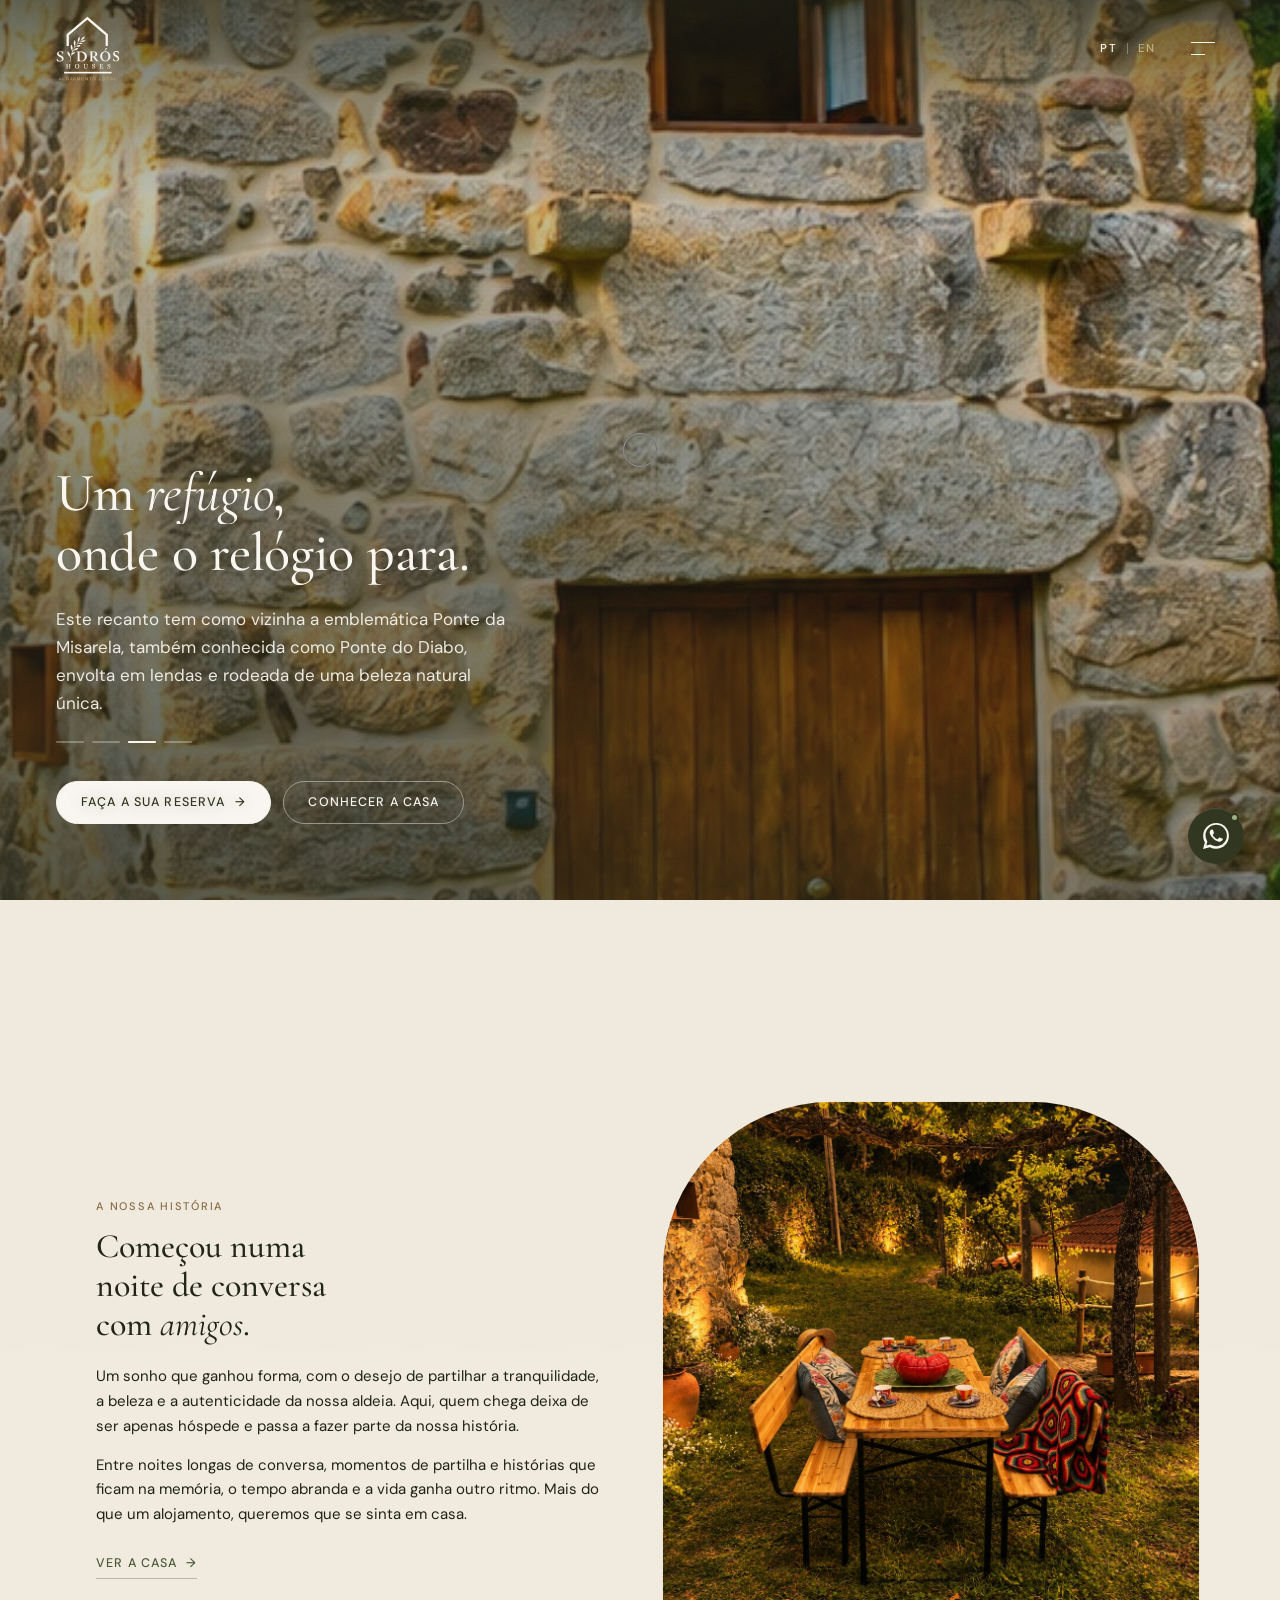
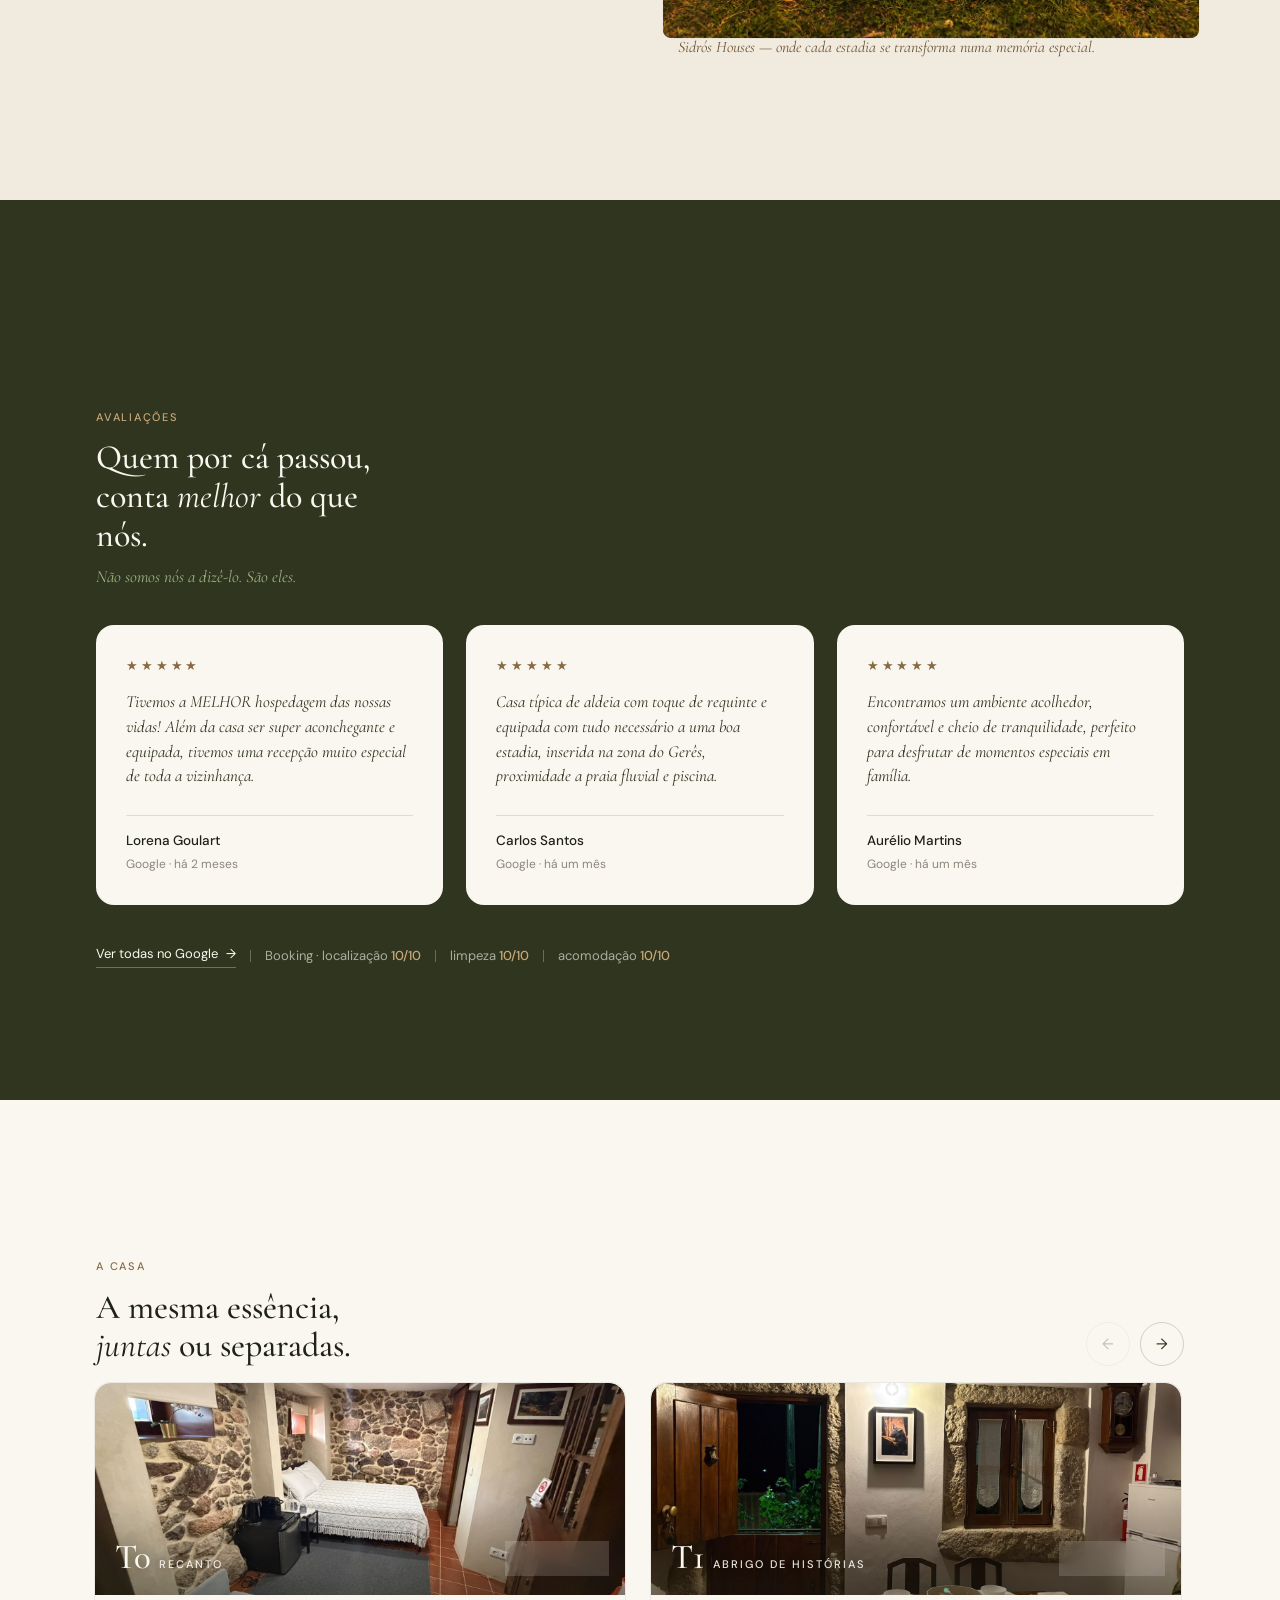
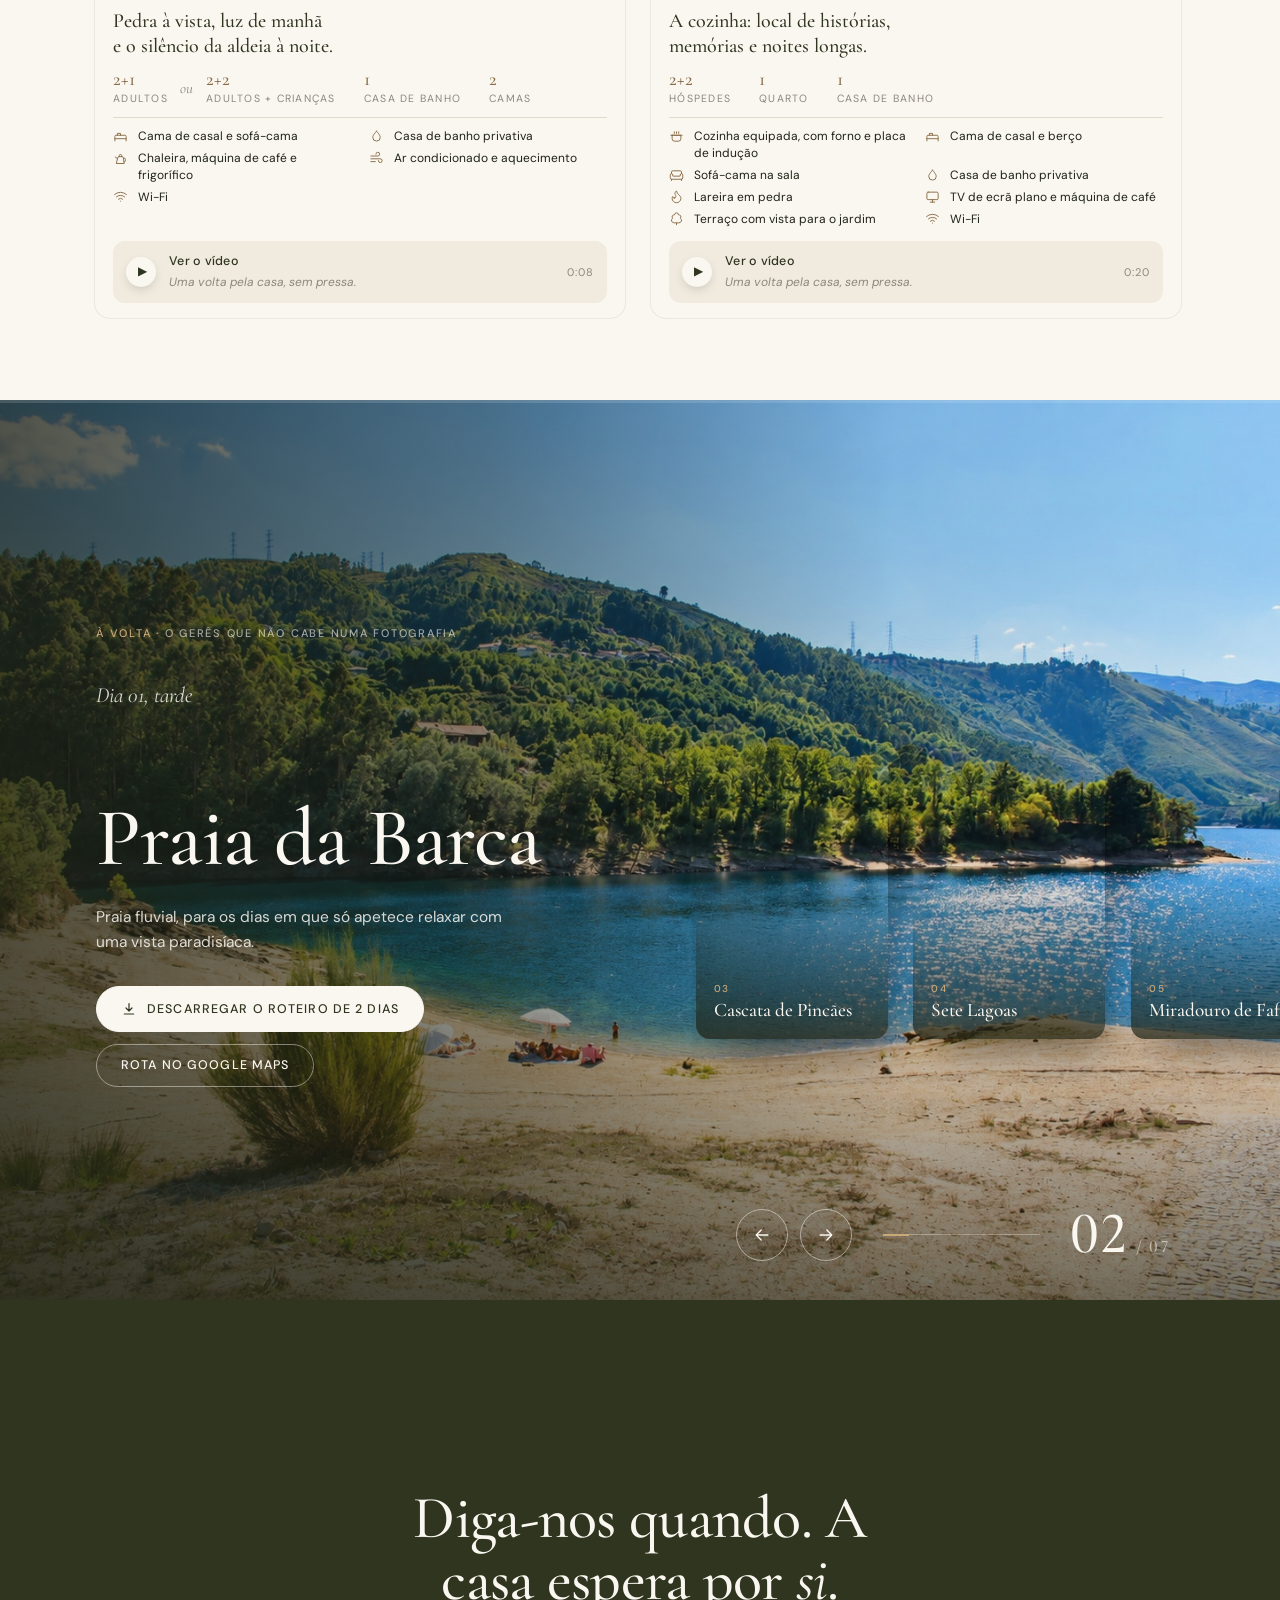
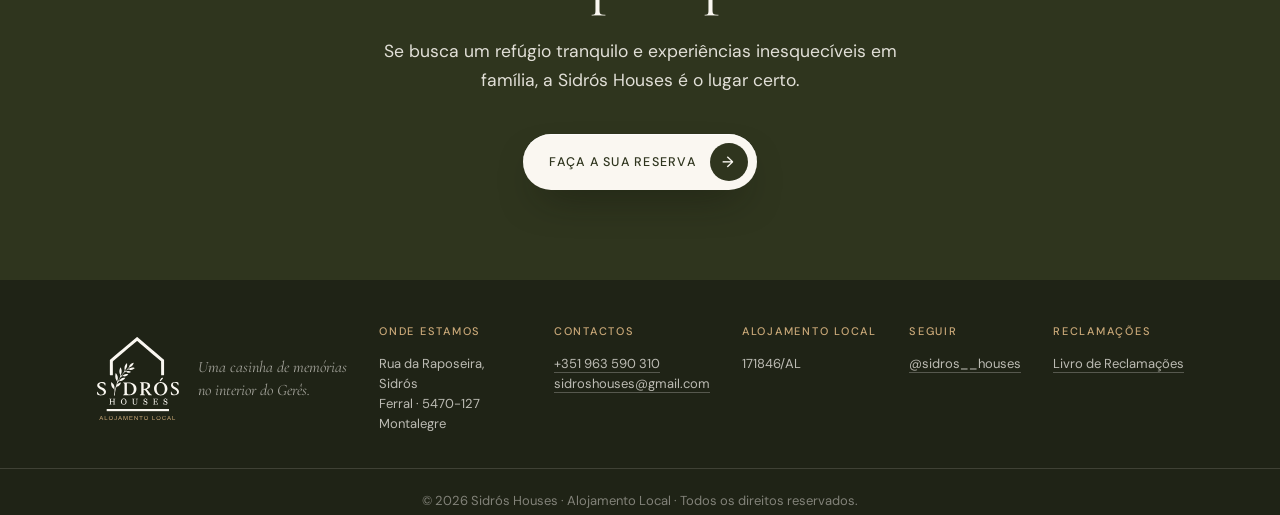
==== index.html @ 1fb7b78c "Nova foto da home (foto real da casa) Co-Authored-By: Claude Opus 5.5 <noreply@anthropic.com>" ====
<!DOCTYPE html>
<html lang="pt-PT">
<head>
<meta charset="UTF-8">
<meta name="viewport" content="width=device-width, initial-scale=1">
<title>Sidrós Houses · Uma casinha de memórias no interior do Gerês</title>
<meta name="description" content="Duas casas de pedra em Sidrós, Ferral, Montalegre. Trilhos, cascatas e as 7 lagoas à porta. Um refúgio onde o relógio para e só os pássaros contam os minutos.">
<link rel="icon" href="assets/logo-sidros.svg">
<link rel="preconnect" href="https://fonts.googleapis.com">
<link rel="preconnect" href="https://fonts.gstatic.com" crossorigin>
<link href="https://fonts.googleapis.com/css2?family=Cormorant+Garamond:ital,wght@0,400;0,500;1,400;1,500&family=DM+Sans:opsz,wght@9..40,400;9..40,500&display=swap" rel="stylesheet">
<link rel="stylesheet" href="css/style.css?v=20261006b">
</head>
<body>

<svg class="sprite" aria-hidden="true" width="0" height="0" style="position:absolute">
  <defs>
    <symbol id="i-cama" viewBox="0 0 24 24"><path d="M3 19v-7a2 2 0 0 1 2-2h14a2 2 0 0 1 2 2v7"/><path d="M3 15.5h18"/><path d="M7 10V7h5v3"/></symbol>
    <symbol id="i-banho" viewBox="0 0 24 24"><path d="M12 3.5s6 6.2 6 9.8a6 6 0 0 1-12 0c0-3.6 6-9.8 6-9.8z"/></symbol>
    <symbol id="i-cafe" viewBox="0 0 24 24"><path d="M4 9h12v6a4 4 0 0 1-4 4H8a4 4 0 0 1-4-4V9z"/><path d="M16 10.5h2a2.5 2.5 0 0 1 0 5h-2"/><path d="M7.5 3v2.5M11.5 3v2.5"/></symbol>
    <symbol id="i-ar" viewBox="0 0 24 24"><path d="M3 8h11a3 3 0 1 0-3-3"/><path d="M3 12.5h15a3 3 0 1 1-3 3"/><path d="M3 17h7"/></symbol>
    <symbol id="i-cozinha" viewBox="0 0 24 24"><path d="M5 10h14v5.5a4 4 0 0 1-4 4H9a4 4 0 0 1-4-4V10z"/><path d="M3 10h18"/><path d="M8.5 7V4.5M12 7V4.5M15.5 7V4.5"/></symbol>
    <symbol id="i-lume" viewBox="0 0 24 24"><path d="M8.5 14.5A2.5 2.5 0 0 0 11 12c0-1.38-.5-2-1-3-1.07-2.14-.22-4.05 2-6 .5 2.5 2 4.9 4 6.5 2 1.6 3 3.5 3 5.5a7 7 0 1 1-14 0c0-1.15.43-2.29 1-3a2.5 2.5 0 0 0 2.5 2.5z"/></symbol>
    <symbol id="i-tv" viewBox="0 0 24 24"><rect x="3" y="5" width="18" height="12" rx="2"/><path d="M8.5 21h7M12 17v4"/></symbol>
    <symbol id="i-jardim" viewBox="0 0 24 24"><path d="M8 19a4 4 0 0 1-2.24-7.32A3.5 3.5 0 0 1 9 6.03V6a3 3 0 1 1 6 0v.04a3.5 3.5 0 0 1 3.24 5.65A4 4 0 0 1 16 19Z"/><path d="M12 19v3"/></symbol>
    <symbol id="i-grelha" viewBox="0 0 24 24"><path d="M4 9h16a8 7 0 0 1-16 0z"/><path d="M8.5 15.5 6.5 21M15.5 15.5l2 5.5"/><path d="M9 3.5c-.6.8-.6 1.7 0 2.5M12 3c-.6.9-.6 1.8 0 3M15 3.5c-.6.8-.6 1.7 0 2.5"/></symbol>
    <symbol id="i-pata" viewBox="0 0 24 24"><circle cx="11" cy="4" r="2"/><circle cx="18" cy="8" r="2"/><circle cx="20" cy="16" r="2"/><path d="M9 10a5 5 0 0 1 5 5v3.5a3.5 3.5 0 0 1-6.84 1.045Q6.52 17.48 4.46 16.84A3.5 3.5 0 0 1 5.5 10Z"/></symbol>
    <symbol id="i-chaleira" viewBox="0 0 24 24"><path d="M6 20h12l-1.5-9.3A2 2 0 0 0 14.5 9h-5a2 2 0 0 0-2 1.7z"/><path d="M7.2 12.5 3.5 9.5"/><path d="M16.8 11.5H18a2 2 0 0 1 2 2v1.5a2 2 0 0 1-2 2h-.6"/><path d="M10 9V7.5a2 2 0 0 1 4 0V9"/></symbol>
    <symbol id="i-wifi" viewBox="0 0 24 24"><path d="M12 19.5h.01"/><path d="M2.5 8.8a14 14 0 0 1 19 0"/><path d="M5.5 12.6a9.5 9.5 0 0 1 13 0"/><path d="M8.7 16.2a4.8 4.8 0 0 1 6.6 0"/></symbol>
    <symbol id="i-sofa" viewBox="0 0 24 24"><path d="M20 9V6.5a2 2 0 0 0-2-2H6a2 2 0 0 0-2 2V9"/><path d="M2 16a2 2 0 0 0 2 2h16a2 2 0 0 0 2-2v-5a2 2 0 0 0-4 0v1.5a.5.5 0 0 1-.5.5h-11a.5.5 0 0 1-.5-.5V11a2 2 0 0 0-4 0z"/><path d="M4 18v2M20 18v2"/></symbol>
    <symbol id="i-talheres" viewBox="0 0 24 24"><path d="M4 3v6a2 2 0 0 0 2 2h2a2 2 0 0 0 2-2V3"/><path d="M7 3v18"/><path d="M20 15V3a5 5 0 0 0-4 5v5a2 2 0 0 0 2 2h2zm0 0v6"/></symbol>
    <symbol id="i-espigueiro" viewBox="0 0 24 24"><path d="M3.5 9 12 4l8.5 5"/><path d="M12 4V2"/><rect x="5" y="9" width="14" height="6" rx=".5"/><path d="M9 9v6M12 9v6M15 9v6"/><path d="M7 15v4M17 15v4M5.5 19.5h3M15.5 19.5h3"/></symbol>
    <symbol id="i-piquenique" viewBox="0 0 24 24"><path d="M3 8.5h18"/><path d="M7.5 8.5 4.5 20M16.5 8.5l3 11.5"/><path d="M3.5 14.5h17"/></symbol>
  </defs>
</svg>
<div class="grain" aria-hidden="true"></div>
<div class="cursor" id="cursor" aria-hidden="true"><span class="cursor__ring"></span><span class="cursor__dot"></span></div>

<!-- ───────────────────────── NAV ───────────────────────── -->
<header class="nav" id="nav">
  <div class="nav__inner">
    <a class="nav__logo" href="#top" aria-label="Sidrós Houses, início">
      <img src="assets/logo-sidros-linho.svg" alt="Sidrós Houses" class="nav__logo-img nav__logo-img--light">
      <img src="assets/logo-sidros.svg" alt="" aria-hidden="true" class="nav__logo-img nav__logo-img--dark">
    </a>

    <div class="nav__tools">
      <!-- Trocador de idioma: o inglês vem de js/en.js, só quando é pedido -->
      <div class="lang" role="group" aria-label="Idioma">
        <button class="lang__opt is-on" type="button" data-lang="pt" lang="pt-PT" aria-pressed="true">PT</button>
        <span class="lang__sep" aria-hidden="true"></span>
        <button class="lang__opt" type="button" data-lang="en" lang="en" aria-pressed="false">EN</button>
      </div>

      <!-- Menu: em desktop desliza para a esquerda; em telemóvel cai como painel -->
      <div class="balao" id="balao" hidden>
        <nav class="balao__links" aria-label="Navegação">
          <a href="#top">Início</a>
          <a href="#historia">A nossa história</a>
          <a href="#casa">A casa</a>
          <a href="#volta">À volta</a>
          <a href="#contacto">Contacto</a>
        </nav>
      </div>

      <button class="burger" id="burger" aria-label="Abrir menu" aria-expanded="false" aria-controls="balao">
        <span class="burger__lines" aria-hidden="true"><i></i><i></i></span>
      </button>
    </div>
  </div>
</header>

<!-- ───────────────────────── HERO ───────────────────────── -->
<main id="top">
<section class="tela hero" id="hero">
  <div class="hero__media" aria-hidden="true">
    <div class="hero__layer" id="heroLayer">
      <picture>
        <!-- Fotografia real da casa (2026-09-30). Desktop: horizontal, a casa
             assenta à direita. Telemóvel: versão vertical 9:16 própria. -->
        <source media="(min-width:901px)" srcset="assets/img/hero-casa.jpg?v=20261006">
        <img src="assets/img/hero-casa-m.jpg?v=20261006" alt="" class="hero__img">
      </picture>
    </div>
    <div class="hero__veil"></div>
  </div>

  <div class="hero__content" id="heroContent">

    <h1 class="titulo-hero hero__title">
      <span class="line"><span class="line__in" style="--d:.18s">Um <em>refúgio</em>,</span></span>
      <span class="line"><span class="line__in" style="--d:.3s">onde o relógio para.</span></span>
    </h1>

    <!-- Texto do cliente em frases que se sucedem no mesmo lugar (main.js, "Hero: frases").
         Todas estão no HTML: leitores de ecrã e motores de busca leem o texto inteiro. -->
    <div class="hero__sub hero__rot r-up" style="--d:.5s" id="heroRot">
      <p class="texto-grande hero__frase is-on">Por&nbsp;cá, só os pássaros contam os minutos e o pôr do sol dita as horas…</p>
      <p class="texto-grande hero__frase">Uma encantadora casa de pedra em Sidrós, Montalegre, junto ao Parque Nacional da Peneda-Gerês, rodeada de paisagens deslumbrantes, praias fluviais, cascatas, miradouros e trilhos pela natureza.</p>
      <p class="texto-grande hero__frase">Este recanto tem como vizinha a emblemática Ponte da Misarela, também conhecida como Ponte do Diabo, envolta em lendas e rodeada de uma beleza natural única.</p>
      <p class="texto-grande hero__frase">Um lugar para abrandar o ritmo, respirar fundo e desfrutar da tranquilidade e da autenticidade da natureza.</p>
      <div class="hero__passos">
        <button class="hero__passo is-on" type="button" aria-label="Frase 1" aria-current="true"></button>
        <button class="hero__passo" type="button" aria-label="Frase 2"></button>
        <button class="hero__passo" type="button" aria-label="Frase 3"></button>
        <button class="hero__passo" type="button" aria-label="Frase 4"></button>
      </div>
    </div>

    <div class="hero__actions r-up" style="--d:.62s">
      <a class="btn btn--solid-linho" href="https://wa.me/351963590310" target="_blank" rel="noopener">
        Faça a sua reserva <span class="btn__arrow" aria-hidden="true">→</span>
      </a>
      <a class="btn btn--line-linho" href="#casa">Conhecer a casa</a>
    </div>
  </div>

</section>

<!-- ───────────────────────── HISTÓRIA ───────────────────────── -->
<section class="tela historia" id="historia">
  <div class="historia__grid wrap">
    <div class="historia__text">
      <p class="rotulo reveal">A nossa história</p>
      <h2 class="titulo-seccao reveal" style="--d:.08s">
        Começou numa noite de conversa com <em>amigos</em>.
      </h2>
      <p class="texto medida reveal" style="--d:.22s">
        Um sonho que ganhou forma, com o desejo de partilhar a tranquilidade, a beleza e a autenticidade da nossa aldeia.
        Aqui, quem chega deixa de ser apenas hóspede e passa a fazer parte da nossa história.
      </p>
      <p class="texto medida reveal" style="--d:.26s">
        Entre noites longas de conversa, momentos de partilha e histórias que ficam na memória, o tempo abranda e a vida ganha outro ritmo.
        Mais do que um alojamento, queremos que se sinta em casa.
      </p>
      <a class="link-seta reveal" style="--d:.3s" href="#casa">Ver a casa <span aria-hidden="true">→</span></a>
    </div>

    <figure class="historia__media reveal" style="--d:.12s">
      <img src="assets/img/Mesa_ourstory.jpg" alt="Mesa de madeira posta no jardim da Sidrós Houses, ao anoitecer, sob a latada" loading="lazy">
      <figcaption class="texto-pequeno">Sidrós Houses — onde cada estadia se transforma numa memória especial.</figcaption>
    </figure>
  </div>
</section>

<!-- ───────────────────────── QUEM POR CÁ PASSOU ─────────────────────────
     Avaliações reais do Google, citadas verbatim a partir dos screenshots.
     Cortadas em fim de frase; nada foi completado nem reescrito.
     Há mais quatro (Ana Catarina Ribeiro, Humberta Furtado, Simone Santos,
     Adri Barbeiro) guardadas para quando houver uma página de avaliações. -->
<section class="tela vozes" id="vozes">
  <div class="wrap">
    <header class="vozes__topo">
      <p class="rotulo reveal">Avaliações</p>
      <h2 class="titulo-seccao reveal" style="--d:.08s">
        Quem por cá passou,<br>conta <em>melhor</em> do que nós.
      </h2>
      <p class="vozes__assina reveal" style="--d:.14s">Não somos nós a dizê-lo. São eles.</p>
    </header>

    <ul class="vozes__lista">
      <li class="voz reveal" style="--d:.22s">
        <span class="voz__estrelas" aria-label="5 de 5 estrelas">★★★★★</span>
        <blockquote class="voz__texto">
          Tivemos a MELHOR hospedagem das nossas vidas! Além da casa ser super
          aconchegante e equipada, tivemos uma recepção muito especial de toda a vizinhança.
        </blockquote>
        <footer class="voz__pe">
          <span class="voz__nome">Lorena Goulart</span>
          <span class="voz__fonte">Google · há 2 meses</span>
        </footer>
      </li>

      <li class="voz reveal" style="--d:.30s">
        <span class="voz__estrelas" aria-label="5 de 5 estrelas">★★★★★</span>
        <blockquote class="voz__texto">
          Casa típica de aldeia com toque de requinte e equipada com tudo necessário
          a uma boa estadia, inserida na zona do Gerês, proximidade a praia fluvial e piscina.
        </blockquote>
        <footer class="voz__pe">
          <span class="voz__nome">Carlos Santos</span>
          <span class="voz__fonte">Google · há um mês</span>
        </footer>
      </li>

      <li class="voz reveal" style="--d:.38s">
        <span class="voz__estrelas" aria-label="5 de 5 estrelas">★★★★★</span>
        <blockquote class="voz__texto">
          Encontramos um ambiente acolhedor, confortável e cheio de tranquilidade,
          perfeito para desfrutar de momentos especiais em família.
        </blockquote>
        <footer class="voz__pe">
          <span class="voz__nome">Aurélio Martins</span>
          <span class="voz__fonte">Google · há um mês</span>
        </footer>
      </li>
    </ul>

    <p class="vozes__nota reveal" style="--d:.46s">
      <a href="https://maps.app.goo.gl/yQ8YqXnjXvmkJpDz6" target="_blank" rel="noopener">
        Ver todas no Google <span aria-hidden="true">→</span>
      </a>
      <i aria-hidden="true"></i>
      <span>Booking · localização <strong>10/10</strong></span>
      <i aria-hidden="true"></i>
      <span>limpeza <strong>10/10</strong></span>
      <i aria-hidden="true"></i>
      <span>acomodação <strong>10/10</strong></span>
    </p>
  </div>
</section>

<!-- ───────────────────────── A CASA ───────────────────────── -->
<section class="tela casa" id="casa">
  <div class="wrap">
    <!-- Cabeçalho: mensagem única, empilhada -->
    <header class="casa__topo">
      <div>
        <p class="rotulo reveal">A casa</p>
        <h2 class="titulo-seccao reveal" style="--d:.08s">A mesma essência, <em>juntas</em> ou separadas.</h2>
      </div>
      <div class="casa__nav reveal" style="--d:.12s">
        <button class="seta" type="button" data-dir="-1" aria-label="Cartão anterior" aria-controls="alojTrilho">←</button>
        <button class="seta" type="button" data-dir="1" aria-label="Cartão seguinte" aria-controls="alojTrilho">→</button>
      </div>
    </header>

    <div class="aloj" id="alojTrilho">
      <!-- T0 -->
      <article data-album="t0" class="aloj__cartao reveal" style="--d:.16s">
        <figure class="aloj__foto">
          <img src="assets/img/alojamentos/t0.jpg" alt="Quarto do T0, com cama de casal e paredes em pedra" loading="lazy">
          <button class="aloj__abrir" type="button" data-album="t0" aria-label="Ver as 5 fotografias do T0">
            <svg class="aloj__abrir-ico" viewBox="0 0 24 24" aria-hidden="true"><rect x="3" y="6" width="14" height="13" rx="2"/><path d="M7 3h12a2 2 0 0 1 2 2v11"/><path d="M3 15l4-4 4 4 2-2 4 4"/></svg><span>5 fotos</span>
          </button>
          <figcaption class="aloj__selo">
            <span class="aloj__selo-tipo">T0</span>
            <span class="aloj__selo-nome">Recanto</span>
          </figcaption>
        </figure>

        <div class="aloj__corpo">
          <h3 class="aloj__nome">Pedra à vista, luz de manhã e o silêncio da aldeia à noite.</h3>

          <ul class="aloj__dados">
            <!-- Lotação: uma combinação ou a outra -->
            <li><span class="aloj__dado-num">2+1</span><span class="aloj__dado-lbl">adultos</span></li>
            <li class="aloj__dado-ou" aria-hidden="true">ou</li>
            <li><span class="aloj__dado-num">2+2</span><span class="aloj__dado-lbl">adultos + crianças</span></li>
            <li><span class="aloj__dado-num">1</span><span class="aloj__dado-lbl">casa de banho</span></li>
            <li><span class="aloj__dado-num">2</span><span class="aloj__dado-lbl">camas</span></li>
          </ul>

          <ul class="aloj__lista">
            <li><svg class="aloj__ico"><use href="#i-cama"/></svg>Cama de casal e sofá-cama</li>
            <li><svg class="aloj__ico"><use href="#i-banho"/></svg>Casa de banho privativa</li>
            <li><svg class="aloj__ico"><use href="#i-chaleira"/></svg>Chaleira, máquina de café e frigorífico</li>
            <li><svg class="aloj__ico"><use href="#i-ar"/></svg>Ar condicionado e aquecimento</li>
            <li><svg class="aloj__ico"><use href="#i-wifi"/></svg>Wi-Fi</li>
          </ul>
        </div>

        <!-- Vídeo vertical: abre num leitor por cima da página -->
        <button class="aloj__video" type="button" data-video="t0" aria-label="Ver o vídeo do T0">
          <span class="aloj__video-play" aria-hidden="true">▶</span>
          <span class="aloj__video-txt"><b>Ver o vídeo</b><i>Uma volta pela casa, sem pressa.</i></span>
          <span class="aloj__video-dur" aria-hidden="true">0:08</span>
        </button>
      </article>

      <!-- T1 -->
      <article data-album="t1" class="aloj__cartao reveal" style="--d:.24s">
        <figure class="aloj__foto">
          <img src="assets/img/alojamentos/t1.jpg" alt="Sala e cozinha do T1, junto à lareira em pedra" loading="lazy">
          <button class="aloj__abrir" type="button" data-album="t1" aria-label="Ver as 11 fotografias do T1">
            <svg class="aloj__abrir-ico" viewBox="0 0 24 24" aria-hidden="true"><rect x="3" y="6" width="14" height="13" rx="2"/><path d="M7 3h12a2 2 0 0 1 2 2v11"/><path d="M3 15l4-4 4 4 2-2 4 4"/></svg><span>11 fotos</span>
          </button>
          <figcaption class="aloj__selo">
            <span class="aloj__selo-tipo">T1</span>
            <span class="aloj__selo-nome">Abrigo de histórias</span>
          </figcaption>
        </figure>

        <div class="aloj__corpo">
          <h3 class="aloj__nome">A cozinha: local de histórias, memórias e noites longas.</h3>

          <ul class="aloj__dados">
            <li><span class="aloj__dado-num">2+2</span><span class="aloj__dado-lbl">hóspedes</span></li>
            <li><span class="aloj__dado-num">1</span><span class="aloj__dado-lbl">quarto</span></li>
            <li><span class="aloj__dado-num">1</span><span class="aloj__dado-lbl">casa de banho</span></li>
          </ul>

          <ul class="aloj__lista">
            <li><svg class="aloj__ico"><use href="#i-cozinha"/></svg>Cozinha equipada, com forno e placa de indução</li>
            <li><svg class="aloj__ico"><use href="#i-cama"/></svg>Cama de casal e berço</li>
            <li><svg class="aloj__ico"><use href="#i-sofa"/></svg>Sofá-cama na sala</li>
            <li><svg class="aloj__ico"><use href="#i-banho"/></svg>Casa de banho privativa</li>
            <li><svg class="aloj__ico"><use href="#i-lume"/></svg>Lareira em pedra</li>
            <li><svg class="aloj__ico"><use href="#i-tv"/></svg>TV de ecrã plano e máquina de café</li>
            <li><svg class="aloj__ico"><use href="#i-jardim"/></svg>Terraço com vista para o jardim</li>
            <li><svg class="aloj__ico"><use href="#i-wifi"/></svg>Wi-Fi</li>
          </ul>
        </div>

        <!-- Vídeo vertical: abre num leitor por cima da página -->
        <button class="aloj__video" type="button" data-video="t1" aria-label="Ver o vídeo do T1">
          <span class="aloj__video-play" aria-hidden="true">▶</span>
          <span class="aloj__video-txt"><b>Ver o vídeo</b><i>Uma volta pela casa, sem pressa.</i></span>
          <span class="aloj__video-dur" aria-hidden="true">0:20</span>
        </button>
      </article>

      <!-- Exterior -->
      <article data-album="ext" class="aloj__cartao reveal" style="--d:.32s">
        <figure class="aloj__foto">
          <img src="assets/img/alojamentos/exterior.jpg" alt="Mesa de piquenique e rede no jardim, à sombra das árvores" loading="lazy">
          <button class="aloj__abrir" type="button" data-album="ext" aria-label="Ver as 6 fotografias do exterior">
            <svg class="aloj__abrir-ico" viewBox="0 0 24 24" aria-hidden="true"><rect x="3" y="6" width="14" height="13" rx="2"/><path d="M7 3h12a2 2 0 0 1 2 2v11"/><path d="M3 15l4-4 4 4 2-2 4 4"/></svg><span>6 fotos</span>
          </button>
          <figcaption class="aloj__selo">
            <span class="aloj__selo-tipo">Exterior</span>
          </figcaption>
        </figure>

        <div class="aloj__corpo">
          <h3 class="aloj__nome">Sombra de videira e mesa posta.</h3>
          <p class="aloj__desc">
            Para os almoços que se estendem pela tarde e as noites de conversa ao luar.
          </p>

          <ul class="aloj__lista aloj__lista--linha">
            <li><svg class="aloj__ico"><use href="#i-grelha"/></svg>Churrasqueira</li>
            <li><svg class="aloj__ico"><use href="#i-pata"/></svg>Pet-friendly</li>
            <li><svg class="aloj__ico"><use href="#i-talheres"/></svg>Zona de refeições</li>
            <li><svg class="aloj__ico"><use href="#i-jardim"/></svg>Jardim</li>
            <li><svg class="aloj__ico"><use href="#i-espigueiro"/></svg>Espigueiro</li>
          </ul>
        </div>

        <button class="aloj__video" type="button" data-video="ext" aria-label="Ver o vídeo do exterior">
          <span class="aloj__video-play" aria-hidden="true">▶</span>
          <span class="aloj__video-txt"><b>Ver o vídeo</b><i>O jardim, a videira e o espigueiro.</i></span>
          <span class="aloj__video-dur" aria-hidden="true">0:06</span>
        </button>
      </article>
    </div>

    <!-- Bolinhas do carrossel: só aparecem no telemóvel (main.js, "A casa: bolinhas") -->
    <div class="casa__pontos" id="alojPontos" aria-label="Cartões"></div>
  </div>
</section>

<!-- ───────────────────────── À VOLTA ─────────────────────────
     Teste ao estilo "Globe Express": o lugar atual ocupa o ecrã inteiro,
     os seguintes esperam em fila à direita. Dados em LUGARES (main.js);
     a marcação abaixo é só o 1.º lugar, para quem não tiver JS.
     Versão anterior guardada em _backup/volta-original/. -->
<section class="tela volta" id="volta" aria-roledescription="carrossel" aria-label="À volta: lugares do roteiro">
  <div class="volta__fundos" aria-hidden="true">
    <img class="volta__fundo is-on" src="assets/img/volta/misarela.jpg" alt="">
    <img class="volta__fundo" alt="">
  </div>
  <div class="volta__veu" aria-hidden="true"></div>
  <div class="volta__tempo" aria-hidden="true"><i id="voltaTempo"></i></div>

  <div class="volta__palco">
    <div class="volta__texto" aria-live="polite">
      <p class="rotulo volta__rotulo">À volta <span>· O Gerês que não cabe numa fotografia</span></p>
      <p class="volta__quando"><span data-campo="quando">Dia 01, manhã</span></p>
      <h2 class="volta__nome"><span data-campo="nome">Ponte da Misarela</span></h2>
      <p class="volta__desc"><span data-campo="desc">A ponte do diabo, encravada na garganta do Rio Rabagão. A lenda vale a viagem.</span></p>
      <div class="volta__acoes">
        <a class="btn btn--solid-linho" href="assets/roteiro-sidros-houses.pdf?v=20260930" download="Roteiro Gerês - Sidrós Houses.pdf">
          <svg viewBox="0 0 24 24" aria-hidden="true"><path d="M12 4v11m0 0-4.5-4.5M12 15l4.5-4.5M5 19.5h14"/></svg>
          Descarregar o roteiro de 2 dias
        </a>
        <a class="btn btn--line-linho" href="https://maps.app.goo.gl/sZdUa5EjRT2ygSLt7" target="_blank" rel="noopener">Rota no Google Maps</a>
      </div>
    </div>

    <div class="volta__fila" aria-label="Próximos lugares"><div class="volta__cartoes" id="voltaCartoes"></div></div>
  </div>

  <div class="volta__controlo">
    <div class="volta__setas">
      <button class="volta__seta" data-dir="-1" aria-label="Lugar anterior"><svg viewBox="0 0 24 24" aria-hidden="true"><path d="M19 12H5m0 0 6-6m-6 6 6 6"/></svg></button>
      <button class="volta__seta" data-dir="1" aria-label="Lugar seguinte"><svg viewBox="0 0 24 24" aria-hidden="true"><path d="M5 12h14m0 0-6-6m6 6-6 6"/></svg></button>
    </div>
    <div class="volta__linha" aria-hidden="true"><i id="voltaLinha"></i></div>
    <p class="volta__contador" aria-hidden="true"><span id="voltaNum">01</span><small id="voltaTotal">/ 07</small></p>
  </div>
</section>

<!-- ───────────────────────── CHAMADA FINAL ───────────────────────── -->
<section class="tela fecho" id="contacto">
  <div class="wrap fecho__corpo">
    <h2 class="fecho__titulo reveal">
      Diga-nos quando. A casa espera por <em>si</em>.
    </h2>
    <p class="fecho__sub reveal" style="--d:.1s">
      Se busca um refúgio tranquilo e experiências inesquecíveis em família,
      a Sidrós Houses é o lugar certo.
    </p>

    <div class="fecho__acao reveal" style="--d:.18s">
      <a class="botaoz" href="https://wa.me/351963590310" target="_blank" rel="noopener">
        <span>Faça a sua reserva</span>
        <span class="botaoz__seta" aria-hidden="true">→</span>
      </a>
    </div>
  </div>

  <footer class="rodape">
    <div class="wrap rodape__grid">
      <div class="rodape__marca">
        <img src="assets/logo-sidros-linho.svg" alt="Sidrós Houses" class="rodape__logo">
        <p class="texto-pequeno">Uma casinha de memórias<br>no interior do Gerês.</p>
      </div>

      <div class="rodape__col">
        <p class="rotulo">Onde estamos</p>
        <p class="texto-pequeno">Rua da Raposeira, Sidrós<br>Ferral · 5470-127 Montalegre</p>
      </div>

      <div class="rodape__col">
        <p class="rotulo">Contactos</p>
        <p class="texto-pequeno">
          <a href="https://wa.me/351963590310" target="_blank" rel="noopener">+351 963 590 310</a><br>
          <a href="mailto:sidroshouses@gmail.com">sidroshouses@gmail.com</a>
        </p>
      </div>

      <div class="rodape__col">
        <p class="rotulo">Alojamento Local</p>
        <p class="texto-pequeno">171846/AL</p>
      </div>

      <div class="rodape__col">
        <p class="rotulo">Seguir</p>
        <p class="texto-pequeno">
          <a href="https://www.instagram.com/sidros__houses" target="_blank" rel="noopener">@sidros__houses</a>
        </p>
      </div>

      <div class="rodape__col">
        <p class="rotulo">Reclamações</p>
        <p class="texto-pequeno">
          <a href="https://www.livroreclamacoes.pt/Inicio/" target="_blank" rel="noopener">Livro de Reclamações</a>
        </p>
      </div>
    </div>

    <div class="rodape__linha" aria-hidden="true"></div>

    <div class="wrap rodape__base texto-pequeno">
      <span>© <span id="ano"></span> Sidrós Houses · Alojamento Local · Todos os direitos reservados.</span>
    </div>
  </footer>
</section>
</main>

<!-- ───────────────────────── RODAPÉ ───────────────────────── -->

<!-- ───────────────────────── ÁLBUM / VÍDEO ─────────────────────────
     Um só palco para as fotografias e para os vídeos dos alojamentos.
     O conteúdo é preenchido pelo main.js (lista ALBUNS). -->
<div class="album" id="album" role="dialog" aria-modal="true" aria-labelledby="albumTitulo" hidden>
  <div class="album__fundo" data-fechar></div>

  <header class="album__topo">
    <p class="album__titulo" id="albumTitulo"><b></b><span></span></p>
    <p class="album__conta" aria-live="polite"><b>01</b><i></i><span>05</span></p>
    <button class="album__fechar" type="button" data-fechar aria-label="Fechar">
      <svg viewBox="0 0 24 24" aria-hidden="true"><path d="M6 6l12 12M18 6L6 18"/></svg>
    </button>
  </header>

  <div class="album__palco" id="albumPalco">
    <figure class="album__quadro"><img alt=""></figure>
    <div class="album__leitor"><video playsinline controls muted preload="none"></video></div>
    <button class="album__seta album__seta--ant" type="button" data-dir="-1" aria-label="Fotografia anterior">←</button>
    <button class="album__seta album__seta--seg" type="button" data-dir="1" aria-label="Fotografia seguinte">→</button>
  </div>

  <footer class="album__pe">
    <div class="album__miniaturas" role="tablist" aria-label="Fotografias"></div>
  </footer>
</div>

<!-- ───────────────────────── WHATSAPP ─────────────────────────
     NOTA: substituir 351963590310 pelo número definitivo nos dois href. -->
<div class="zap" id="zap">
  <div class="zap__painel" id="zapPainel" role="dialog" aria-modal="false"
       aria-labelledby="zapTitulo" hidden>
    <header class="zap__topo">
      <span class="zap__avatar" aria-hidden="true">
        <img src="assets/logo-sidros-linho.svg" alt="">
      </span>
      <span class="zap__quem">
        <strong id="zapTitulo">Sidrós Houses</strong>
        <span class="zap__estado">Respondemos no próprio dia</span>
      </span>
      <button class="zap__fechar" id="zapFechar" type="button" aria-label="Fechar conversa">
        <svg viewBox="0 0 24 24" aria-hidden="true"><path d="M6 6l12 12M18 6L6 18"/></svg>
      </button>
    </header>

    <div class="zap__corpo">
      <p class="zap__bolha">Olá. Bem-vindo à Sidrós Houses, a nossa casinha de memórias no interior do Gerês.</p>
      <p class="zap__bolha">Tem dúvidas sobre datas, disponibilidade ou a estadia? Diga-nos e tratamos do resto.</p>
    </div>

    <a class="zap__abrir" href="https://wa.me/351963590310" target="_blank" rel="noopener">
      Abrir conversa
      <svg viewBox="0 0 24 24" aria-hidden="true" class="zap__aviao"><path d="M3.4 20.4l17.45-7.48a1 1 0 000-1.84L3.4 3.6a.5.5 0 00-.7.55l1.36 5.98a1 1 0 00.85.77l8.4 1.1-8.4 1.1a1 1 0 00-.85.77L2.7 19.85a.5.5 0 00.7.55z"/></svg>
    </a>
  </div>

  <button class="zap__botao" id="zapBotao" type="button"
          aria-label="Falar por WhatsApp" aria-expanded="false" aria-controls="zapPainel">
    <svg class="zap__icone" viewBox="0 0 24 24" aria-hidden="true">
      <path d="M17.472 14.382c-.297-.149-1.758-.867-2.03-.967-.273-.099-.471-.148-.67.15-.197.297-.767.966-.966 1.164-.198.199-.396.223-.693.075-.297-.15-1.255-.463-2.39-1.475-.883-.788-1.48-1.761-1.653-2.059-.173-.297-.018-.458.13-.606.134-.133.347-.446.52-.669.174-.223.232-.383.347-.643.115-.26.058-.48-.016-.669-.075-.19-.643-1.548-.88-2.111-.234-.554-.472-.48-.65-.48-.168 0-.36-.024-.554-.024-.192 0-.508.072-.774.36-.266.288-1.014.99-1.014 2.414 0 1.424 1.038 2.797 1.182 2.987.145.19 2.038 3.31 5.03 4.638.712.317 1.267.505 1.7.647.72.229 1.376.196 1.894.119.577-.086 1.776-.726 2.026-1.428.25-.702.25-1.304.174-1.428-.075-.124-.273-.198-.57-.347m-5.421 7.403h-.004a9.87 9.87 0 01-5.031-1.378l-.361-.214-3.741.982.998-3.648-.235-.374a9.86 9.86 0 01-1.51-5.26c.001-5.45 4.436-9.884 9.888-9.884 2.64 0 5.122 1.03 6.988 2.898a9.825 9.825 0 012.893 6.994c-.003 5.45-4.437 9.884-9.885 9.884m8.413-18.297A11.815 11.815 0 0012.05 0C5.495 0 .16 5.335.157 11.892c0 2.096.547 4.142 1.588 5.945L.057 24l6.305-1.654a11.882 11.882 0 005.683 1.448h.005c6.554 0 11.89-5.335 11.893-11.893a11.821 11.821 0 00-3.48-8.413Z"/>
    </svg>
    <span class="zap__ponto" aria-hidden="true"></span>
  </button>
</div>

<script src="js/main.js?v=20261006b"></script>
</body>
</html>
---- css/style.css ----
/* ═══════════════════════════════════════════════════════════
   SIDRÓS HOUSES — Home
   Paleta e escala conforme Manual da Marca v1 (Setembro 2026)
   ═══════════════════════════════════════════════════════════ */

:root{
  /* Cores — tema dia */
  --verde-sidros:#2F351E;
  --verde-musgo:#4A5A38;
  --verde-folha:#9FB283;
  --terra:#886B45;
  --terra-escuro:#6F5636;
  --terra-claro:#C9A878;
  --telha:#A84D27;
  --fundo:#FAF7F1;
  --fundo-areia:#F1EBDF;
  --fundo-pedra:#E3DCCD;
  --granito:#8D867A;
  --tinta:#1F2316;
  --veu:rgba(31,35,22,.08);

  /* Tipografia */
  --serifa:"Cormorant Garamond",Georgia,"Times New Roman",serif;
  --sans:"DM Sans","Helvetica Neue",Arial,sans-serif;

  /* Ritmo */
  --wrap:1200px;
  --gutter:clamp(20px,4.5vw,56px);
  --seccao:clamp(64px,7.5vw,108px);
  --ease:cubic-bezier(.22,.61,.36,1);
  --ease-out:cubic-bezier(.16,1,.3,1);
}

*,*::before,*::after{box-sizing:border-box}
html{scroll-behavior:smooth;-webkit-text-size-adjust:100%}

/* ═══════════ PÁGINA ÚNICA POR SCROLL ═══════════
   Cada secção é um ecrã que encaixa. O snap só entra onde o
   conteúdo caiba de facto: em ecrãs baixos ou com movimento
   reduzido a página volta a rolar de forma normal, senão havia
   conteúdo inalcançável. */
@media (min-width:861px) and (min-height:720px) and (prefers-reduced-motion:no-preference){
  /* Um ecrã, uma secção: o encaixe faz a página passar de ecrã em ecrã.
     `always` impede saltar dois num só gesto. */
  html{scroll-snap-type:y mandatory}
  .tela{scroll-snap-align:start;scroll-snap-stop:always}
}
/* No telemóvel o enquadramento entre secções é feito em JS, mais suave
   que o encaixe nativo (ver "Telemóvel: enquadramento suave" no main.js). */
.tela{
  min-height:100svh;
  display:grid;align-content:center;
  padding-block:calc(var(--nav-h,84px) + 10px) 30px;
  position:relative;
}
/* o hero trata do seu próprio espaçamento */
.tela.hero{padding-block:0}
body{
  margin:0;background:var(--fundo);color:var(--tinta);
  font-family:var(--sans);font-size:15px;line-height:1.65;
  font-synthesis-weight:none;-webkit-font-smoothing:antialiased;
  overflow-x:hidden;
}
img{max-width:100%;display:block}
a{color:inherit}
button{font:inherit;color:inherit;background:none;border:0;cursor:pointer}
::selection{background:var(--verde-folha);color:var(--verde-sidros)}

.wrap{width:100%;max-width:var(--wrap);margin-inline:auto;padding-inline:var(--gutter)}
.medida{max-width:580px}

/* ─── Escala tipográfica ─── */
.titulo-hero{font-family:var(--serifa);font-weight:500;font-size:clamp(35px,5vw,54px);line-height:1.06;letter-spacing:-.005em;margin:0}
.titulo-seccao{font-family:var(--serifa);font-weight:500;font-size:clamp(26px,3.1vw,34px);line-height:1.14;margin:0 0 20px}
.titulo-cartao{font-family:var(--serifa);font-weight:500;font-size:21px;line-height:1.2;margin:0}
.citacao{font-family:var(--serifa);font-weight:400;font-style:italic;font-size:clamp(18px,2.1vw,21px);line-height:1.4;margin:0}
.texto-grande{font-size:17px;line-height:1.65;margin:0 0 18px}
.texto{font-size:15px;line-height:1.65;margin:0 0 14px}
.texto-pequeno{font-size:13px;line-height:1.55;margin:0}
.rotulo{
  font-family:var(--sans);font-weight:500;font-size:11px;line-height:1.5;
  text-transform:uppercase;letter-spacing:.16em;color:var(--terra);
  margin:0 0 14px;
}
em{font-style:italic}

/* Uma palavra em itálico por título — o resto mantém peso */
.titulo-hero em,.titulo-seccao em{font-weight:400}

/* ─── Grão ─── */
.grain{
  position:fixed;inset:-50%;z-index:9999;pointer-events:none;opacity:.035;
  background-image:url("data:image/svg+xml,%3Csvg xmlns='http://www.w3.org/2000/svg' width='200' height='200'%3E%3Cfilter id='n'%3E%3CfeTurbulence type='fractalNoise' baseFrequency='.85' numOctaves='3'/%3E%3C/filter%3E%3Crect width='200' height='200' filter='url(%23n)'/%3E%3C/svg%3E");
  animation:grain 6s steps(6) infinite;
}
@keyframes grain{
  0%,100%{transform:translate(0,0)}  20%{transform:translate(-3%,2%)}
  40%{transform:translate(2%,-3%)}   60%{transform:translate(-2%,-2%)}
  80%{transform:translate(3%,1%)}
}

/* ═══════════ CURSOR ═══════════
   Só entra em ponteiros finos e quando o JS o ativa (.tem-cursor no <html>).
   O mix-blend-mode resolve o contraste sozinho: escuro sobre Linho,
   claro sobre Verde Sidrós, sem trocar de cor a cada secção. */
.cursor{
  position:fixed;top:0;left:0;z-index:9998;pointer-events:none;
  mix-blend-mode:difference;opacity:0;
  transition:opacity .4s var(--ease);
}
html.tem-cursor .cursor{opacity:1}
html.tem-cursor,html.tem-cursor a,html.tem-cursor button{cursor:none}

.cursor__ring,.cursor__dot{
  position:absolute;border-radius:50%;background:transparent;
  /* `translate` fica reservado ao JS para o movimento;
     a centragem vive no `transform`, que é uma propriedade separada
     e por isso sobrevive intacta. */
  transform:translate(-50%,-50%);
}
.cursor__ring{
  width:34px;height:34px;border:1px solid var(--fundo);
  transition:width .45s var(--ease-out),height .45s var(--ease-out),
             border-color .45s var(--ease),background .45s var(--ease);
}
.cursor__dot{
  width:5px;height:5px;background:var(--fundo);
  transition:opacity .35s var(--ease),width .35s var(--ease-out),height .35s var(--ease-out);
}
html.cursor-ativo .cursor__ring{width:58px;height:58px}
html.cursor-ativo .cursor__dot{opacity:0}
html.cursor-premido .cursor__ring{width:26px;height:26px}

/* ═══════════ BOTÕES ═══════════ */
.btn{
  --bg:transparent;--fg:currentColor;--bd:currentColor;
  display:inline-flex;align-items:center;gap:10px;
  font-family:var(--sans);font-weight:500;font-size:12.5px;line-height:1;
  text-transform:uppercase;letter-spacing:.09em;text-decoration:none;
  padding:14px 24px;border-radius:999px;
  background:var(--bg);color:var(--fg);border:1px solid var(--bd);
  transition:background .5s var(--ease),color .5s var(--ease),border-color .5s var(--ease),transform .5s var(--ease);
  white-space:nowrap;
}
.btn__arrow{display:inline-block;transition:transform .5s var(--ease-out)}
.btn:hover .btn__arrow{transform:translateX(5px)}

.btn--solid{--bg:var(--verde-sidros);--fg:var(--fundo);--bd:var(--verde-sidros)}
.btn--solid:hover{--bg:var(--verde-musgo);--bd:var(--verde-musgo)}

.btn--solid-linho{--bg:var(--fundo);--fg:var(--verde-sidros);--bd:var(--fundo)}
.btn--solid-linho:hover{--bg:var(--verde-folha);--bd:var(--verde-folha);--fg:var(--verde-sidros)}

.btn--line-linho{--fg:var(--fundo);--bd:rgba(250,247,241,.45)}
.btn--line-linho:hover{--bg:rgba(250,247,241,.12);--bd:var(--fundo)}


.link-seta{
  display:inline-flex;align-items:center;gap:9px;text-decoration:none;
  font-weight:500;font-size:12.5px;text-transform:uppercase;letter-spacing:.09em;
  color:var(--verde-musgo);padding-bottom:5px;
  border-bottom:1px solid rgba(74,90,56,.35);transition:border-color .4s,gap .4s var(--ease-out);
}
.link-seta:hover{border-color:var(--verde-musgo);gap:15px}

/* ═══════════ NAV ═══════════ */
.nav{
  position:fixed;inset:0 0 auto;z-index:100;
  transition:background .6s var(--ease),box-shadow .6s var(--ease);
}
.nav__inner{
  text-shadow:0 1px 14px rgba(31,35,22,.28);
  /* Mesma caixa que o .hero__content (--wrap + gutters): o logo alinha
     na vertical com o "Um refúgio" */
  width:100%;max-width:calc(var(--wrap) + 2 * var(--gutter));margin-inline:auto;
  padding:16px var(--gutter);
  display:flex;align-items:center;gap:32px;
  transition:padding .6s var(--ease);
}
.nav__logo{display:block;position:relative;flex:0 0 auto}
.nav__logo-img{width:64px;height:auto;transition:opacity .5s var(--ease),width .6s var(--ease)}
.nav__logo-img--dark{position:absolute;top:0;left:0;opacity:0}


/* Estado: página rolada */
.nav.is-stuck{background:rgba(250,247,241,.92);backdrop-filter:blur(14px);box-shadow:0 1px 0 rgba(31,35,22,.08)}
.nav.is-stuck .nav__inner{padding-block:11px;text-shadow:none}
.nav.is-stuck .nav__logo-img{width:50px}
.nav.is-stuck .nav__logo-img--light{opacity:0}
.nav.is-stuck .nav__logo-img--dark{opacity:1}



/* Ferramentas à direita: idioma e menu */
.nav__tools{display:flex;align-items:center;gap:clamp(16px,2vw,28px);margin-left:auto}

.lang{display:flex;align-items:center;gap:9px}
.lang__opt{
  font-family:var(--sans);font-weight:500;font-size:11.5px;line-height:1;
  text-transform:uppercase;letter-spacing:.11em;
  color:var(--fundo);opacity:.5;padding:4px 1px;
  transition:opacity .4s var(--ease),color .5s var(--ease);
}
.lang__opt.is-on{opacity:1}
.lang__opt:hover{opacity:1}
.lang__sep{width:1px;height:11px;background:currentColor;color:var(--fundo);opacity:.32}

/* Troca de idioma: fundido nativo (View Transitions), sem JS de animação */
::view-transition-old(root),::view-transition-new(root){animation-duration:.45s;animation-timing-function:var(--ease-out)}

/* Ícone de menu: dois traços que se cruzam quando a gaveta abre */
.burger{
  width:42px;height:42px;flex:0 0 auto;
  display:grid;place-items:center;border-radius:50%;
  transition:background .45s var(--ease);
}
.burger:hover{background:rgba(250,247,241,.12)}
.burger__lines{display:block;position:relative;width:24px;height:13px}
.burger__lines i{
  position:absolute;left:0;height:1px;width:100%;background:var(--fundo);
  transition:transform .5s var(--ease),width .5s var(--ease);
}
.burger__lines i:nth-child(1){top:0}
.burger__lines i:nth-child(2){bottom:0;width:60%}
.burger:hover .burger__lines i:nth-child(2){width:100%}
body.menu-open .burger__lines i:nth-child(1){transform:translateY(6px) rotate(45deg)}
body.menu-open .burger__lines i:nth-child(2){transform:translateY(-6px) rotate(-45deg);width:100%}

/* Sobre fundo Linho, tudo escurece */
.nav.is-stuck .lang__opt,.nav.is-stuck .lang__sep{color:var(--tinta)}
.nav.is-stuck .burger__lines i{background:var(--tinta)}
.nav.is-stuck .burger:hover{background:rgba(47,53,30,.07)}


/* ═══════════ MENU ═══════════
   Desktop: barra que desliza para a esquerda a partir do ícone,
   empurrando o PT|EN. Telemóvel: painel que cai por baixo da barra.
   Um só conjunto de links no HTML, dois desenhos. */

.balao{background:var(--verde-sidros);text-shadow:none}
.balao[hidden]{display:none}
.balao__links a{
  display:flex;align-items:center;text-decoration:none;white-space:nowrap;
  font-family:var(--sans);color:var(--fundo);
  opacity:0;transform:translateY(6px);
  transition:opacity .34s var(--ease),transform .44s var(--ease-out),background .35s var(--ease);
}
.balao__links a:hover{background:rgba(250,247,241,.12)}
body.menu-open .balao__links a{opacity:1;transform:none}
body.menu-open .balao__links a:nth-child(1){transition-delay:.16s,.16s,0s}
body.menu-open .balao__links a:nth-child(2){transition-delay:.21s,.21s,0s}
body.menu-open .balao__links a:nth-child(3){transition-delay:.26s,.26s,0s}
body.menu-open .balao__links a:nth-child(4){transition-delay:.31s,.31s,0s}
body.menu-open .balao__links a:nth-child(5){transition-delay:.36s,.36s,0s}

/* ── Desktop: deslizar para a esquerda ──
   A barra sai debaixo do ícone com um corte progressivo e o PT|EN
   desliza para o lado. Tudo em transform e clip-path: nenhuma
   propriedade de layout é animada, por isso não há recálculo por frame.
   `--balao-w` é medida em JS. */
@media (min-width:861px){
  .nav__tools{position:relative}
  .balao{
    position:absolute;top:50%;right:52px;
    border-radius:999px;
    clip-path:inset(0 0 0 100%);
    opacity:0;visibility:hidden;pointer-events:none;
    transform:translateY(-50%) translateX(14px);
    transition:clip-path .6s var(--ease-out),
               transform .6s var(--ease-out),
               opacity .3s var(--ease),
               visibility 0s linear .6s;
  }
  body.menu-open .balao{
    clip-path:inset(0);opacity:1;visibility:visible;pointer-events:auto;
    transform:translateY(-50%);
    transition:clip-path .6s var(--ease-out),
               transform .6s var(--ease-out),
               opacity .3s var(--ease),
               visibility 0s linear 0s;
  }
  .balao__links{display:flex;align-items:center;gap:2px;padding:6px 8px}
  .balao__links a{font-size:13.5px;padding:10px 14px;border-radius:999px}

  /* o idioma abre caminho à barra */
  .lang{transition:transform .6s var(--ease-out)}
  body.menu-open .lang{transform:translateX(calc(-1 * var(--balao-w,0px)))}
}

/* ── Telemóvel: painel por baixo da barra ── */
@media (max-width:860px){
  .balao{
    position:fixed;z-index:99;
    top:calc(var(--nav-h,78px) + 6px);
    left:var(--gutter);right:var(--gutter);
    padding:12px;border-radius:24px;
    box-shadow:0 26px 54px -20px rgba(31,35,22,.58),
               0 2px 6px rgba(31,35,22,.18),
               inset 0 1px 0 rgba(250,247,241,.09);
    opacity:0;transform:translateY(-12px) scale(.97);
    transform-origin:top right;pointer-events:none;
    transition:opacity .36s var(--ease),transform .5s var(--ease-out);
  }
  body.menu-open .balao{opacity:1;transform:none;pointer-events:auto}
  .balao__links{display:flex;flex-direction:column;gap:2px}
  .balao__links a{
    font-size:16px;padding:15px 16px;border-radius:15px;
    justify-content:space-between;
  }
  .balao__links a::after{content:"→";font-size:13px;opacity:.45}
}

/* ═══════════ HERO ═══════════ */
.hero{
  position:relative;min-height:100svh;display:flex;flex-direction:column;
  justify-content:flex-end;color:var(--fundo);overflow:hidden;
  padding:104px var(--gutter) 0;
}
.hero__media{position:absolute;inset:0;z-index:0;overflow:hidden}
.hero__layer picture{display:block;width:100%;height:100%}

/* Camada que o rato desloca. A escala extra dá margem para o movimento
   sem nunca descobrir as bordas da fotografia. */
.hero__layer{
  /* Só a margem que o parallax precisa: a fotografia fica aberta,
     sem ampliação. O deslocamento da casa vive no próprio corte. */
  position:absolute;top:-4%;bottom:-4%;left:-2.5%;right:-2.5%;
  will-change:transform;
  translate:var(--px,0px) var(--py,0px);
}
.hero__img{
  width:100%;height:100%;object-fit:cover;object-position:62% 55%;
  animation:heroZoom 2.8s var(--ease-out) forwards;
}
@keyframes heroZoom{from{transform:scale(1.07)}to{transform:scale(1)}}

/* Em vez de um véu a cobrir o ecrã todo, três véus locais:
   um no topo para a navegação, um em baixo e um à esquerda para o texto.
   A casinha e o céu ficam à luz do dia. */
.hero__veil{
  position:absolute;inset:0;
  background:
    /* topo: só o suficiente para a navegação se ler */
    linear-gradient(to bottom, rgba(31,35,22,.68) 0, rgba(31,35,22,0) 200px),
    /* véu elíptico ancorado no canto do texto: cai antes de chegar à casa */
    radial-gradient(150% 118% at 2% 100%,
      rgba(31,35,22,.66) 0%, rgba(31,35,22,.52) 38%,
      rgba(31,35,22,.26) 62%, rgba(31,35,22,0) 88%),
    /* assentar o pé da imagem, muito ligeiro */
    linear-gradient(to top, rgba(31,35,22,.26) 0%, rgba(31,35,22,0) 34%),
    var(--veu);
}

.hero__content{
  position:relative;z-index:2;width:100%;max-width:var(--wrap);
  margin:0 auto;padding-bottom:clamp(48px,6vw,76px);
  translate:var(--cx,0px) var(--cy,0px);
  will-change:transform;
}
.hero__content{text-shadow:0 1px 18px rgba(31,35,22,.32)}
.hero__title{max-width:16ch}
.hero__title .line{display:block;overflow:hidden;padding-bottom:.06em}
.hero__title .line__in{
  display:block;transform:translateY(110%);
  animation:lineUp 1.1s var(--ease-out) forwards;animation-delay:var(--d,0s);
}
@keyframes lineUp{to{transform:none}}

.hero__sub{max-width:33ch;margin-top:20px;color:rgba(250,247,241,.92)}

/* Frases que se sucedem: todas no mesmo lugar da grelha, por isso a
   caixa tem sempre a altura da mais longa e os botões não saltam. */
.hero__rot{display:grid;max-width:46ch}
.hero__frase{
  grid-area:1/1;margin:0;
  opacity:0;transform:translateY(14px);filter:blur(6px);
  transition:opacity .8s var(--ease-out),transform 1s var(--ease-out),filter .8s var(--ease-out);
}
.hero__frase.is-sai{transform:translateY(-12px)}
/* a nova só entra quando a anterior já quase saiu */
.hero__frase.is-on{opacity:1;transform:none;filter:none;transition-delay:.45s}

/* Uma barrinha por frase; a atual enche-se durante o tempo de leitura
   e, ao encher, passa à seguinte (animationend no main.js). */
.hero__passos{grid-area:2/1;display:flex;gap:8px;margin-top:14px}
.hero__passo{
  position:relative;width:28px;height:22px;padding:0;border:0;background:none;cursor:pointer;
}
.hero__passo::before,.hero__passo::after{
  content:"";position:absolute;left:0;right:0;top:10px;height:2px;border-radius:2px;
}
.hero__passo::before{background:rgba(250,247,241,.3);transition:background .3s}
.hero__passo:hover::before{background:rgba(250,247,241,.55)}
.hero__passo::after{background:var(--fundo);transform:scaleX(0);transform-origin:left}
.hero__passo.is-on::after{animation:passoEnche var(--dur,6s) linear forwards}
.hero__rot.is-pausa .hero__passo.is-on::after{animation-play-state:paused}
@keyframes passoEnche{to{transform:scaleX(1)}}
@media (max-width:600px){.hero__frase{font-size:16px;line-height:1.6}}
@media (prefers-reduced-motion:reduce){
  .hero__frase{transition:opacity .01s;filter:none;transform:none}
  .hero__passo.is-on::after{animation:none;transform:scaleX(1)}
}
.hero__actions{display:flex;flex-wrap:wrap;gap:12px;margin-top:28px}



/* ─── Revelações ao scroll ─── */
.reveal{
  opacity:0;transform:translateY(34px);
  transition:opacity 1s var(--ease-out),transform 1s var(--ease-out);
  transition-delay:var(--d,0s);
}
/* nas imagens a entrada é um afastamento suave, não um deslize */
figure.reveal img,.reveal .aloj__foto img{transform:scale(1.06);transition:transform 1.4s var(--ease-out);transition-delay:var(--d,0s)}
figure.reveal.in img,.reveal.in .aloj__foto img{transform:none}

/* ── Abrir o álbum ──
   O cartão inteiro abre as fotografias; este botão é a pista visível
   (e o alvo de teclado). */
.aloj__cartao[data-album]{cursor:pointer}
.aloj__abrir{
  position:absolute;right:clamp(12px,1.4vw,16px);bottom:clamp(14px,1.6vw,20px);z-index:2;
  display:inline-flex;align-items:center;gap:8px;
  padding:7px 13px 7px 11px;border-radius:999px;
  background:rgba(250,247,241,.16);color:var(--fundo);
  border:1px solid rgba(250,247,241,.32);
  -webkit-backdrop-filter:blur(10px);backdrop-filter:blur(10px);
  font-size:11px;font-weight:500;letter-spacing:.12em;text-transform:uppercase;
  transition:background .5s var(--ease),color .5s var(--ease),transform .6s var(--ease-out);
}
.aloj__abrir-ico{width:15px;height:15px;fill:none;stroke:currentColor;stroke-width:1.5;stroke-linecap:round;stroke-linejoin:round}
.aloj__cartao:hover .aloj__abrir,.aloj__abrir:focus-visible{background:var(--fundo);color:var(--verde-sidros);transform:translateY(-2px)}

/* ═══════════ ÁLBUM ═══════════
   Palco escuro em Tinta: a fotografia sai da moldura do cartão e
   cresce até ocupar o ecrã (ver "voo" no main.js). */
.album{
  position:fixed;inset:0;z-index:500;
  display:grid;grid-template-rows:auto minmax(0,1fr) auto;
  color:var(--fundo);
  visibility:hidden;
}
.album[hidden]{display:none}
.album.is-aberto{visibility:visible}
.album__fundo{
  position:absolute;inset:0;background:var(--tinta);
  opacity:0;transition:opacity .6s var(--ease);
}
.album.is-aberto .album__fundo{opacity:1}
.album button:focus-visible{outline:1px solid var(--terra-claro);outline-offset:3px}

/* tudo o que não é a imagem entra depois do voo */
.album__topo,.album__pe,.album__seta{
  position:relative;opacity:0;transform:translateY(8px);
  transition:opacity .5s var(--ease),transform .7s var(--ease-out);
}
.album.is-pronto .album__topo,.album.is-pronto .album__pe,.album.is-pronto .album__seta{opacity:1;transform:none}
.album.is-pronto .album__pe{transition-delay:.08s}

.album__topo{
  display:grid;grid-template-columns:1fr auto 1fr;align-items:center;gap:16px;
  padding:clamp(14px,2vw,22px) var(--gutter);
}
.album__titulo{margin:0;display:flex;align-items:baseline;gap:10px}
.album__titulo b{font-family:var(--serifa);font-weight:500;font-size:clamp(24px,2.4vw,30px);line-height:1}
.album__titulo span{font-size:11px;font-weight:500;letter-spacing:.18em;text-transform:uppercase;color:var(--terra-claro)}
.album__conta{
  margin:0;display:flex;align-items:center;gap:10px;
  font-family:var(--serifa);font-size:17px;font-variant-numeric:tabular-nums;
}
.album__conta i{display:block;width:28px;height:1px;background:rgba(250,247,241,.35)}
.album__conta span{color:rgba(250,247,241,.55)}
.album__fechar{
  justify-self:end;display:grid;place-items:center;
  width:44px;height:44px;border-radius:50%;
  border:1px solid rgba(250,247,241,.25);
  transition:background .4s var(--ease),border-color .4s var(--ease),transform .6s var(--ease-out);
}
.album__fechar svg{width:18px;height:18px;fill:none;stroke:currentColor;stroke-width:1.5;stroke-linecap:round}
.album__fechar:hover,.album__fechar:focus-visible{background:rgba(250,247,241,.1);border-color:rgba(250,247,241,.5);transform:rotate(90deg)}

.album__palco{
  position:relative;min-height:0;
  touch-action:pan-y;
}
/* caixas absolutas com tamanho definido: só assim o max-height:100%
   da imagem e o height:100% do vídeo resolvem contra o palco */
.album__quadro,.album__leitor{
  position:absolute;inset:0 calc(var(--gutter) + 64px);margin:0;
  display:flex;align-items:center;justify-content:center;
}
.album__quadro img{
  display:block;max-width:100%;max-height:100%;width:auto;height:auto;
  border-radius:6px;
  user-select:none;-webkit-user-drag:none;
}
.album.is-video .album__quadro,.album:not(.is-video) .album__leitor{display:none}
.album__leitor video{
  display:block;height:100%;width:auto;max-width:100%;
  aspect-ratio:9/16;object-fit:contain;border-radius:14px;background:#000;
}
.album.is-video .album__seta,.album.is-video .album__pe,.album.is-video .album__conta{display:none}
.album.is-video{grid-template-rows:auto minmax(0,1fr) clamp(14px,2vw,22px)}

.album__seta{
  position:absolute;top:50%;margin-top:-26px;
  width:52px;height:52px;border-radius:50%;
  border:1px solid rgba(250,247,241,.25);font-size:18px;
  transition:opacity .5s var(--ease),background .4s var(--ease),border-color .4s var(--ease),transform .7s var(--ease-out);
}
.album__seta--ant{left:var(--gutter)}
.album__seta--seg{right:var(--gutter)}
.album__seta:hover,.album__seta:focus-visible{background:var(--fundo);color:var(--verde-sidros);border-color:var(--fundo)}

/* troca de fotografia: desliza um pouco na direção do gesto */
.album__quadro img.sai{animation:album-sai .32s var(--ease) forwards}
.album__quadro img.entra{animation:album-entra .6s var(--ease-out) both}
@keyframes album-sai{to{opacity:0;transform:translateX(calc(var(--dir,1) * -28px))}}
@keyframes album-entra{from{opacity:0;transform:translateX(calc(var(--dir,1) * 36px))}}

.album__pe{padding:clamp(12px,1.6vw,18px) var(--gutter) clamp(14px,2vw,22px);display:grid;gap:12px;justify-items:center}
.album__miniaturas{
  display:flex;gap:8px;max-width:100%;overflow-x:auto;
  padding:3px;scrollbar-width:none;
}
.album__miniaturas::-webkit-scrollbar{display:none}
.album__mini{
  flex:0 0 auto;width:58px;height:42px;padding:0;border-radius:5px;overflow:hidden;
  opacity:.42;outline:1px solid transparent;outline-offset:2px;
  transition:opacity .4s var(--ease),outline-color .4s var(--ease);
}
.album__mini img{width:100%;height:100%;object-fit:cover;display:block}
.album__mini:hover{opacity:.8}
.album__mini[aria-selected="true"]{opacity:1;outline-color:var(--terra-claro)}

/* o "voo": cópia da foto do cartão que cresce até ao palco */
.album-voo{
  position:fixed;z-index:501;pointer-events:none;
  object-fit:cover;will-change:transform,border-radius;
}
html.album-aberto,html.album-aberto body{overflow:hidden}
html.album-aberto{scroll-snap-type:none}
html.album-aberto .zap{opacity:0;--zap-toque:none}

@media (max-width:760px){
  .album__quadro,.album__leitor{inset:0 12px}
  .album__seta{display:none}
  .album__topo{gap:10px;padding-inline:16px}
  .album__titulo span{display:none}
  .album__pe{padding-inline:16px}
  .album__mini{width:50px;height:38px}
}
.reveal.in{opacity:1;transform:none}
.r-up{opacity:0;transform:translateY(22px);animation:rUp .9s var(--ease-out) forwards;animation-delay:var(--d,0s)}
@keyframes rUp{to{opacity:1;transform:none}}

/* ═══════════ HISTÓRIA ═══════════ */
.historia{background:var(--fundo-areia)}
.historia__grid{display:grid;grid-template-columns:1fr 1fr;gap:clamp(40px,6vw,96px);align-items:center}
.historia__text .titulo-seccao{max-width:15ch}
.historia__text .link-seta{margin-top:12px}
.historia__media{margin:0;position:relative}
.historia__media img{
  width:100%;aspect-ratio:1/1;object-fit:cover;
  border-radius:160px 160px 8px 8px; /* arco de porta em pedra */
}
.historia__media figcaption{
  margin-top:12px;color:var(--terra-escuro);font-style:italic;
  font-family:var(--serifa);font-size:16px;
}


/* ═══════════ QUEM POR CÁ PASSOU ═══════════
   Cartões em Linho sobre o verde a cheio. A elegância vem do
   contraste e do espaço, não de sombras carregadas. */
.vozes{background:var(--verde-sidros);color:var(--fundo)}
.vozes .rotulo{color:var(--terra-claro)}

.vozes__topo{margin-bottom:clamp(24px,2.8vw,38px)}
.vozes__topo .titulo-seccao{margin-bottom:10px;max-width:20ch}
.vozes__assina{
  margin:0;font-family:var(--serifa);font-style:italic;
  font-size:17px;line-height:1.4;color:var(--verde-folha);
}

.vozes__lista{
  list-style:none;margin:0;padding:0;
  display:grid;grid-template-columns:repeat(3,1fr);
  gap:clamp(14px,1.8vw,24px);
}

.voz{
  display:flex;flex-direction:column;
  background:var(--fundo);color:var(--tinta);
  border-radius:18px;padding:clamp(20px,2.4vw,30px);
  transition:transform .7s var(--ease-out),box-shadow .7s var(--ease-out);
}
.voz:hover{
  transform:translateY(-6px);
  box-shadow:0 24px 44px -20px rgba(15,18,10,.55);
}
.voz__estrelas{
  font-size:13px;letter-spacing:.22em;color:var(--terra);
  margin-bottom:14px;
}
.voz__texto{
  margin:0 0 auto;
  font-family:var(--serifa);font-style:italic;font-weight:400;
  font-size:17px;line-height:1.45;color:var(--verde-sidros);
}
.voz__pe{
  display:flex;flex-direction:column;gap:3px;
  margin-top:clamp(18px,2.2vw,26px);
  padding-top:14px;border-top:1px solid var(--fundo-pedra);
}
.voz__nome{font-weight:500;font-size:13.5px;color:var(--tinta)}
.voz__fonte{font-size:12px;color:var(--granito)}

.vozes__nota{
  display:flex;align-items:center;flex-wrap:wrap;gap:14px;
  margin:clamp(24px,3vw,38px) 0 0;
  font-size:13px;color:rgba(250,247,241,.62);
}
.vozes__nota i{width:1px;height:12px;background:rgba(250,247,241,.28)}
.vozes__nota strong{font-weight:500;color:var(--terra-claro)}
.vozes__nota a{
  display:inline-flex;align-items:center;gap:8px;
  text-decoration:none;color:var(--fundo);
  padding-bottom:3px;border-bottom:1px solid rgba(250,247,241,.3);
  transition:border-color .4s var(--ease),gap .4s var(--ease-out);
}
.vozes__nota a:hover{border-color:var(--verde-folha);gap:13px}

@media (max-width:860px){
  .vozes__lista{grid-template-columns:1fr;gap:12px}
  .voz__texto{font-size:16px}
}

/* ═══════════ A CASA ═══════════
   Dois alojamentos que se podem levar à parte (T0, T1) ou juntos.
   A secção centra-se na escolha: cada cartão é uma peça vertical
   (foto + dados + vídeo).
   A altura é livre: o conteúdo manda, não o ecrã. */
/* Centrado no espaço abaixo da barra: o bloco "A casa" + cartões fica
   a meio do ecrã, sem vão por baixo dos cartões. Em ecrãs baixos a
   foto já encolhe (ver RESPONSIVO), por isso o conjunto cabe sempre. */
.tela.casa{align-content:center;padding-block:calc(var(--nav-h,84px) + 2px) 22px}
.casa>.wrap{display:flex;flex-direction:column}

.casa__topo{
  display:flex;justify-content:space-between;align-items:flex-end;gap:24px;
  margin-bottom:clamp(12px,1.4vw,16px);
}
.casa__nav{display:flex;gap:10px;flex:0 0 auto}
.casa__topo .titulo-seccao{max-width:19ch;margin-bottom:0}

/* Bolinhas do carrossel (só no telemóvel, ver @media max-width:640px) */
.casa__pontos{display:none}
.casa__ponto{
  width:24px;height:24px;padding:0;border:0;background:none;cursor:pointer;
  display:grid;place-items:center;
}
.casa__ponto::before{
  content:"";width:7px;height:7px;border-radius:999px;background:var(--fundo-pedra);
  transition:width .4s var(--ease-out),background .4s var(--ease);
}
.casa__ponto[aria-current="true"]::before{width:20px;background:var(--verde-sidros)}

/* ── Grelha dos dois cartões ── */
/* Trilho: dois cartões à vista, os restantes a um toque de seta.
   O padding dá espaço à sombra do hover; a margem negativa devolve-o. */
.aloj{
  --aloj-gap:clamp(16px,1.9vw,24px);
  display:grid;grid-auto-flow:column;
  grid-auto-columns:calc((100% - var(--aloj-gap)) / 2);
  gap:var(--aloj-gap);
  overflow-x:auto;overscroll-behavior-x:contain;
  scroll-snap-type:x mandatory;scrollbar-width:none;
  padding:8px 2px 40px;margin:-8px -2px -40px;
}
.aloj::-webkit-scrollbar{display:none}
.aloj>.aloj__cartao{scroll-snap-align:start}
.aloj.is-dragging{scroll-snap-type:none}
.aloj.is-dragging .aloj__cartao{pointer-events:none}

/* O cartão: coluna que respeita a ordem foto, corpo, vídeo */
.aloj__cartao{
  display:flex;flex-direction:column;min-height:0;
  background:var(--fundo);
  border:1px solid rgba(31,35,22,.07);
  border-radius:16px;overflow:hidden;
  transition:transform .7s var(--ease-out),box-shadow .7s var(--ease-out),border-color .7s var(--ease);
}
.aloj__cartao:hover{
  transform:translateY(-6px);
  border-color:rgba(31,35,22,.1);
  box-shadow:0 28px 52px -26px rgba(31,35,22,.4);
}

/* A foto herda o arco de porta em pedra da secção da História,
   virado ao contrário: a base é que assenta na pedra. */
.aloj__foto{
  margin:0;position:relative;overflow:hidden;
  /* proporção fixa: os dois cartões ficam exatamente com a mesma foto */
  aspect-ratio:2.5/1;
  border-radius:16px 16px 0 0;
}
.aloj__foto img{
  position:absolute;inset:0;width:100%;height:100%;object-fit:cover;
  transition:transform 1.5s var(--ease-out);
}
.aloj__cartao:hover .aloj__foto img{transform:scale(1.05)}
/* véu subtil no fundo da foto para o selo respirar */
.aloj__foto::after{
  content:"";position:absolute;inset:0;
  background:linear-gradient(to top, rgba(31,35,22,.4) 0%, rgba(31,35,22,0) 46%);
  pointer-events:none;
}

/* Selo da tipologia: canto inferior esquerdo da foto */
.aloj__selo{
  position:absolute;left:clamp(14px,1.6vw,20px);bottom:clamp(14px,1.6vw,20px);
  z-index:2;display:flex;align-items:baseline;gap:9px;
  color:var(--fundo);
  text-shadow:0 1px 12px rgba(31,35,22,.5);
}
.aloj__selo-tipo{
  font-family:var(--serifa);font-weight:500;font-size:clamp(28px,3vw,35px);
  line-height:1;letter-spacing:-.01em;
}
.aloj__selo-nome{
  font-family:var(--sans);font-weight:500;font-size:11px;
  text-transform:uppercase;letter-spacing:.18em;opacity:.92;
}

/* ── Corpo do cartão ── */
.aloj__corpo{flex:1 1 auto;padding:clamp(11px,1.2vw,14px) clamp(14px,1.6vw,18px) 0}
.aloj__nome{
  font-family:var(--serifa);font-weight:500;
  font-size:clamp(18px,1.8vw,20px);line-height:1.25;
  /* largura para a frase correr em 1–2 linhas, sem se espremer numa coluna */
  color:var(--verde-sidros);margin:0 0 10px;max-width:36ch;text-wrap:balance;
}
.aloj__desc{
  font-size:13px;line-height:1.5;color:var(--granito);
  margin:0 0 clamp(7px,.8vw,9px);max-width:40ch;
}

/* "ou" entre as duas lotações do T0, na linha dos números */
.aloj__dados .aloj__dado-ou{
  align-self:center;margin-inline:calc(clamp(14px,2.4vw,28px) * -.55);
  font-family:var(--serifa);font-style:italic;font-size:15px;color:var(--granito);
}

/* Dados rápidos: 2 hóspedes · 1 quarto · 1 casa de banho */
.aloj__dados{
  display:flex;flex-wrap:wrap;gap:clamp(14px,2.4vw,28px);
  list-style:none;margin:0 0 clamp(8px,.9vw,10px);padding:0;
  padding-bottom:clamp(8px,.9vw,10px);
  border-bottom:1px solid var(--fundo-pedra);
}
.aloj__dados li{display:flex;flex-direction:column;gap:2px}
.aloj__dado-num{
  font-family:var(--serifa);font-weight:500;font-size:19px;line-height:1;
  color:var(--terra);white-space:nowrap;
}
.aloj__dado-lbl{
  font-size:10.5px;text-transform:uppercase;letter-spacing:.12em;
  color:var(--granito);
}

/* Lista de detalhes: sem bullets de browser, com um traço discreto */
.aloj__lista{
  list-style:none;margin:0;padding:0;
  display:grid;grid-template-columns:1fr 1fr;gap:5px clamp(12px,1.4vw,18px);
}
.aloj__lista li{
  display:flex;align-items:flex-start;gap:10px;
  font-size:12px;line-height:1.4;color:var(--tinta);
}
/* Exterior não tem linha de números: o filete passa para cima da lista */
.aloj__lista--linha{border-top:1px solid var(--fundo-pedra);padding-top:clamp(8px,.9vw,10px)}
/* Ícones de traço fino, na mesma espessura dos filetes do site */
.aloj__ico{
  flex:0 0 auto;width:15px;height:15px;margin-top:.05em;
  fill:none;stroke:var(--terra);stroke-width:1.5;
  stroke-linecap:round;stroke-linejoin:round;
}

/* ── Zona de vídeo ──
   Um marcador com carácter: fundo Areia, filete de topo e um botão
   de play à espera. Vira player quando o vídeo chegar, sem mexer no resto. */
.aloj__video{
  display:flex;align-items:center;gap:13px;flex:0 0 auto;
  width:auto;text-align:left;
  transition:background .5s var(--ease);
  margin:clamp(11px,1.2vw,14px) clamp(14px,1.6vw,18px) clamp(12px,1.3vw,15px);
  padding:clamp(8px,.9vw,10px) clamp(11px,1.2vw,13px);
  background:var(--fundo-areia);
  border-radius:12px;
}
.aloj__video-play{
  display:grid;place-items:center;flex:0 0 auto;
  width:30px;height:30px;border-radius:50%;
  background:var(--fundo);color:var(--verde-sidros);
  font-size:12px;padding-left:3px;
  box-shadow:0 4px 12px -4px rgba(31,35,22,.28);
  transition:transform .5s var(--ease-out),background .5s var(--ease);
}
.aloj__video:hover,.aloj__video:focus-visible{background:var(--fundo-pedra)}
.aloj__video:hover .aloj__video-play,.aloj__video:focus-visible .aloj__video-play{transform:scale(1.08);background:var(--verde-sidros);color:var(--fundo)}
.aloj__video-dur{
  margin-left:auto;font-size:11px;letter-spacing:.08em;color:var(--granito);
  white-space:nowrap;
  font-variant-numeric:tabular-nums;
}
.aloj__video-txt{display:flex;flex-direction:column;gap:1px;min-width:0}
.aloj__video-txt b{
  font-family:var(--sans);font-weight:500;font-size:12.5px;
  letter-spacing:.02em;color:var(--verde-sidros);
}
.aloj__video-txt i{
  font-size:12px;font-style:italic;color:var(--granito);
}



/* ajuste do reveal das fotos nesta secção (a nova estrutura não usa
   figure.reveal direto, mas o zoom de entrada continua a fazer sentido) */
.reveal.in .aloj__foto img{transform:none}

/* ═══════════ À VOLTA ═══════════
   Teste ao estilo "Globe Express": fotografia a toda a largura para o
   lugar atual, fila de cartões com os seguintes. O cartão escolhido
   "cresce" até ser o fundo (clone animado em main.js). */
.seta{
  width:44px;height:44px;border-radius:50%;border:1px solid rgba(47,53,30,.2);
  display:grid;place-items:center;font-size:15px;color:var(--verde-sidros);
  transition:background .45s var(--ease),color .45s var(--ease),border-color .45s var(--ease);
}
.seta:hover{background:var(--verde-sidros);color:var(--fundo);border-color:var(--verde-sidros)}
.seta[disabled]{opacity:.28;pointer-events:none}

.volta{
  --railpad:max(var(--gutter),calc((100vw - var(--wrap))/2 + var(--gutter)));
  --cartao-w:clamp(170px,15vw,224px);
  --cartao-gap:clamp(18px,2vw,30px);
  background:var(--tinta);color:var(--fundo);
  overflow:hidden;isolation:isolate;
  grid-template-rows:1fr auto;align-content:stretch;
  padding-bottom:clamp(26px,4vh,44px);
}
.volta__fundos,.volta__veu{position:absolute;inset:0;z-index:-2}
.volta__fundo{
  position:absolute;inset:0;width:100%;height:100%;object-fit:cover;
  opacity:0;transform:scale(1.08);
  transition:opacity 1.1s var(--ease),transform 9s linear;
}
.volta__fundo.is-on{opacity:1;transform:scale(1)}
.volta__fundo.is-cut{transition:none}
.volta__veu{
  z-index:-1;
  background:
    linear-gradient(90deg,rgba(31,35,22,.78) 0%,rgba(31,35,22,.5) 38%,rgba(31,35,22,.12) 70%,rgba(31,35,22,.05) 100%),
    linear-gradient(0deg,rgba(31,35,22,.6) 0%,rgba(31,35,22,0) 34%);
}

/* barra de tempo do avanço automático, colada ao topo da secção */
.volta__tempo{position:absolute;top:0;left:0;right:0;height:3px;background:rgba(250,247,241,.14);overflow:hidden}
.volta__tempo i{display:block;height:100%;background:var(--terra-claro);transform:translateX(-100%)}
.volta__tempo i.corre{animation:voltaTempo var(--tempo,7s) linear forwards}
.volta.is-pausa .volta__tempo i{animation-play-state:paused}
@keyframes voltaTempo{to{transform:translateX(0)}}

.volta__palco{
  display:grid;grid-template-columns:minmax(0,46%) minmax(0,1fr);
  align-items:end;gap:clamp(24px,4vw,64px);
  padding-left:var(--railpad);
  align-self:center;
}
.volta__rotulo{color:var(--terra-claro);margin:0 0 clamp(20px,4vh,40px)}
.volta__rotulo span{color:rgba(250,247,241,.6)}
/* cada campo desliza dentro de uma máscara ao trocar de lugar */
.volta__quando,.volta__nome,.volta__desc{overflow:hidden}
.volta__quando span,.volta__nome span,.volta__desc span{display:block}
.volta__quando{
  font-family:var(--serifa);font-style:italic;font-size:clamp(18px,1.7vw,22px);
  color:rgba(250,247,241,.85);margin:0 0 4px;
}
.volta__nome{
  font-family:var(--serifa);font-weight:500;
  font-size:clamp(46px,6.4vw,96px);line-height:.98;letter-spacing:-.01em;
  margin:0 0 clamp(16px,2.4vh,24px);padding-bottom:.06em;
  text-wrap:balance;
  /* reserva 2 linhas: nomes de 1 ou 2 linhas não fazem o bloco saltar */
  min-height:calc(2 * .98em + .06em);display:flex;align-items:flex-end;
}
.volta__desc{font-size:15.5px;line-height:1.65;max-width:40ch;min-height:calc(2 * 1.65em);color:rgba(250,247,241,.85);margin:0 0 clamp(22px,3.4vh,34px)}
.volta__acoes{display:flex;flex-wrap:wrap;gap:12px}
.volta__acoes svg{width:16px;height:16px;fill:none;stroke:currentColor;stroke-width:1.8;stroke-linecap:round;stroke-linejoin:round}

/* fila dos próximos lugares: sai pela direita do ecrã */
.volta__fila{padding:40px 0 48px 4px;overflow:hidden}
.volta__cartoes{display:flex;gap:var(--cartao-gap)}
.volta__cartoes.anda{transition:transform .9s var(--ease-out)}
.volta__cartao{
  flex:0 0 var(--cartao-w);aspect-ratio:23/34;
  position:relative;isolation:isolate;border-radius:14px;overflow:hidden;
  display:flex;flex-direction:column;justify-content:flex-end;
  padding:18px;text-align:left;color:var(--fundo);
  box-shadow:14px 18px 44px -12px rgba(0,0,0,.55);
  transition:transform .7s var(--ease-out),box-shadow .7s var(--ease-out),opacity .5s var(--ease);
}
.volta__cartao img{position:absolute;inset:0;width:100%;height:100%;object-fit:cover;z-index:-1;transition:transform 1.4s var(--ease-out)}
.volta__cartao::after{content:"";position:absolute;inset:0;z-index:-1;background:linear-gradient(0deg,rgba(31,35,22,.75),rgba(31,35,22,0) 55%)}
.volta__cartao:hover{transform:translateY(-8px)}
.volta__cartao:hover img{transform:scale(1.06)}
.volta__cartao:focus-visible{outline:2px solid var(--terra-claro);outline-offset:4px}
.volta__cartao .rotulo{color:var(--terra-claro);font-size:10px;margin-bottom:4px}
.volta__cartao b{font-family:var(--serifa);font-weight:500;font-size:clamp(19px,1.5vw,23px);line-height:1.1}
.volta__cartao.is-saiu{opacity:0}

/* o clone que voa do cartão até ser o fundo */
.volta__voo{position:absolute;z-index:-2;overflow:hidden;pointer-events:none}
.volta__voo img{width:100%;height:100%;object-fit:cover}

.volta__controlo{
  display:flex;align-items:center;gap:clamp(18px,2.4vw,34px);
  padding-left:calc(var(--railpad) + 46% + clamp(24px,4vw,64px));
  /* deixa livre o canto do botão flutuante de WhatsApp */
  padding-right:max(var(--gutter),110px);
}
.volta__setas{display:flex;gap:12px}
.volta__seta{
  width:52px;height:52px;border-radius:50%;border:1px solid rgba(250,247,241,.5);
  display:grid;place-items:center;color:var(--fundo);
  transition:background .45s var(--ease),border-color .45s var(--ease),color .45s var(--ease);
}
.volta__seta:hover{background:var(--fundo);border-color:var(--fundo);color:var(--verde-sidros)}
.volta__seta svg{width:20px;height:20px;fill:none;stroke:currentColor;stroke-width:1.6;stroke-linecap:round;stroke-linejoin:round}
.volta__linha{flex:0 1 min(30vw,440px);height:1px;background:rgba(250,247,241,.3)}
.volta__linha i{display:block;height:2px;margin-top:-.5px;width:0;background:var(--terra-claro);transition:width .9s var(--ease-out)}
.volta__contador{
  font-family:var(--serifa);font-weight:500;font-size:clamp(44px,4.6vw,68px);line-height:1;
  margin:0;display:flex;align-items:baseline;gap:8px;font-variant-numeric:lining-nums tabular-nums;
  flex:0 0 auto;white-space:nowrap;
}
.volta__contador small{font-size:.3em;color:rgba(250,247,241,.55);letter-spacing:.08em}

@media (max-width:1100px){
  .volta__palco{grid-template-columns:minmax(0,48%) minmax(0,1fr)}
  .volta__controlo{padding-left:var(--railpad)}
}
/* telemóvel: como na referência, a fila some; fica a fotografia, o texto e o controlo */
@media (max-width:760px){
  .volta{align-content:end;grid-template-rows:auto auto}
  .volta__palco{grid-template-columns:1fr;padding-inline:var(--gutter);align-self:end}
  .volta__fila{display:none}
  .volta__veu{background:linear-gradient(0deg,rgba(31,35,22,.88) 0%,rgba(31,35,22,.55) 48%,rgba(31,35,22,.15) 100%)}
  .volta__rotulo span{display:none}
  .volta__desc{font-size:14.5px}
  .volta__acoes .btn{flex:1 1 100%;justify-content:center}
  .volta__controlo{padding-left:var(--gutter);padding-right:88px;margin-top:26px;gap:16px}
  .volta__contador{font-size:40px}
  .volta__nome{min-height:0}
  .volta__seta{width:46px;height:46px}
  .volta__linha{flex:1 1 auto}
}

/* ═══════════ CITAÇÃO ═══════════ */
.citacao-bloco{
  margin:clamp(34px,4.6vw,64px) 0 0;max-width:720px;
  padding-left:clamp(20px,3vw,40px);
  border-left:1px solid var(--verde-musgo);
}
.citacao-bloco .citacao{color:var(--fundo)}
.citacao-bloco footer{margin-top:18px;margin-bottom:0;color:var(--terra-claro)}

/* ═══════════ FECHO ═══════════
   A decisão, em cor chapada verde. Assimétrico e alinhado à
   esquerda, na mesma coluna do resto do site. O rodapé vive no
   mesmo campo verde. */
.tela.fecho{
  position:relative;isolation:isolate;overflow:hidden;
  background:var(--verde-sidros);
  color:var(--fundo);
  min-height:auto;
  align-content:start;gap:clamp(48px,7vw,96px);
  padding-block:calc(var(--nav-h,84px) + clamp(40px,7vw,90px)) 0;
}

.fecho__corpo{max-width:var(--wrap);width:100%;margin-inline:auto;text-align:center}
.fecho__titulo{
  font-family:var(--serifa);font-weight:500;
  font-size:clamp(32px,5vw,60px);line-height:1.04;letter-spacing:-.012em;
  margin:0 auto;max-width:16ch;
}
.fecho__titulo em{font-weight:400}
.fecho__sub{
  font-size:clamp(15px,1.4vw,17.5px);line-height:1.62;
  color:rgba(250,247,241,.88);
  margin:clamp(18px,2.2vw,26px) auto 0;max-width:46ch;
}
.fecho__acao{margin-top:clamp(28px,3.4vw,40px);display:flex;justify-content:center}

/* ── button-in-button ──
   Corpo em Linho, a seta num círculo que assenta lá dentro. No hover
   o corpo sobe com um ligeiro ressalto e a seta desliza. */
.botaoz{
  --desloc:3px;
  display:inline-flex;align-items:center;gap:14px;
  padding:9px 9px 9px 26px;
  background:var(--fundo);color:var(--verde-sidros);
  font-family:var(--sans);font-weight:500;font-size:12.5px;
  text-transform:uppercase;letter-spacing:.1em;text-decoration:none;
  border-radius:999px;
  box-shadow:0 18px 40px -18px rgba(15,18,10,.7),
             inset 0 1px 0 rgba(255,255,255,.7);
  transition:transform .55s var(--ease-out),box-shadow .55s var(--ease-out),
             background .5s var(--ease);
}
.botaoz__seta{
  display:grid;place-items:center;flex:0 0 auto;
  width:38px;height:38px;border-radius:50%;
  background:var(--verde-sidros);color:var(--fundo);
  font-size:15px;line-height:1;
  transition:transform .55s var(--ease-out),background .5s var(--ease);
}
.botaoz:hover{
  transform:translateY(-3px);
  box-shadow:0 26px 50px -20px rgba(15,18,10,.75),
             inset 0 1px 0 rgba(255,255,255,.85);
}
.botaoz:hover .botaoz__seta{transform:translateX(4px) rotate(-2deg)}
.botaoz:active{transform:translateY(0) scale(.985)}

/* ═══════════ WHATSAPP ═══════════
   Botão fixo em baixo à direita e um painel de conversa acima dele.
   Fora do verde genérico do WhatsApp: vive na paleta da marca. */
/* O contentor inclui a área do painel (invisível quando fechado): se
   apanhasse toques, tapava o fundo do ecrã no telemóvel. Por isso nunca
   os apanha; o botão usa --zap-toque, que os estados escondidos põem a none. */
.zap{
  pointer-events:none;--zap-toque:auto;
  position:fixed;z-index:97;
  right:clamp(18px,3vw,36px);bottom:clamp(18px,3vw,36px);
  display:flex;flex-direction:column;align-items:flex-end;gap:14px;
  transition:opacity .45s var(--ease),transform .5s var(--ease-out);
}
/* o rodapé já tem o próprio convite para o WhatsApp: o botão
   flutuante sai de cena para não duplicar o convite */
body.em-fecho .zap,body.em-fecho.fora-do-hero .zap{opacity:0;--zap-toque:none;transform:translateY(10px)}

/* ── botão ── */
.zap__botao{
  pointer-events:var(--zap-toque);
  position:relative;width:56px;height:56px;border-radius:50%;
  display:grid;place-items:center;flex:0 0 auto;
  background:var(--verde-sidros);color:var(--fundo);
  box-shadow:0 14px 30px -10px rgba(31,35,22,.5),
             inset 0 1px 0 rgba(250,247,241,.12);
  transition:transform .5s var(--ease-out),background .45s var(--ease);
}
.zap__botao:hover{transform:translateY(-3px);background:var(--verde-musgo)}
.zap__icone{width:26px;height:26px;fill:currentColor}
/* pequeno sinal de vida, sem piscar constante */
.zap__ponto{
  position:absolute;top:5px;right:5px;width:9px;height:9px;border-radius:50%;
  background:var(--verde-folha);border:2px solid var(--verde-sidros);
  transition:opacity .4s var(--ease);
}
body.zap-aberto .zap__ponto{opacity:0}
body.zap-aberto .zap__icone{transform:scale(.92)}

/* ── painel ── */
.zap__painel{
  width:min(330px,calc(100vw - 2 * clamp(18px,3vw,36px)));
  background:var(--fundo);
  border-radius:24px;overflow:hidden;
  box-shadow:0 30px 64px -22px rgba(31,35,22,.55),
             0 2px 8px rgba(31,35,22,.14);
  transform-origin:bottom right;
  opacity:0;transform:translateY(14px) scale(.96);pointer-events:none;
  transition:opacity .36s var(--ease),transform .52s var(--ease-out);
}
.zap__painel[hidden]{display:none}
body.zap-aberto .zap__painel{opacity:1;transform:none;pointer-events:auto}

.zap__topo{
  display:flex;align-items:center;gap:12px;
  padding:17px 18px;background:var(--verde-sidros);color:var(--fundo);
}
.zap__avatar{
  width:34px;height:34px;border-radius:50%;flex:0 0 auto;
  display:grid;place-items:center;background:rgba(250,247,241,.1);
}
.zap__avatar img{width:25px;height:auto}
.zap__quem{display:flex;flex-direction:column;gap:2px;margin-right:auto;min-width:0}
.zap__quem strong{font-family:var(--serifa);font-weight:500;font-size:17px;line-height:1.2}
.zap__estado{
  font-size:11px;letter-spacing:.06em;color:var(--terra-claro);
  display:flex;align-items:center;gap:6px;
}
.zap__estado::before{
  content:"";width:5px;height:5px;border-radius:50%;background:var(--verde-folha);
}
.zap__fechar{
  width:30px;height:30px;border-radius:50%;flex:0 0 auto;
  display:grid;place-items:center;
  transition:background .4s var(--ease);
}
.zap__fechar:hover{background:rgba(250,247,241,.14)}
.zap__fechar svg{width:15px;height:15px;stroke:var(--fundo);stroke-width:1.4;fill:none}

.zap__corpo{
  padding:20px 18px 6px;background:var(--fundo-areia);
  display:flex;flex-direction:column;gap:10px;
}
.zap__bolha{
  position:relative;margin:0;
  background:var(--fundo);color:var(--tinta);
  font-size:14px;line-height:1.55;
  padding:13px 15px;border-radius:5px 17px 17px 17px;
  box-shadow:0 2px 6px -2px rgba(31,35,22,.14);
}

.zap__abrir{
  display:flex;align-items:center;justify-content:center;gap:10px;
  margin:16px 18px 18px;padding:15px 20px;
  background:var(--verde-sidros);color:var(--fundo);
  font-family:var(--sans);font-weight:500;font-size:12.5px;
  text-transform:uppercase;letter-spacing:.09em;text-decoration:none;
  border-radius:999px;
  transition:background .45s var(--ease),transform .45s var(--ease-out);
}
.zap__abrir:hover{background:var(--verde-musgo);transform:translateY(-2px)}
.zap__aviao{width:16px;height:16px;fill:currentColor;flex:0 0 auto}

@media (max-width:860px){
  /* no hero já existe um botão de WhatsApp: o flutuante entra depois */
  .zap{
    opacity:0;--zap-toque:none;
    transform:translateY(10px);
    transition:opacity .45s var(--ease),transform .5s var(--ease-out);
  }
  body.fora-do-hero:not(.em-fecho) .zap{opacity:1;--zap-toque:auto;transform:none}
}
@media (max-width:560px){
  .zap__painel{width:calc(100vw - 2 * clamp(18px,3vw,36px))}
}

/* ═══════════ RODAPÉ ═══════════ */
.rodape{background:var(--tinta);color:var(--fundo);padding-bottom:0}
.rodape__grid{
  display:grid;grid-template-columns:auto minmax(0,1fr) repeat(4,auto);gap:32px;
  padding-top:clamp(30px,3.4vw,44px);padding-bottom:clamp(24px,2.6vw,34px);
}
.rodape__marca{display:flex;align-items:center;gap:18px;text-align:left}
.rodape__logo{width:84px;flex-shrink:0;margin:0}
.rodape__marca .texto-pequeno{color:rgba(250,247,241,.6);font-family:var(--serifa);font-style:italic;font-size:16px;line-height:1.4}
.rodape__col .rotulo{color:var(--terra-claro);margin-bottom:14px}
.rodape__col .texto-pequeno{color:rgba(250,247,241,.72)}
.rodape__col a{text-decoration:none;border-bottom:1px solid rgba(250,247,241,.25);transition:border-color .4s,color .4s}
.rodape__col a:hover{color:var(--verde-folha);border-color:var(--verde-folha)}
/* linha a toda a largura do rodapé, como um hairline, sem o truque
   de 100vw (que corta com barra de scroll vertical) */
.rodape__linha{width:100%;height:1px;background:rgba(250,247,241,.14)}
.rodape__base{
  display:flex;flex-direction:column;align-items:center;gap:6px;
  padding-top:22px;padding-bottom:4px;
  text-align:center;width:100%;margin-inline:auto;
  color:rgba(250,247,241,.45);
}

/* ═══════════ RESPONSIVO ═══════════ */
/* Barra do browser no telemóvel (Safari/Chrome no iPhone em baixo, Chrome
   no Android em cima): esconde-se ao rolar e o ecrã fica mais alto.
   - As secções acompanham com dvh (svh fica para browsers antigos); com svh
     via-se a secção seguinte a espreitar no fundo.
   - As fotografias de fundo têm a altura do ecrã SEM barra (lvh) e a secção
     corta-as: ao entrar/sair a barra mostra-se mais ou menos foto, mas ela
     não muda de escala nem dá saltos. */
@media (max-width:860px){
  .tela,.hero{min-height:100svh;min-height:100dvh}
  .hero__media,.volta__fundos,.volta__veu{bottom:auto;height:max(100%,100lvh)}
}
@media (max-width:900px){
  /* a foto do telemóvel já vem enquadrada em 9:16 */
  .hero__img{object-position:center}
}
@media (min-width:1001px) and (max-height:800px){
  .aloj__foto{aspect-ratio:3/1}
}
@media (max-width:1000px){
  .historia__grid{grid-template-columns:1fr}
  .historia__media{order:-1}
  .historia__media img{aspect-ratio:4/3;border-radius:160px 160px 10px 10px}
  /* um cartão à vista, com a ponta do seguinte a espreitar */
  .aloj{grid-auto-columns:86%;--aloj-gap:16px}
  .rodape__grid{grid-template-columns:1fr 1fr}
}
@media (max-width:640px){
  .citacao-bloco{margin-top:36px}
  /* Secção final a ecrã inteiro: com o rodapé compacto ficava mais baixa
     que o ecrã e via-se o fim do "À volta" por cima. O verde estica e
     centra a chamada; o rodapé assenta no fundo. (Só no telemóvel:
     no desktop o min-height:auto fica, ver nota no CLAUDE.md.) */
  .tela.fecho{grid-template-rows:1fr auto;align-content:stretch;gap:0}
  .fecho__corpo{align-self:center;padding-bottom:40px}

  /* Rodapé compacto: logo e frase numa linha, colunas em grelha 2×2 */
  .rodape__grid{grid-template-columns:1fr 1fr;gap:22px 18px;padding-top:28px;padding-bottom:22px}
  .rodape__marca{grid-column:1 / -1;flex-direction:row;align-items:center;gap:14px;
    padding-bottom:18px;border-bottom:1px solid rgba(250,247,241,.1)}
  .rodape__logo{width:58px;margin:0}
  .rodape__marca .texto-pequeno{font-size:15px}
  .rodape__col .rotulo{margin-bottom:6px;font-size:10px}
  .rodape__col .texto-pequeno{font-size:12.5px;line-height:1.55;overflow-wrap:anywhere}
  .rodape__base{padding-top:14px;padding-bottom:14px;font-size:11px}
  .hero__actions .btn{flex:1 1 100%;justify-content:center}

  /* Logo mais contido: no telemóvel a barra não pode comer o ecrã */
  .nav__logo-img{width:52px}
  .nav.is-stuck .nav__logo-img{width:44px}

  /* A casa: cartão quase à largura toda, foto com presença
     e lista numa coluna (em duas, cada linha partia-se ao meio) */
  /* Cartões compactos, um de cada vez, a deslizar com o dedo;
     as setas dão lugar às bolinhas por baixo */
  .casa__nav{display:none}
  .aloj{grid-auto-columns:90%;align-items:start;--aloj-gap:12px;touch-action:pan-y}
  /* coluna vazia no fim: dá trilho para o último cartão encostar onde fica
     o primeiro (sem snap, nunca se para nela) */
  .aloj::after{content:""}
  .aloj__cartao{-webkit-user-select:none;user-select:none;-webkit-touch-callout:none}
  /* título mais acima: a secção começa logo abaixo da barra */
  .tela.casa{align-content:start;padding-top:calc(var(--nav-h,70px) + 14px)}
  .casa__topo{margin-bottom:12px}
  .aloj__cartao:hover{transform:none;box-shadow:none}
  /* a foto ocupa o que sobra do ecrã: o conjunto (cartão + bolinhas)
     acaba perto do fundo, seja qual for a altura do telemóvel */
  .aloj__foto{aspect-ratio:auto;height:clamp(150px, calc(100svh - 612px), 280px)}
  .aloj__corpo{padding:12px 14px 0}
  .aloj__nome{font-size:17px;line-height:1.22;margin-bottom:8px}
  .aloj__desc{font-size:12.5px;margin-bottom:8px}
  .aloj__dados{gap:6px 14px;padding-bottom:8px;margin-bottom:8px}
  .aloj__dado-num{font-size:17px}
  .aloj__dado-lbl{font-size:9.5px}
  .aloj__lista{grid-template-columns:1fr;gap:4px}
  .aloj__lista li{font-size:12.5px;gap:9px}
  .aloj__ico{width:14px;height:14px}
  .aloj__video{margin:10px 14px 14px;padding:7px 10px}
  .aloj__video-txt i{font-size:11.5px;line-height:1.35}

  .casa__pontos{display:flex;justify-content:center;gap:4px;margin-top:10px}

}

@media (prefers-reduced-motion:reduce){
  *{animation-duration:.01ms !important;animation-iteration-count:1 !important;transition-duration:.01ms !important}
  .reveal{opacity:1;transform:none}
  .hero__title .line__in{transform:none}
  html{scroll-behavior:auto}
}
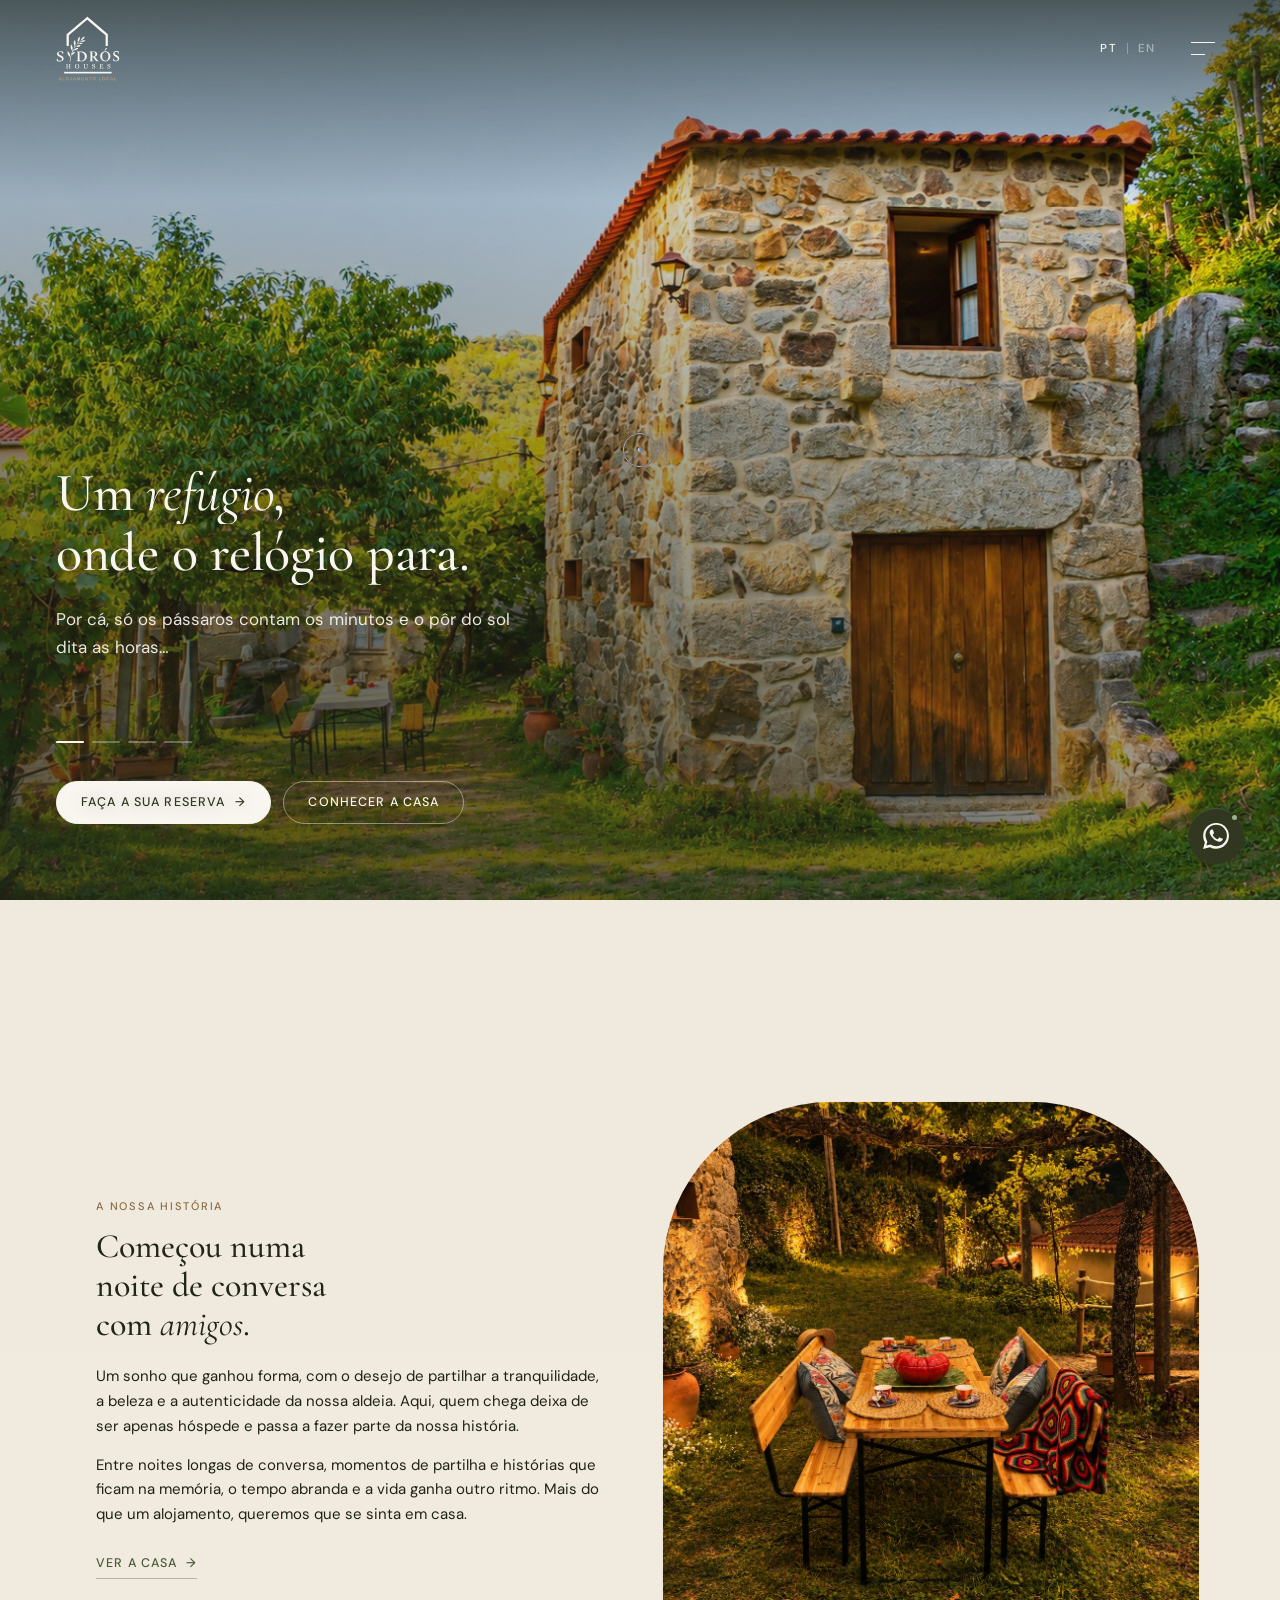
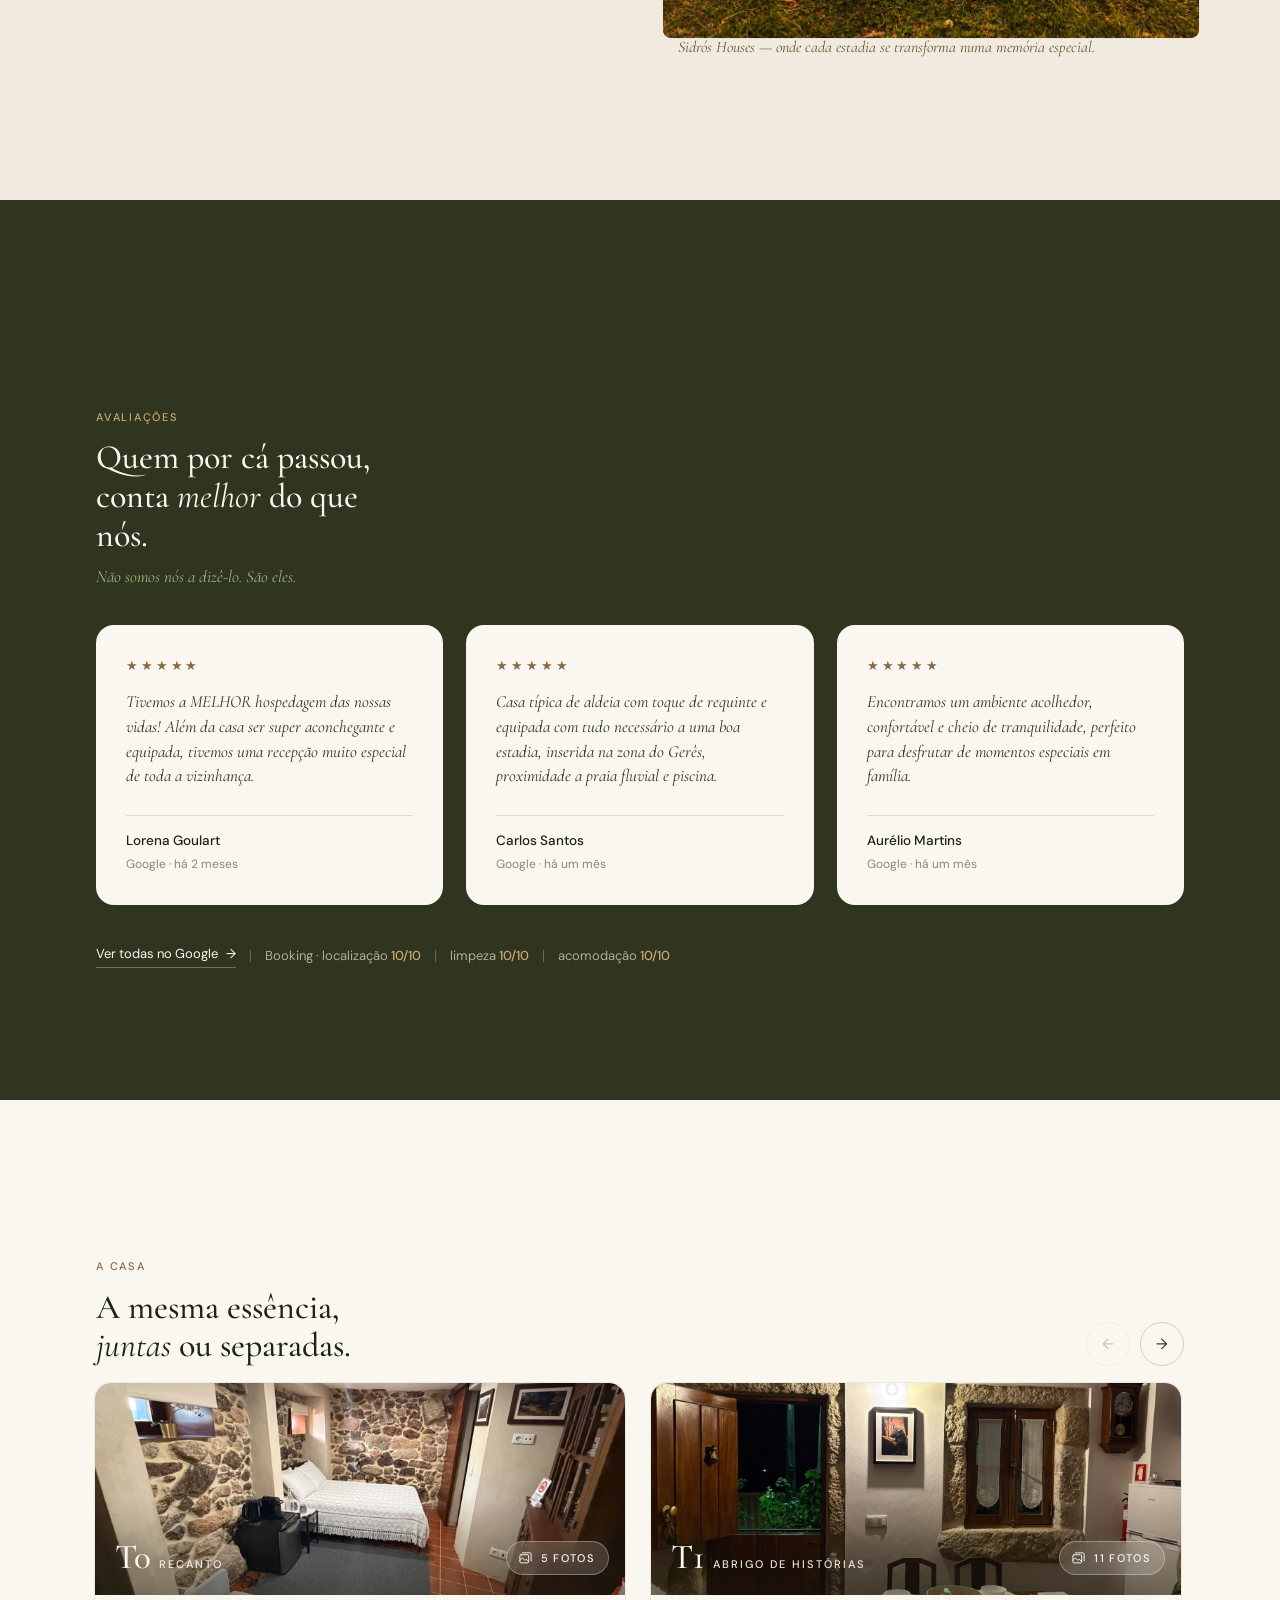
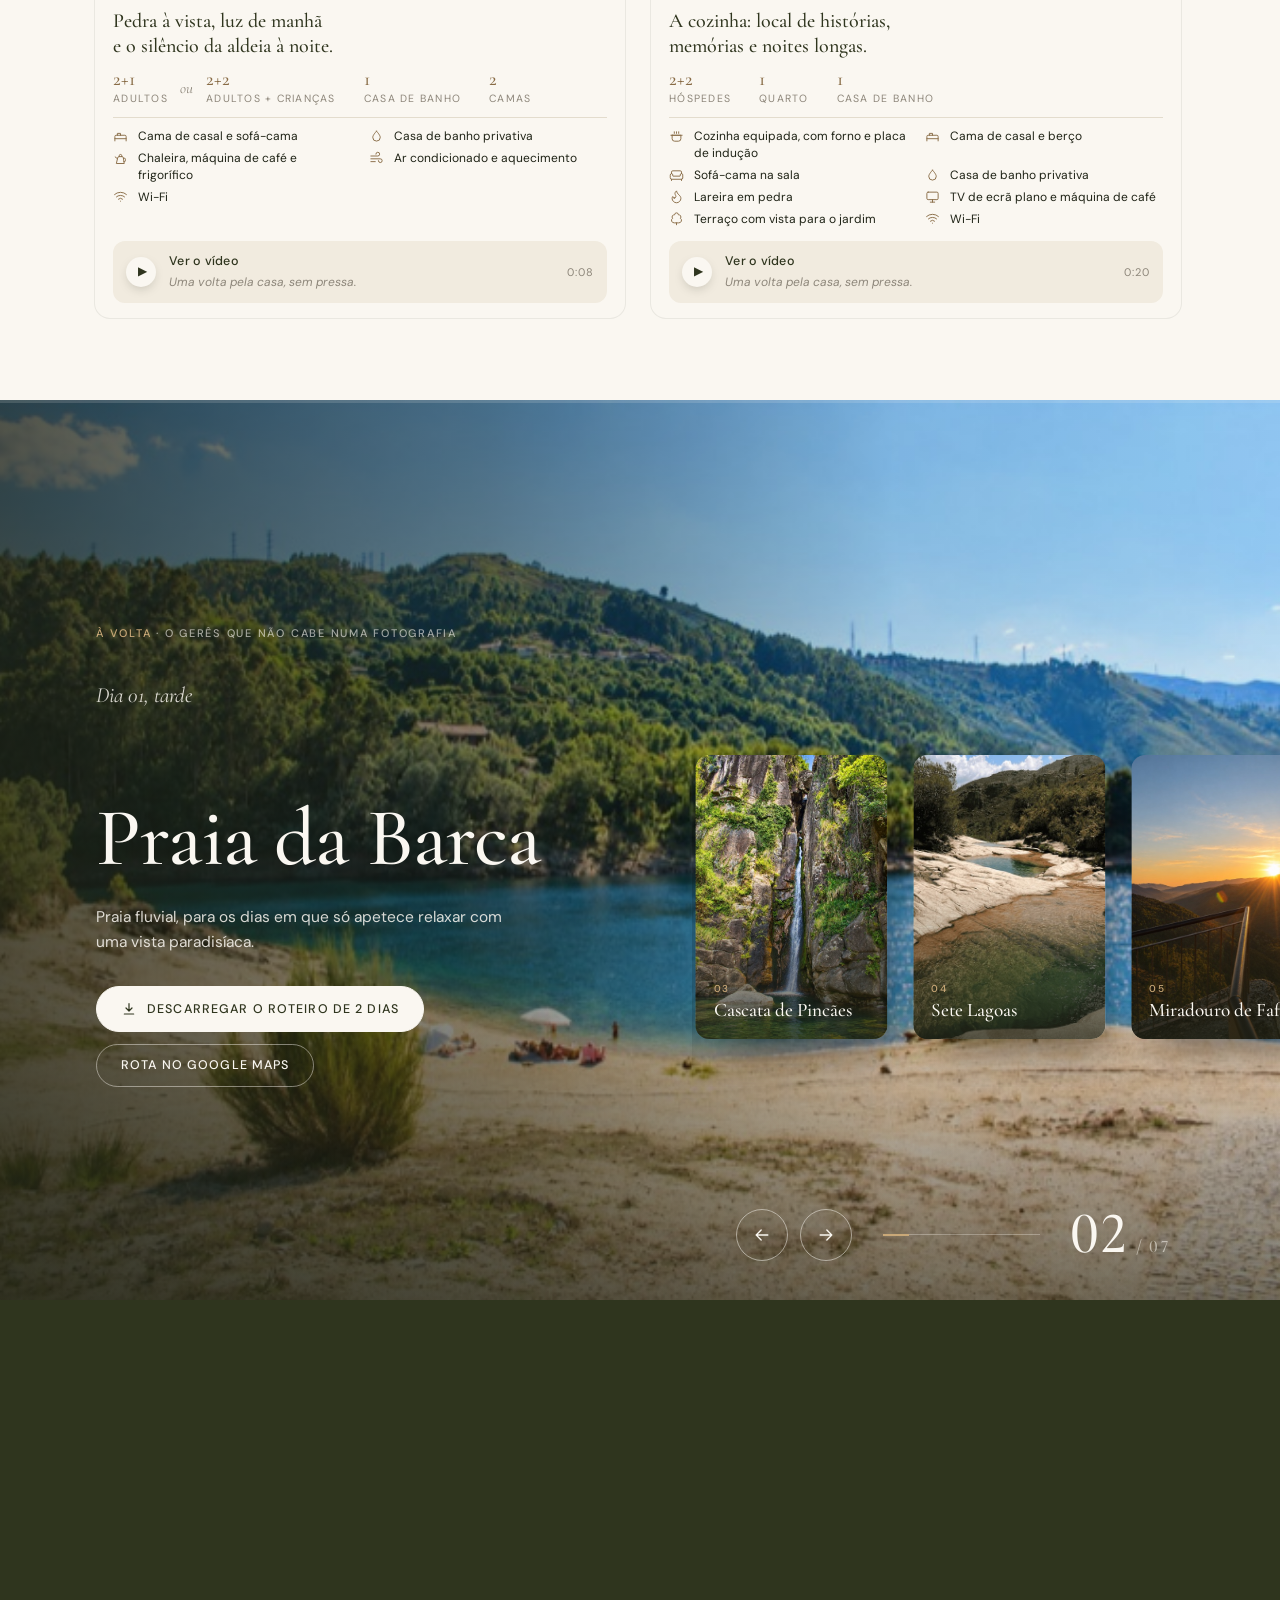
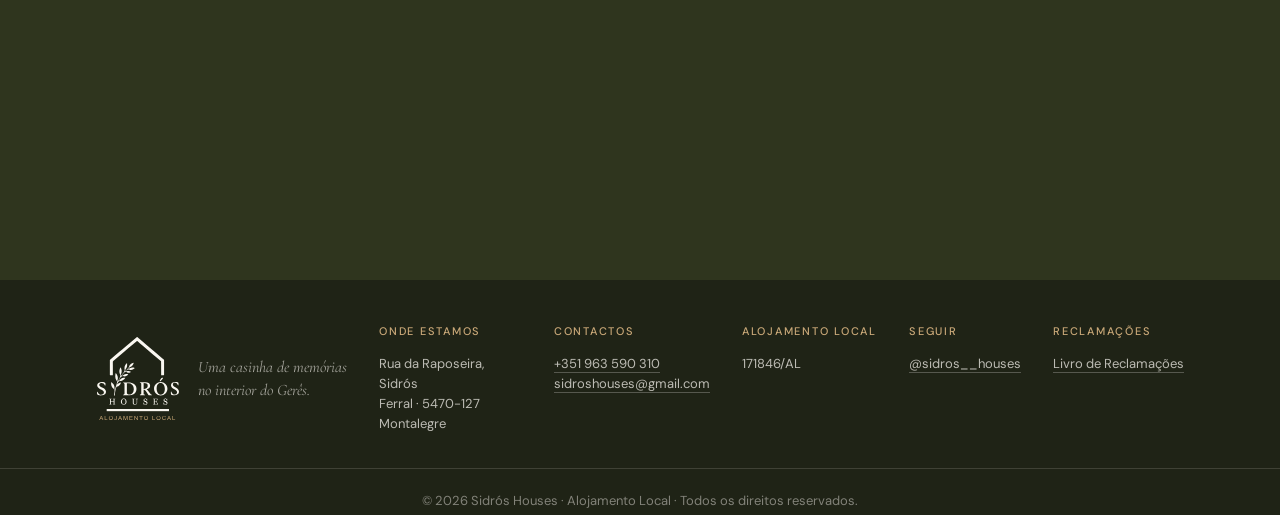
==== commit 9a6e3181: "Favicon: ícone da casa em linho sobre verde (ico, png, apple-touch, manifest) Co-Authored-By: Claude" ====
--- a/index.html
+++ b/index.html
@@ -5,7 +5,11 @@
 <meta name="viewport" content="width=device-width, initial-scale=1">
 <title>Sidrós Houses · Uma casinha de memórias no interior do Gerês</title>
 <meta name="description" content="Duas casas de pedra em Sidrós, Ferral, Montalegre. Trilhos, cascatas e as 7 lagoas à porta. Um refúgio onde o relógio para e só os pássaros contam os minutos.">
-<link rel="icon" href="assets/logo-sidros.svg">
+<link rel="icon" href="favicon.ico" sizes="any">
+<link rel="icon" type="image/png" sizes="32x32" href="favicon-32.png">
+<link rel="apple-touch-icon" href="apple-touch-icon.png">
+<link rel="manifest" href="site.webmanifest">
+<meta name="theme-color" content="#2F351E">
 <link rel="preconnect" href="https://fonts.googleapis.com">
 <link rel="preconnect" href="https://fonts.gstatic.com" crossorigin>
 <link href="https://fonts.googleapis.com/css2?family=Cormorant+Garamond:ital,wght@0,400;0,500;1,400;1,500&family=DM+Sans:opsz,wght@9..40,400;9..40,500&display=swap" rel="stylesheet">
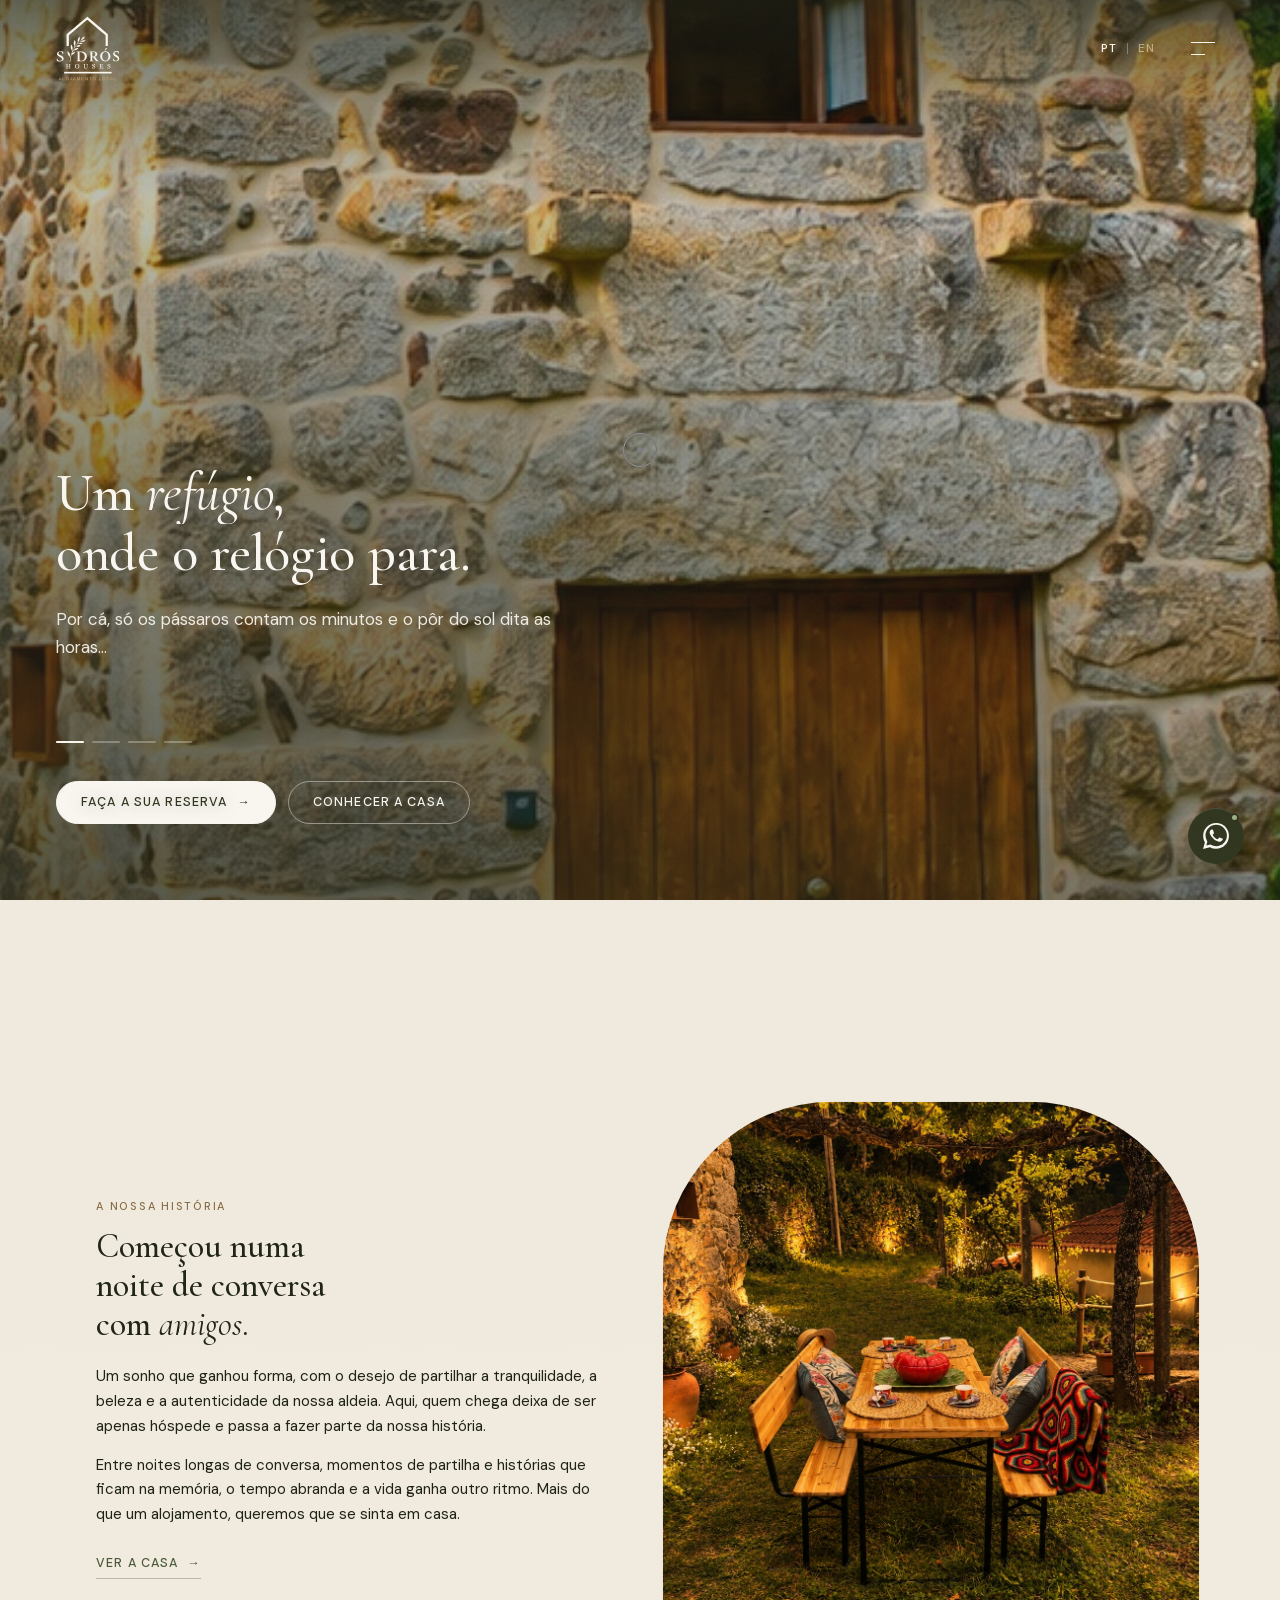
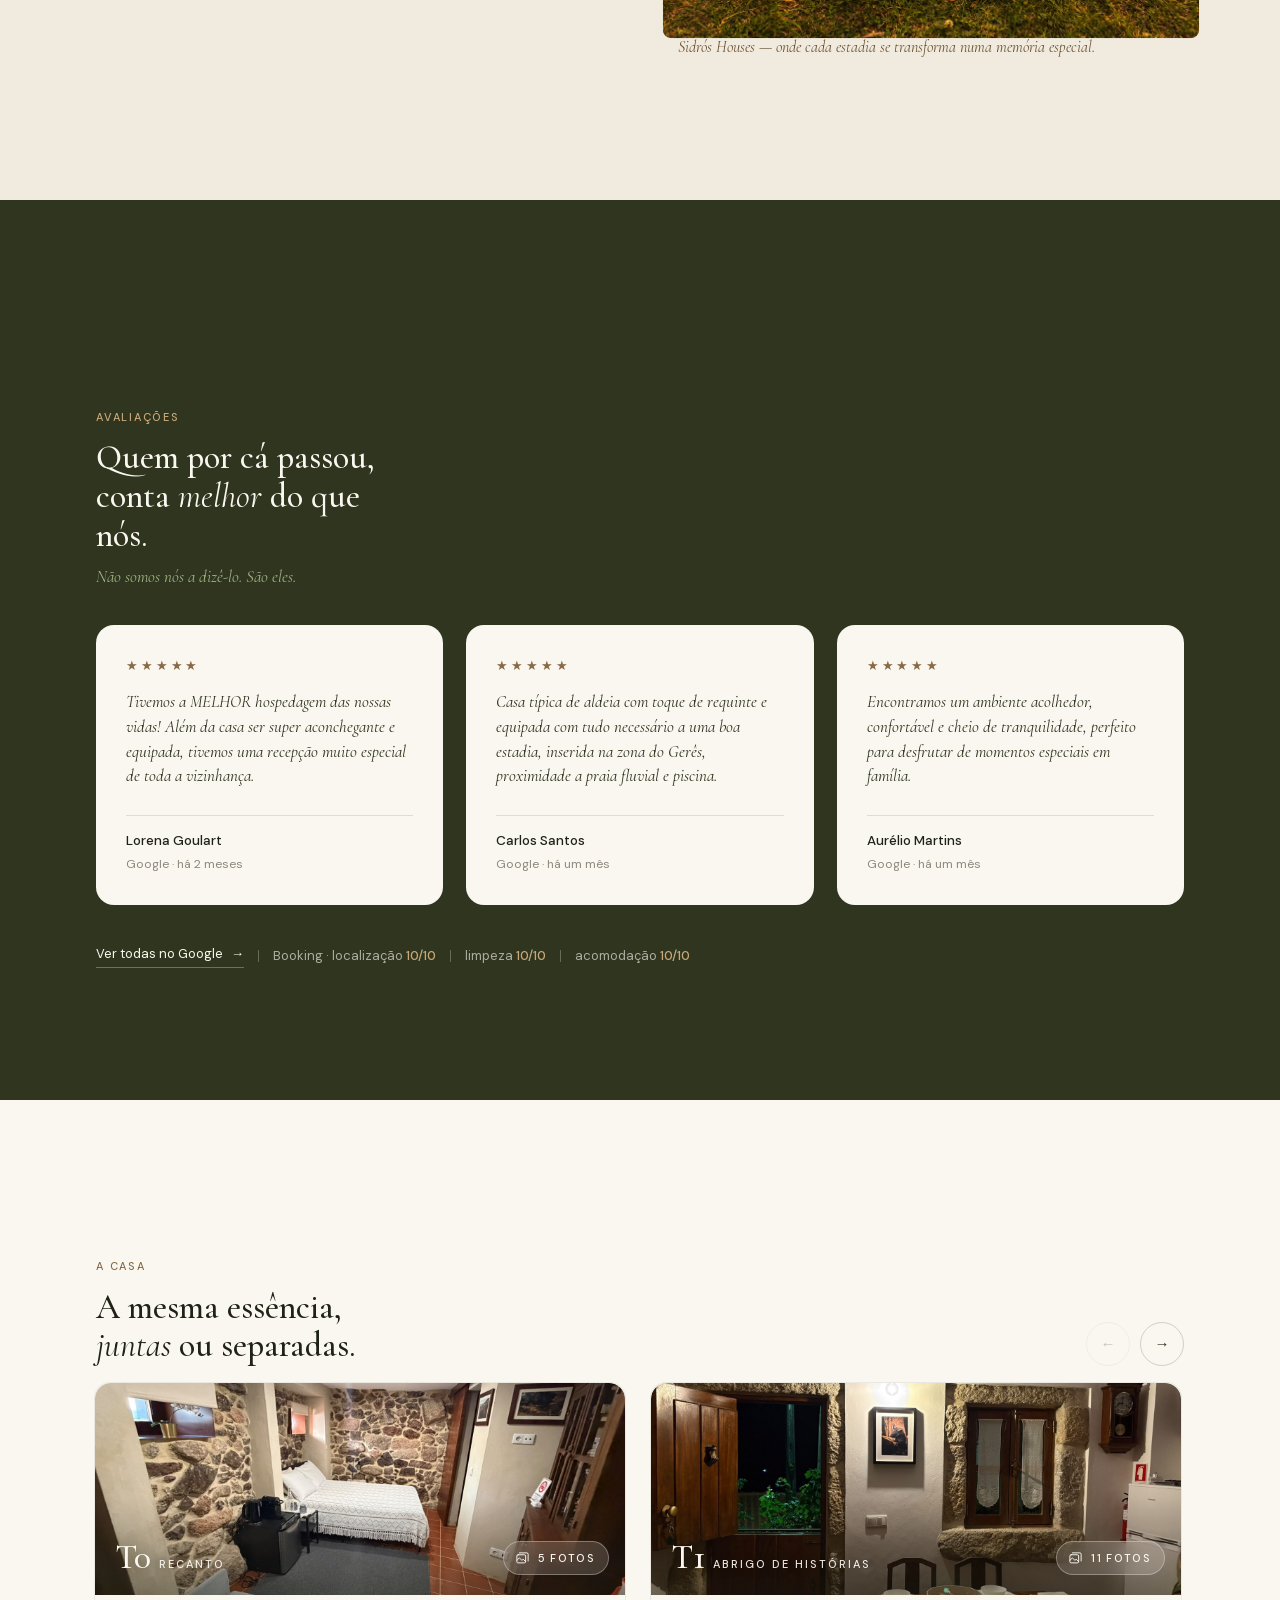
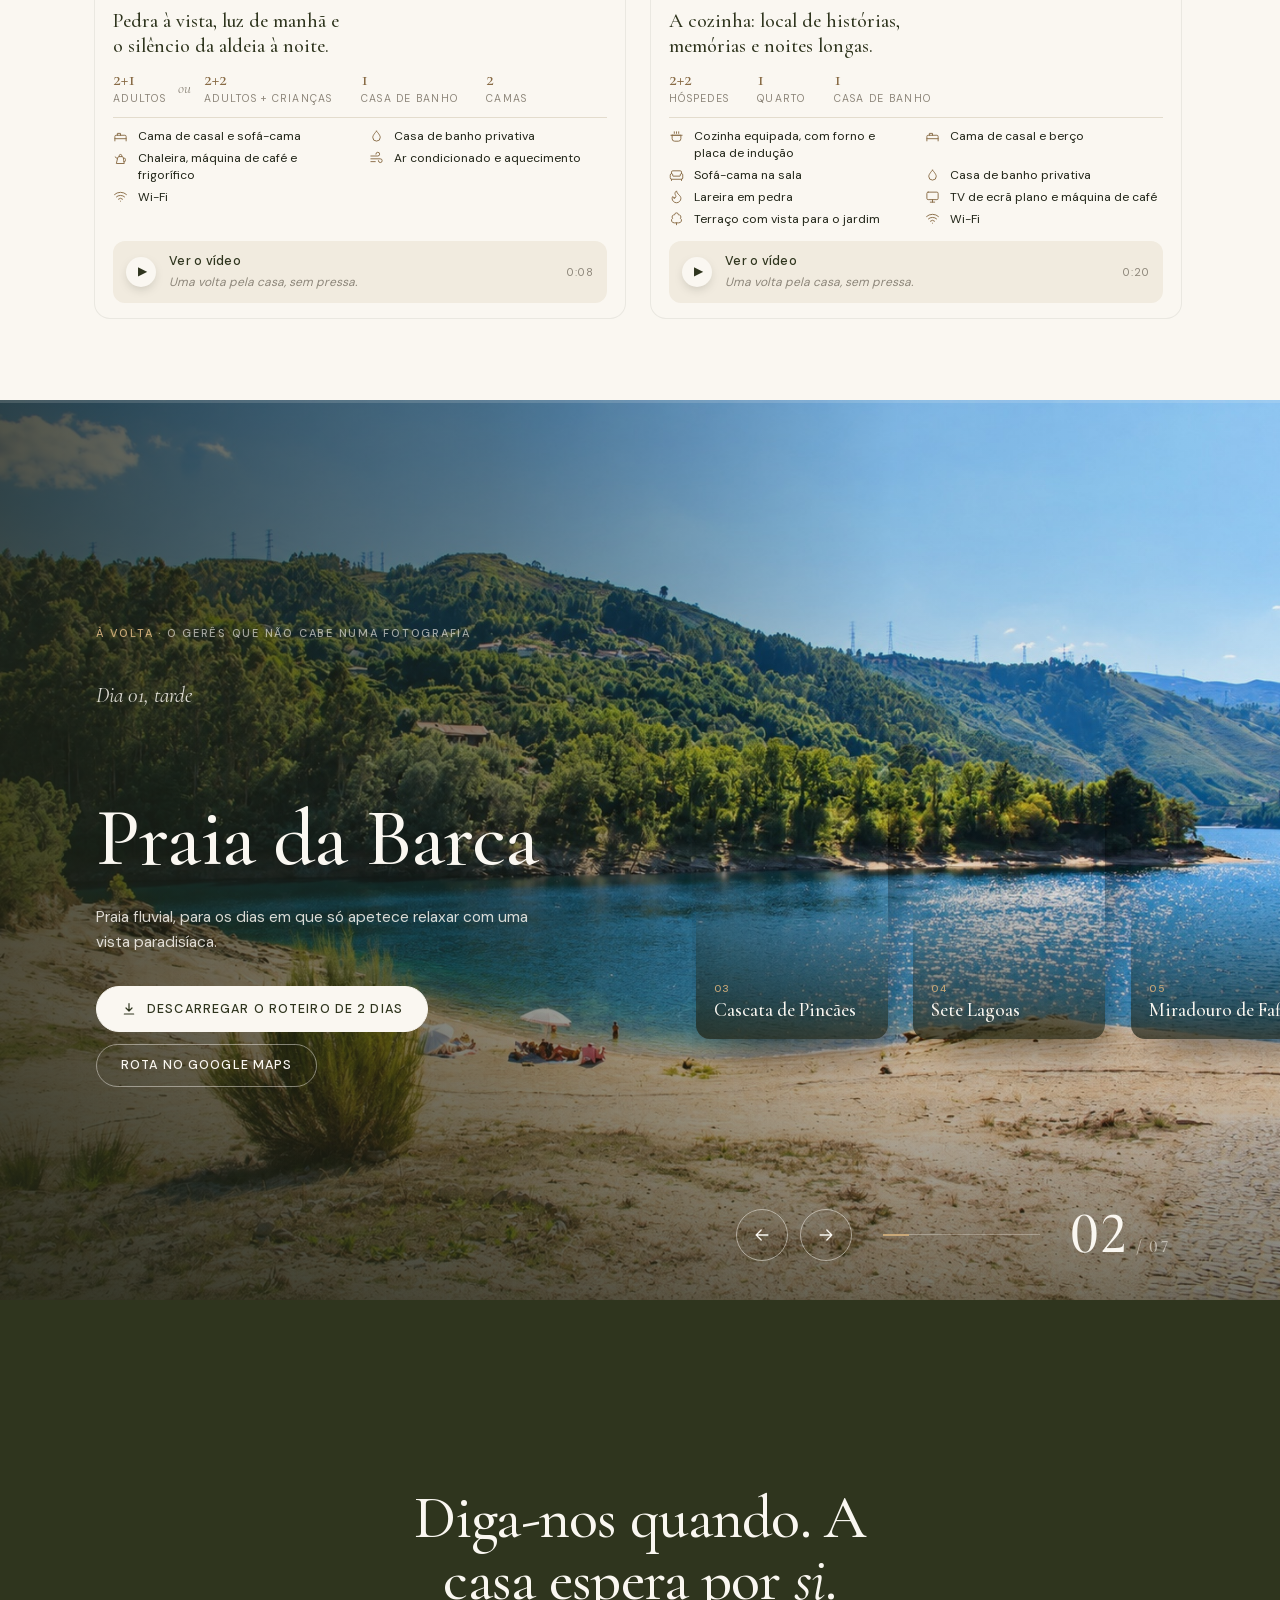
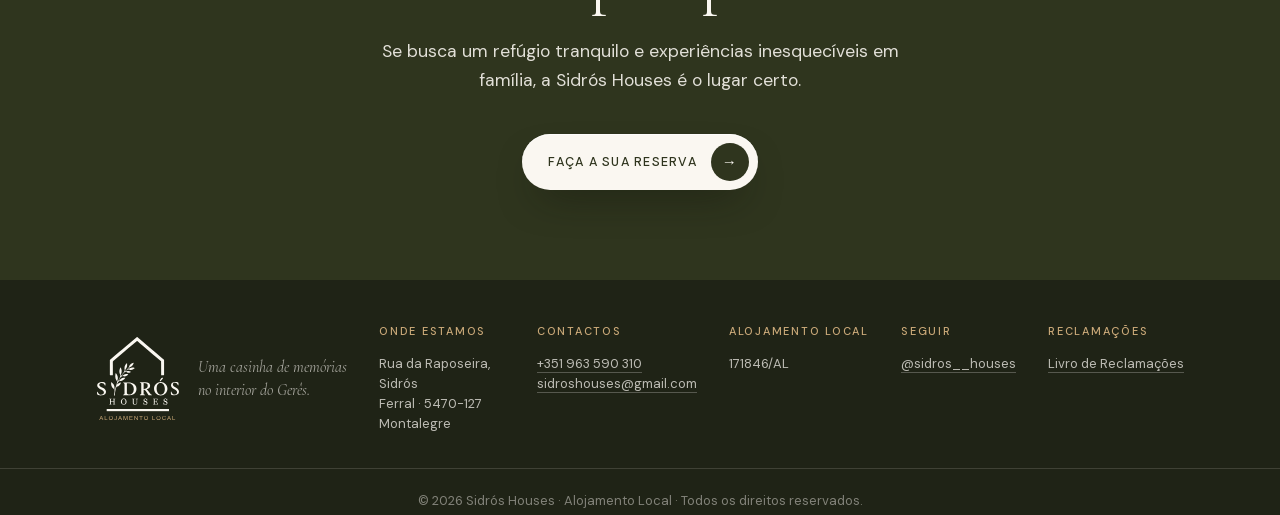
==== commit 9b74f741: "Fontes servidas pelo próprio site (sem Google Fonts) Co-Authored-By: Claude Opus 5.5 <noreply@anthro" ====
--- a/index.html
+++ b/index.html
@@ -10,9 +10,7 @@
 <link rel="apple-touch-icon" href="apple-touch-icon.png">
 <link rel="manifest" href="site.webmanifest">
 <meta name="theme-color" content="#2F351E">
-<link rel="preconnect" href="https://fonts.googleapis.com">
-<link rel="preconnect" href="https://fonts.gstatic.com" crossorigin>
-<link href="https://fonts.googleapis.com/css2?family=Cormorant+Garamond:ital,wght@0,400;0,500;1,400;1,500&family=DM+Sans:opsz,wght@9..40,400;9..40,500&display=swap" rel="stylesheet">
+<link rel="stylesheet" href="css/fonts.css?v=20261006">
 <link rel="stylesheet" href="css/style.css?v=20261006b">
 </head>
 <body>
--- a/css/fonts.css
+++ b/css/fonts.css
@@ -0,0 +1,122 @@
+/* Fontes servidas pelo próprio site (antes vinham do Google Fonts).
+   Só latin + latin-ext: cobre PT e EN. */
+
+/* latin-ext */
+@font-face {
+  font-family: 'Cormorant Garamond';
+  font-style: italic;
+  font-weight: 400;
+  font-display: swap;
+  src: url(../assets/fonts/cormorant-garamond-italic-var-latin-ext.woff2) format('woff2');
+  unicode-range: U+0100-02BA, U+02BD-02C5, U+02C7-02CC, U+02CE-02D7, U+02DD-02FF, U+0304, U+0308, U+0329, U+1D00-1DBF, U+1E00-1E9F, U+1EF2-1EFF, U+2020, U+20A0-20AB, U+20AD-20C4, U+2113, U+2C60-2C7F, U+A720-A7FF;
+}
+
+/* latin */
+@font-face {
+  font-family: 'Cormorant Garamond';
+  font-style: italic;
+  font-weight: 400;
+  font-display: swap;
+  src: url(../assets/fonts/cormorant-garamond-italic-var-latin.woff2) format('woff2');
+  unicode-range: U+0000-00FF, U+0131, U+0152-0153, U+02BB-02BC, U+02C6, U+02DA, U+02DC, U+0304, U+0308, U+0329, U+2000-206F, U+20AC, U+2122, U+2191, U+2193, U+2212, U+2215, U+FEFF, U+FFFD;
+}
+
+/* latin-ext */
+@font-face {
+  font-family: 'Cormorant Garamond';
+  font-style: italic;
+  font-weight: 500;
+  font-display: swap;
+  src: url(../assets/fonts/cormorant-garamond-italic-var-latin-ext.woff2) format('woff2');
+  unicode-range: U+0100-02BA, U+02BD-02C5, U+02C7-02CC, U+02CE-02D7, U+02DD-02FF, U+0304, U+0308, U+0329, U+1D00-1DBF, U+1E00-1E9F, U+1EF2-1EFF, U+2020, U+20A0-20AB, U+20AD-20C4, U+2113, U+2C60-2C7F, U+A720-A7FF;
+}
+
+/* latin */
+@font-face {
+  font-family: 'Cormorant Garamond';
+  font-style: italic;
+  font-weight: 500;
+  font-display: swap;
+  src: url(../assets/fonts/cormorant-garamond-italic-var-latin.woff2) format('woff2');
+  unicode-range: U+0000-00FF, U+0131, U+0152-0153, U+02BB-02BC, U+02C6, U+02DA, U+02DC, U+0304, U+0308, U+0329, U+2000-206F, U+20AC, U+2122, U+2191, U+2193, U+2212, U+2215, U+FEFF, U+FFFD;
+}
+
+/* latin-ext */
+@font-face {
+  font-family: 'Cormorant Garamond';
+  font-style: normal;
+  font-weight: 400;
+  font-display: swap;
+  src: url(../assets/fonts/cormorant-garamond-normal-var-latin-ext.woff2) format('woff2');
+  unicode-range: U+0100-02BA, U+02BD-02C5, U+02C7-02CC, U+02CE-02D7, U+02DD-02FF, U+0304, U+0308, U+0329, U+1D00-1DBF, U+1E00-1E9F, U+1EF2-1EFF, U+2020, U+20A0-20AB, U+20AD-20C4, U+2113, U+2C60-2C7F, U+A720-A7FF;
+}
+
+/* latin */
+@font-face {
+  font-family: 'Cormorant Garamond';
+  font-style: normal;
+  font-weight: 400;
+  font-display: swap;
+  src: url(../assets/fonts/cormorant-garamond-normal-var-latin.woff2) format('woff2');
+  unicode-range: U+0000-00FF, U+0131, U+0152-0153, U+02BB-02BC, U+02C6, U+02DA, U+02DC, U+0304, U+0308, U+0329, U+2000-206F, U+20AC, U+2122, U+2191, U+2193, U+2212, U+2215, U+FEFF, U+FFFD;
+}
+
+/* latin-ext */
+@font-face {
+  font-family: 'Cormorant Garamond';
+  font-style: normal;
+  font-weight: 500;
+  font-display: swap;
+  src: url(../assets/fonts/cormorant-garamond-normal-var-latin-ext.woff2) format('woff2');
+  unicode-range: U+0100-02BA, U+02BD-02C5, U+02C7-02CC, U+02CE-02D7, U+02DD-02FF, U+0304, U+0308, U+0329, U+1D00-1DBF, U+1E00-1E9F, U+1EF2-1EFF, U+2020, U+20A0-20AB, U+20AD-20C4, U+2113, U+2C60-2C7F, U+A720-A7FF;
+}
+
+/* latin */
+@font-face {
+  font-family: 'Cormorant Garamond';
+  font-style: normal;
+  font-weight: 500;
+  font-display: swap;
+  src: url(../assets/fonts/cormorant-garamond-normal-var-latin.woff2) format('woff2');
+  unicode-range: U+0000-00FF, U+0131, U+0152-0153, U+02BB-02BC, U+02C6, U+02DA, U+02DC, U+0304, U+0308, U+0329, U+2000-206F, U+20AC, U+2122, U+2191, U+2193, U+2212, U+2215, U+FEFF, U+FFFD;
+}
+
+/* latin-ext */
+@font-face {
+  font-family: 'DM Sans';
+  font-style: normal;
+  font-weight: 400;
+  font-display: swap;
+  src: url(../assets/fonts/dm-sans-normal-var-latin-ext.woff2) format('woff2');
+  unicode-range: U+0100-02BA, U+02BD-02C5, U+02C7-02CC, U+02CE-02D7, U+02DD-02FF, U+0304, U+0308, U+0329, U+1D00-1DBF, U+1E00-1E9F, U+1EF2-1EFF, U+2020, U+20A0-20AB, U+20AD-20C4, U+2113, U+2C60-2C7F, U+A720-A7FF;
+}
+
+/* latin */
+@font-face {
+  font-family: 'DM Sans';
+  font-style: normal;
+  font-weight: 400;
+  font-display: swap;
+  src: url(../assets/fonts/dm-sans-normal-var-latin.woff2) format('woff2');
+  unicode-range: U+0000-00FF, U+0131, U+0152-0153, U+02BB-02BC, U+02C6, U+02DA, U+02DC, U+0304, U+0308, U+0329, U+2000-206F, U+20AC, U+2122, U+2191, U+2193, U+2212, U+2215, U+FEFF, U+FFFD;
+}
+
+/* latin-ext */
+@font-face {
+  font-family: 'DM Sans';
+  font-style: normal;
+  font-weight: 500;
+  font-display: swap;
+  src: url(../assets/fonts/dm-sans-normal-var-latin-ext.woff2) format('woff2');
+  unicode-range: U+0100-02BA, U+02BD-02C5, U+02C7-02CC, U+02CE-02D7, U+02DD-02FF, U+0304, U+0308, U+0329, U+1D00-1DBF, U+1E00-1E9F, U+1EF2-1EFF, U+2020, U+20A0-20AB, U+20AD-20C4, U+2113, U+2C60-2C7F, U+A720-A7FF;
+}
+
+/* latin */
+@font-face {
+  font-family: 'DM Sans';
+  font-style: normal;
+  font-weight: 500;
+  font-display: swap;
+  src: url(../assets/fonts/dm-sans-normal-var-latin.woff2) format('woff2');
+  unicode-range: U+0000-00FF, U+0131, U+0152-0153, U+02BB-02BC, U+02C6, U+02DA, U+02DC, U+0304, U+0308, U+0329, U+2000-206F, U+20AC, U+2122, U+2191, U+2193, U+2212, U+2215, U+FEFF, U+FFFD;
+}
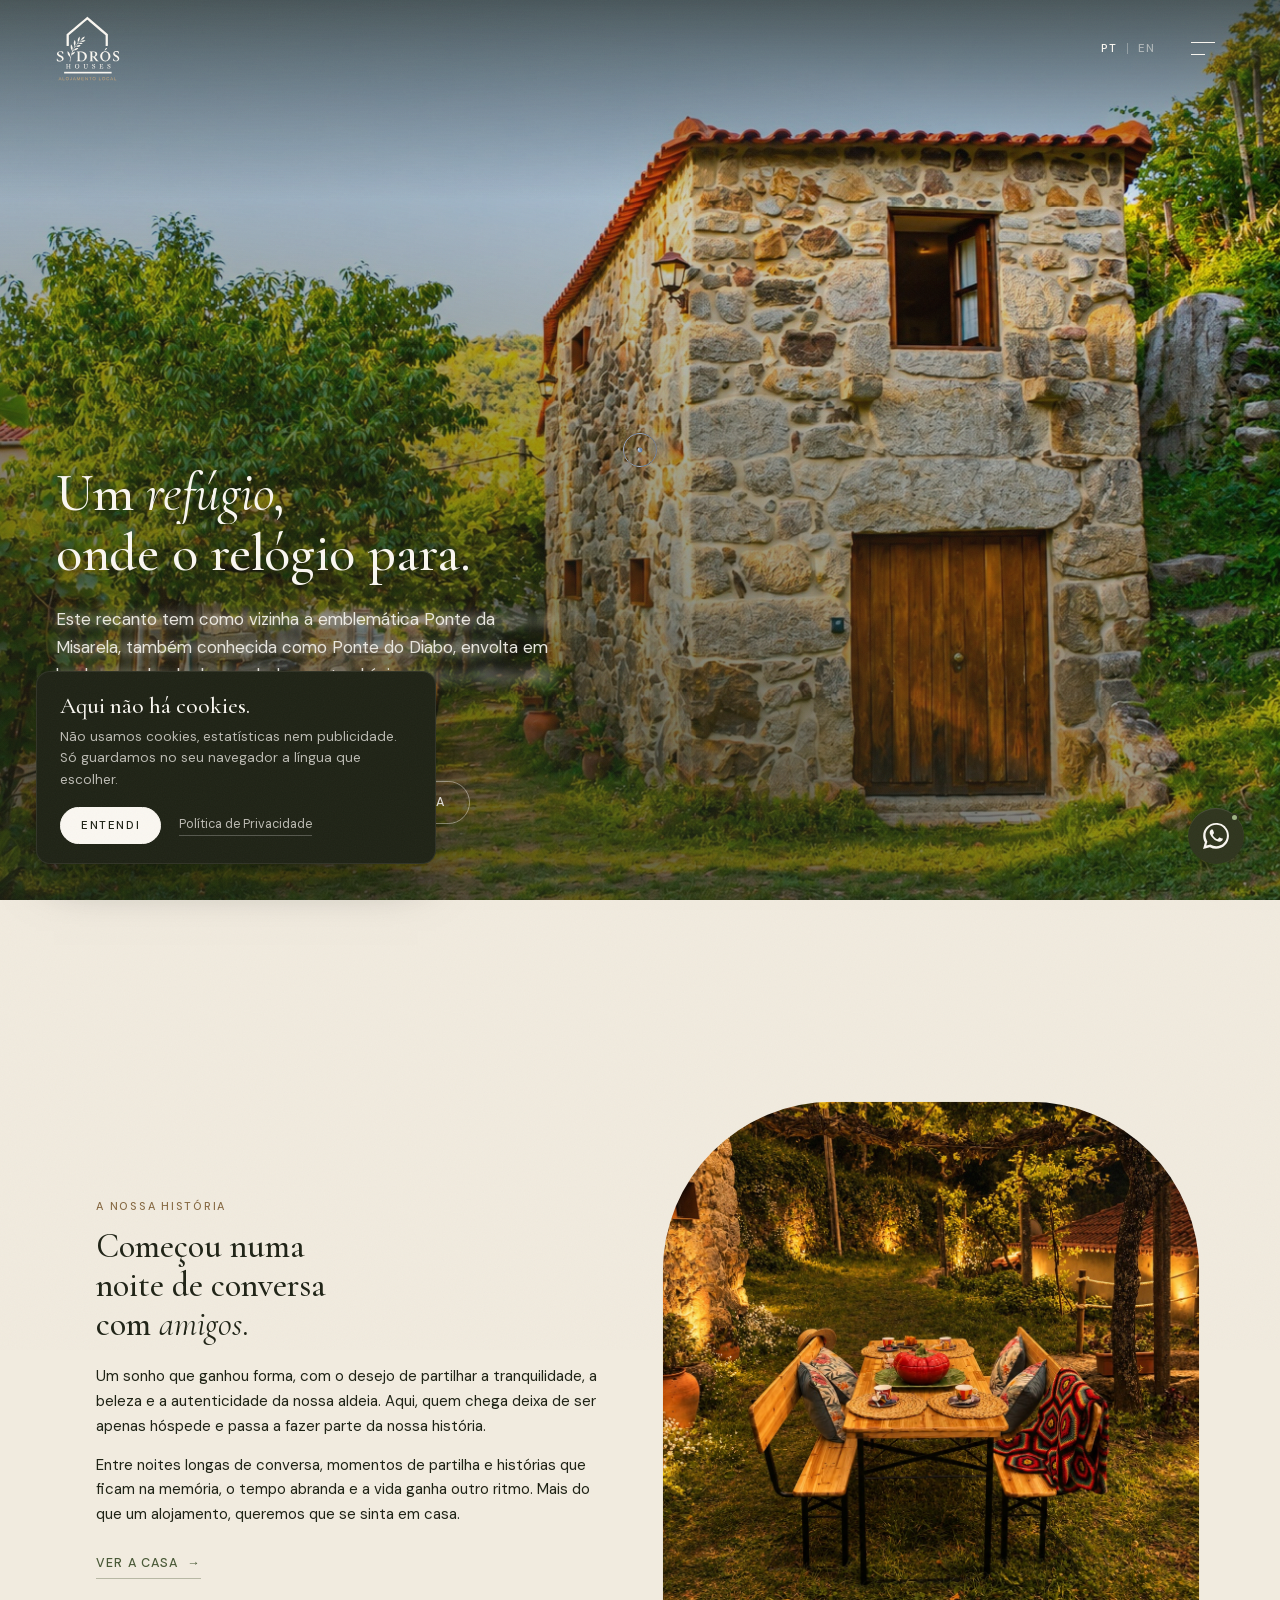
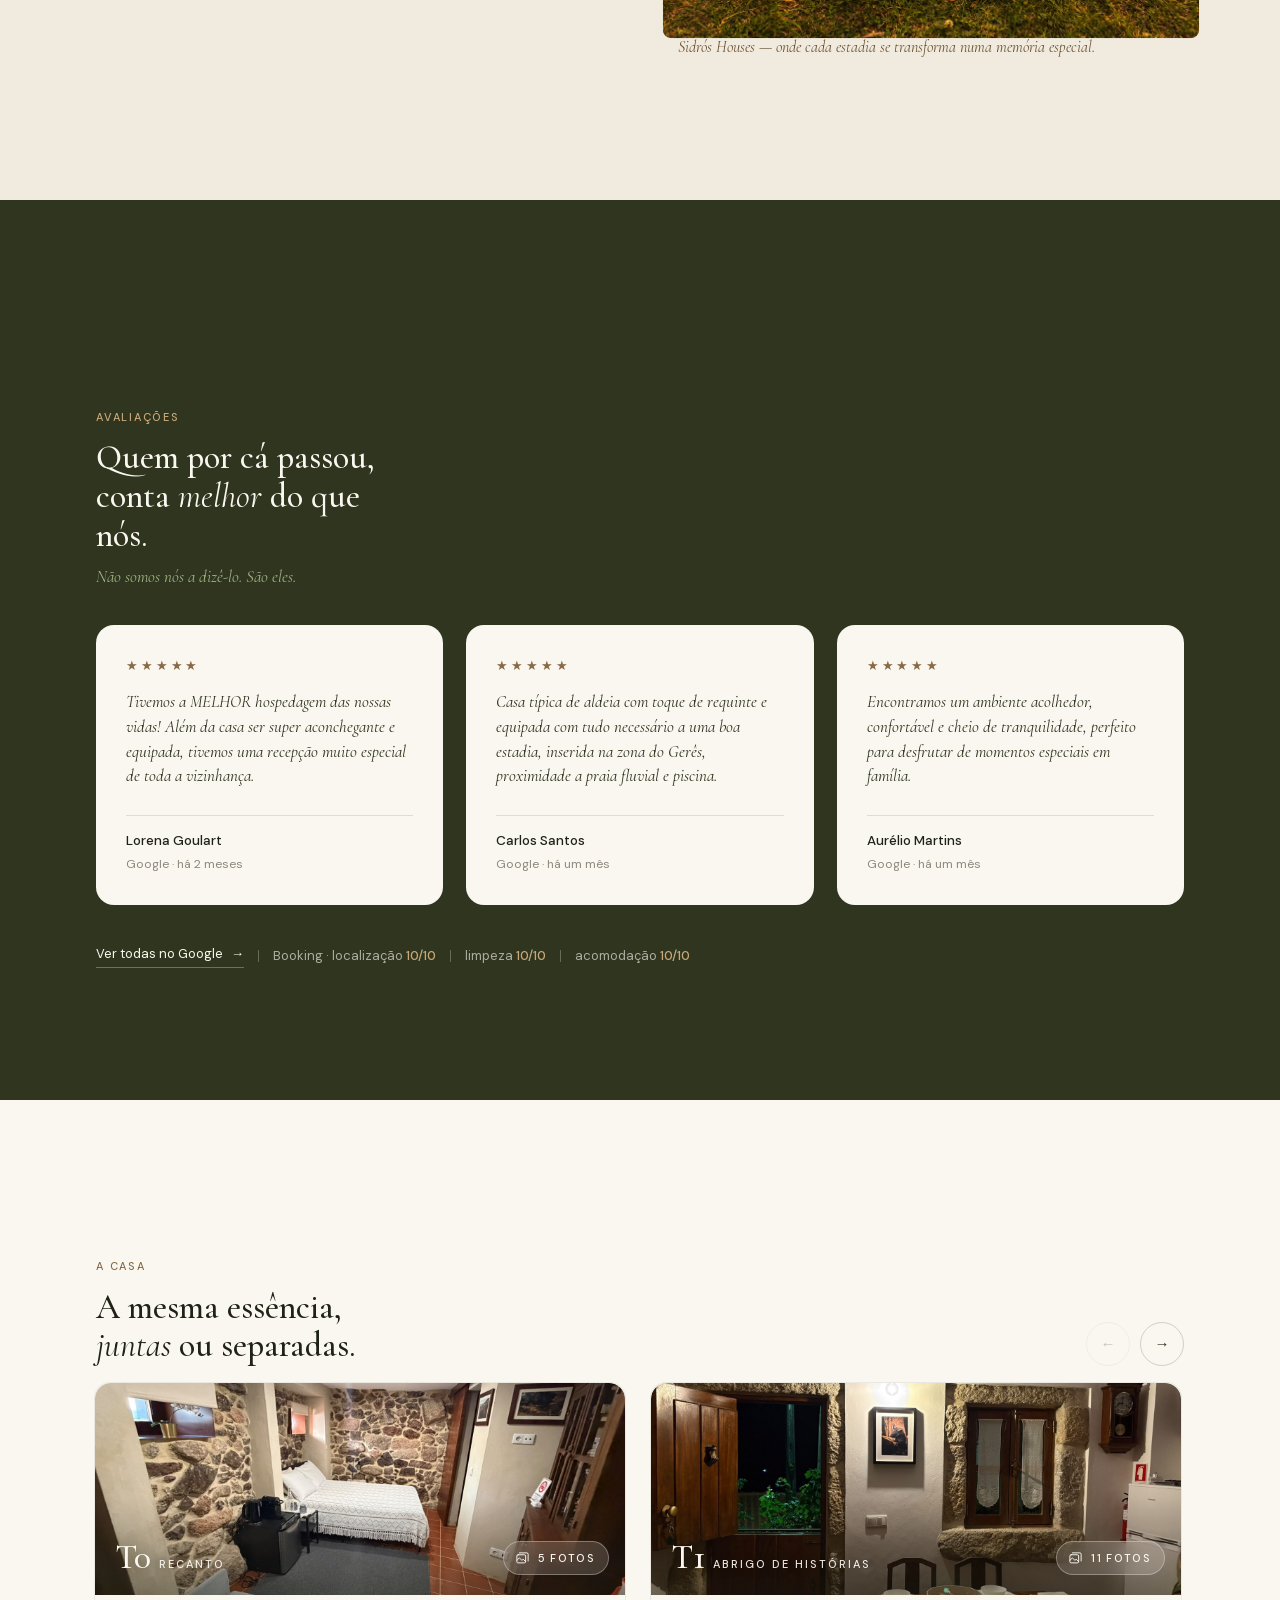
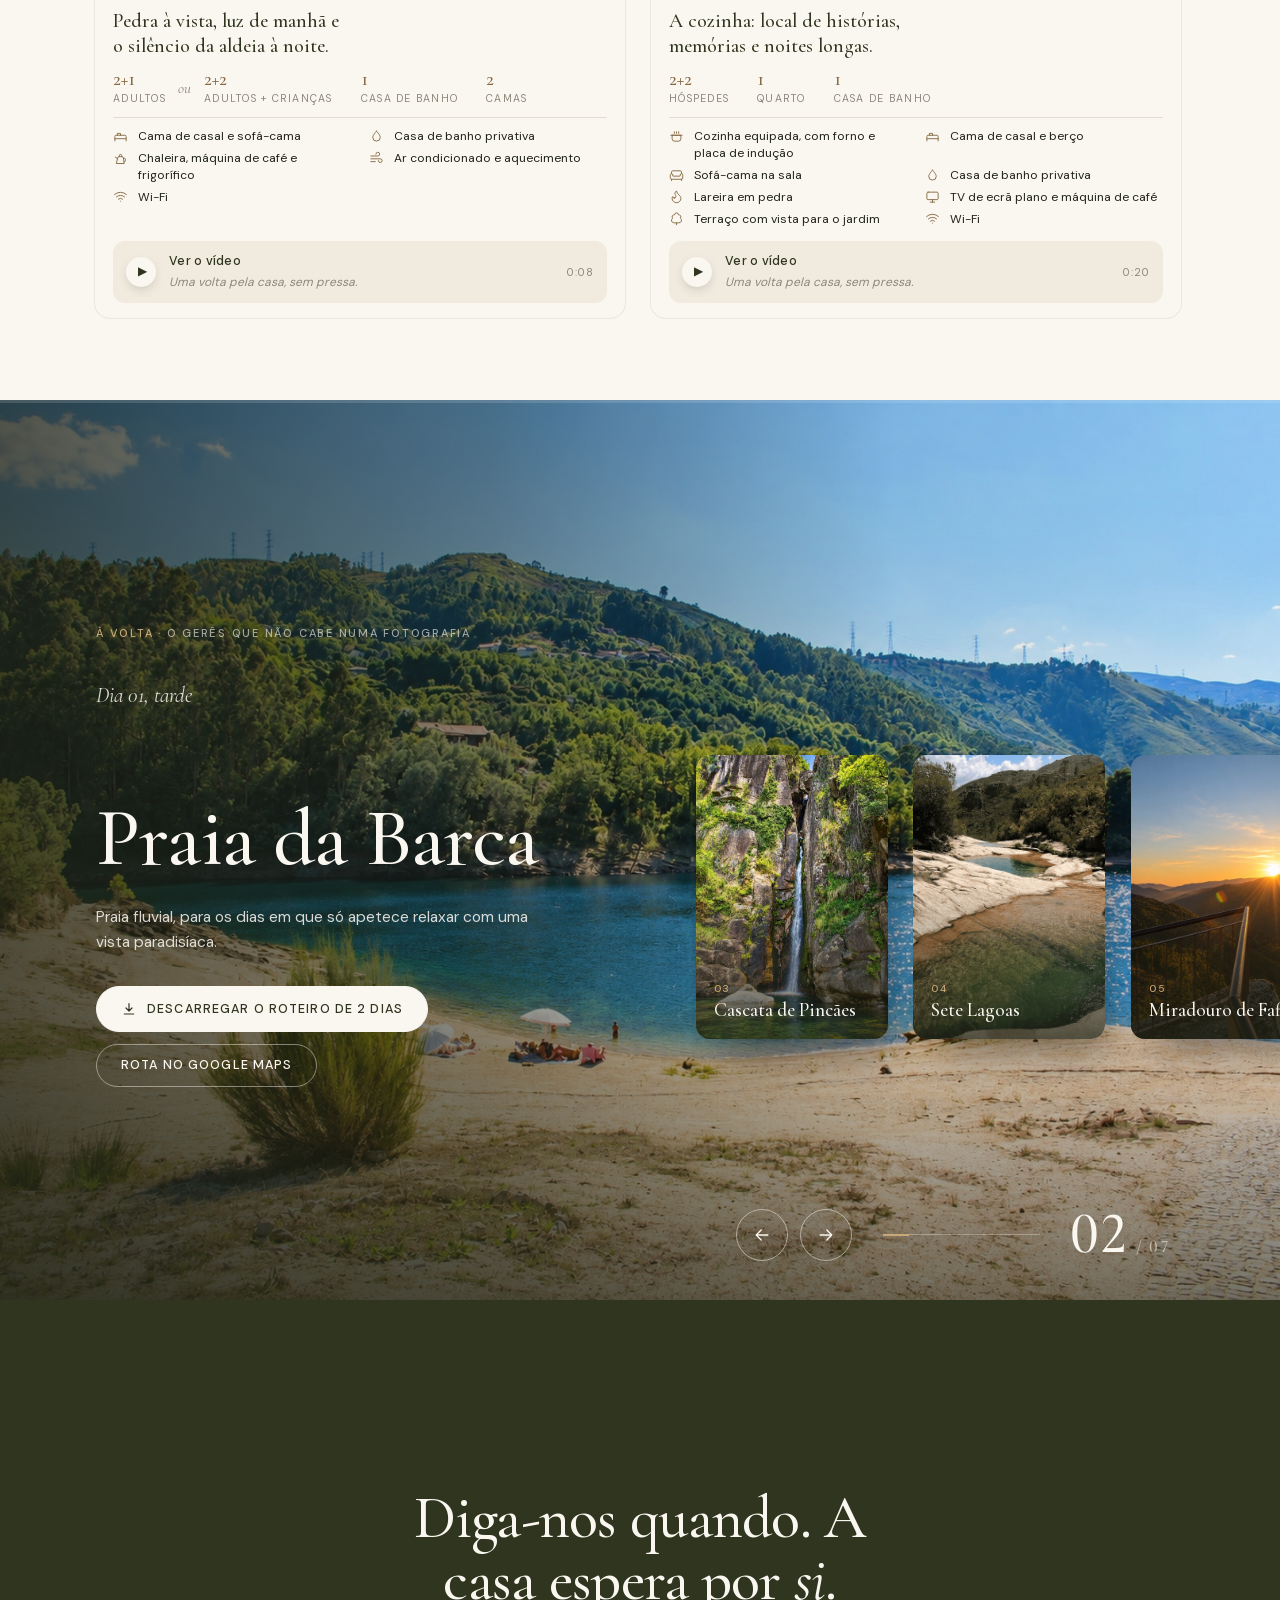
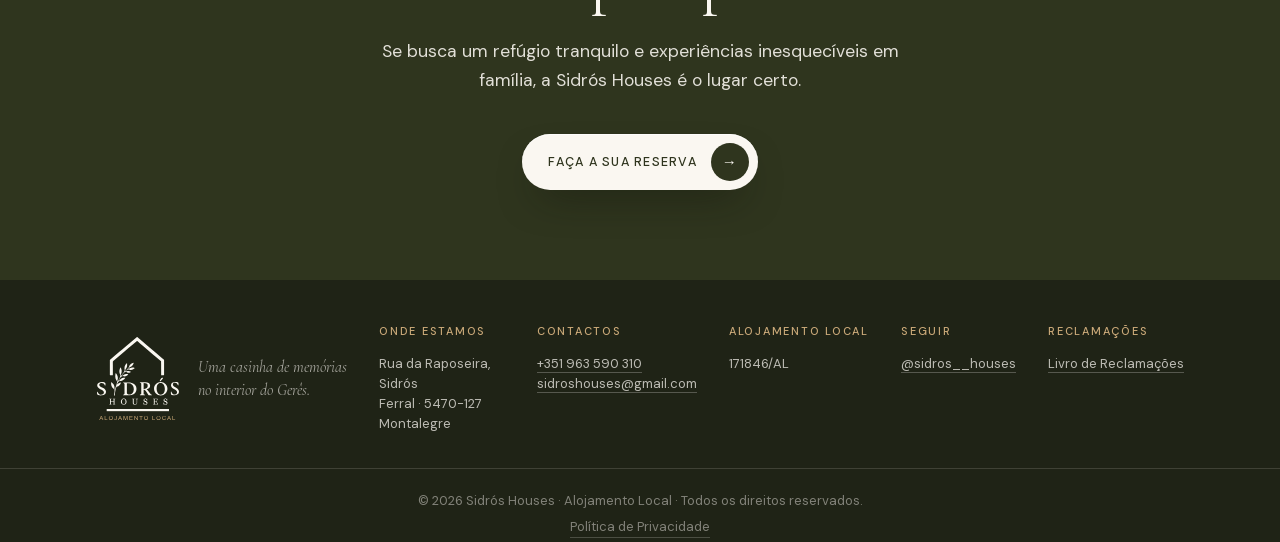
==== commit 6adc2eb0: "Política de Privacidade, link no rodapé e aviso de cookies Co-Authored-By: Claude Opus 5.5 <noreply@" ====
--- a/index.html
+++ b/index.html
@@ -11,7 +11,7 @@
 <link rel="manifest" href="site.webmanifest">
 <meta name="theme-color" content="#2F351E">
 <link rel="stylesheet" href="css/fonts.css?v=20261006">
-<link rel="stylesheet" href="css/style.css?v=20261006b">
+<link rel="stylesheet" href="css/style.css?v=20261006d">
 </head>
 <body>
 
@@ -456,6 +456,7 @@
 
     <div class="wrap rodape__base texto-pequeno">
       <span>© <span id="ano"></span> Sidrós Houses · Alojamento Local · Todos os direitos reservados.</span>
+      <a href="politica-privacidade.html">Política de Privacidade</a>
     </div>
   </footer>
 </section>
@@ -527,6 +528,7 @@
   </button>
 </div>
 
-<script src="js/main.js?v=20261006b"></script>
+<script src="js/main.js?v=20261006d"></script>
+<script src="js/cookies.js?v=20261006d"></script>
 </body>
 </html>
--- a/css/style.css
+++ b/css/style.css
@@ -1164,6 +1164,8 @@
 .rodape__col a:hover{color:var(--verde-folha);border-color:var(--verde-folha)}
 /* linha a toda a largura do rodapé, como um hairline, sem o truque
    de 100vw (que corta com barra de scroll vertical) */
+.rodape__base a{color:inherit;text-decoration:none;border-bottom:1px solid rgba(250,247,241,.2);transition:color .4s,border-color .4s}
+.rodape__base a:hover{color:var(--verde-folha);border-color:var(--verde-folha)}
 .rodape__linha{width:100%;height:1px;background:rgba(250,247,241,.14)}
 .rodape__base{
   display:flex;flex-direction:column;align-items:center;gap:6px;
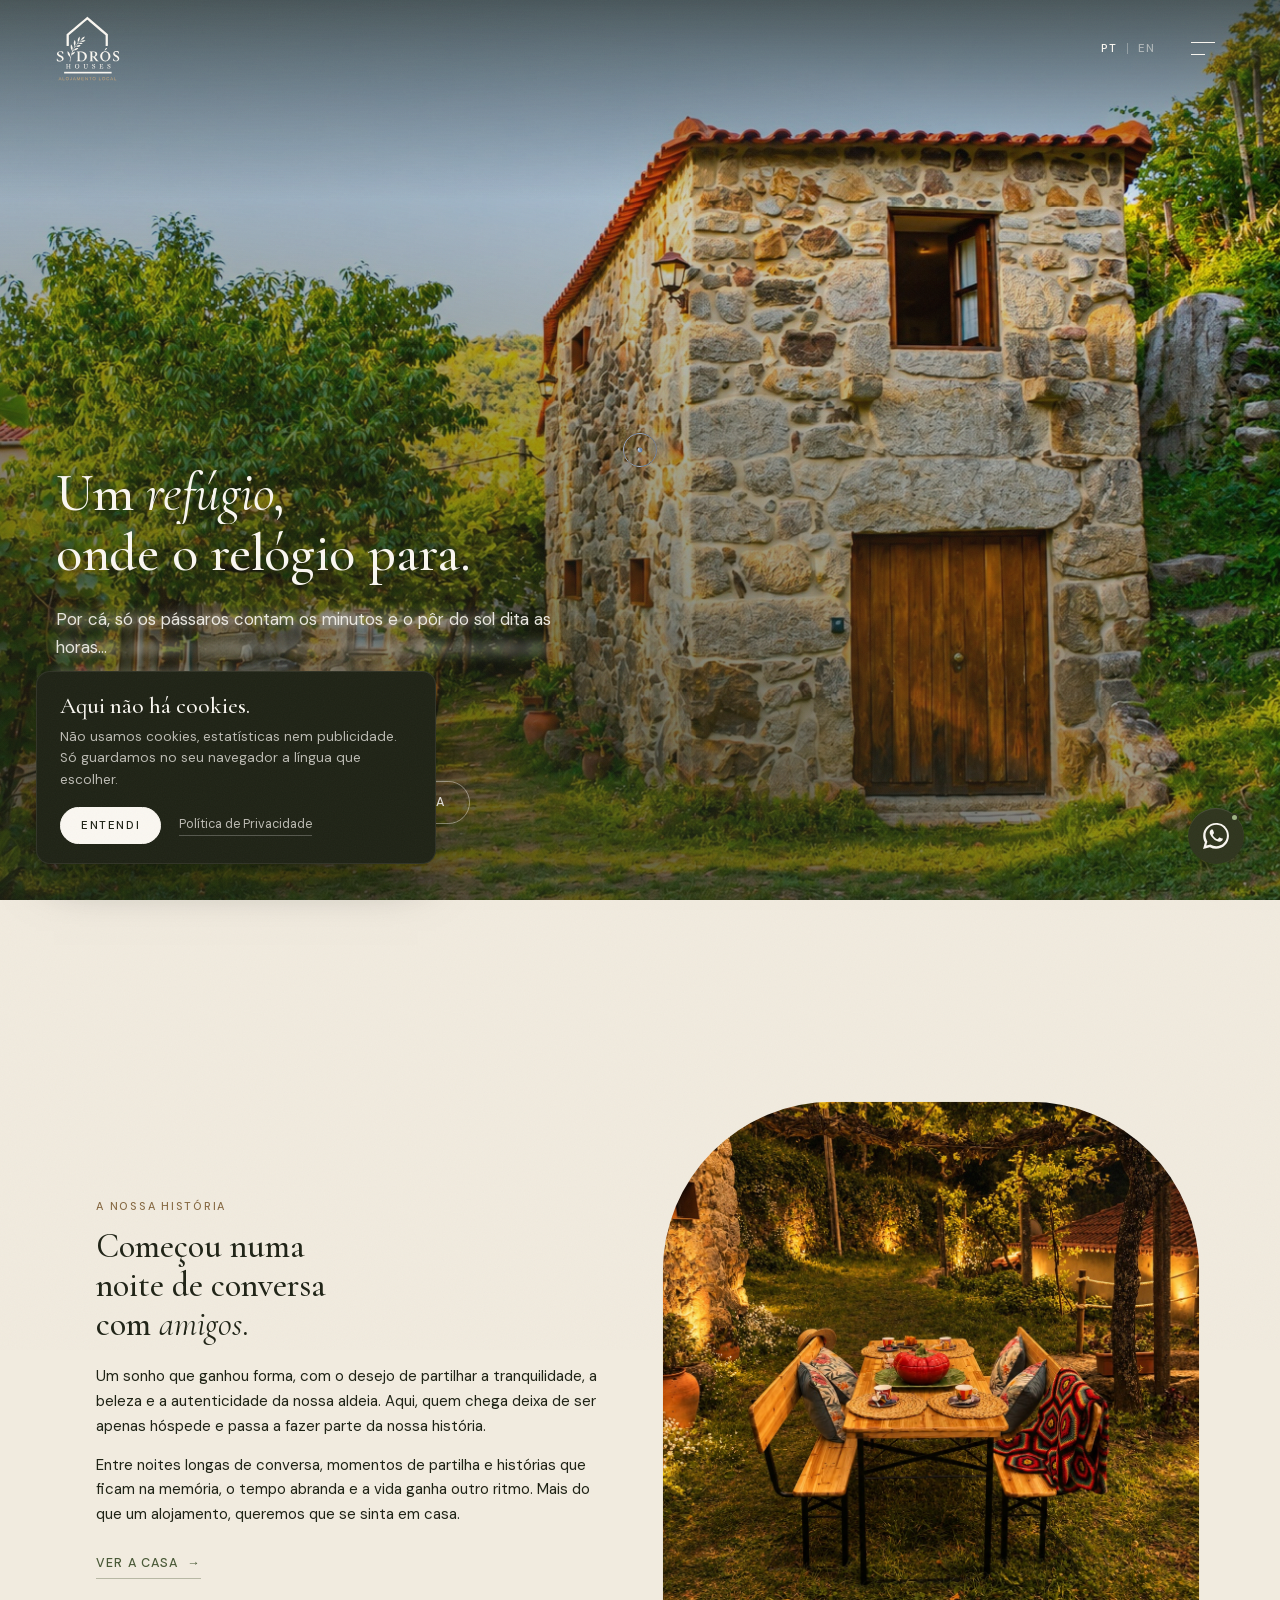
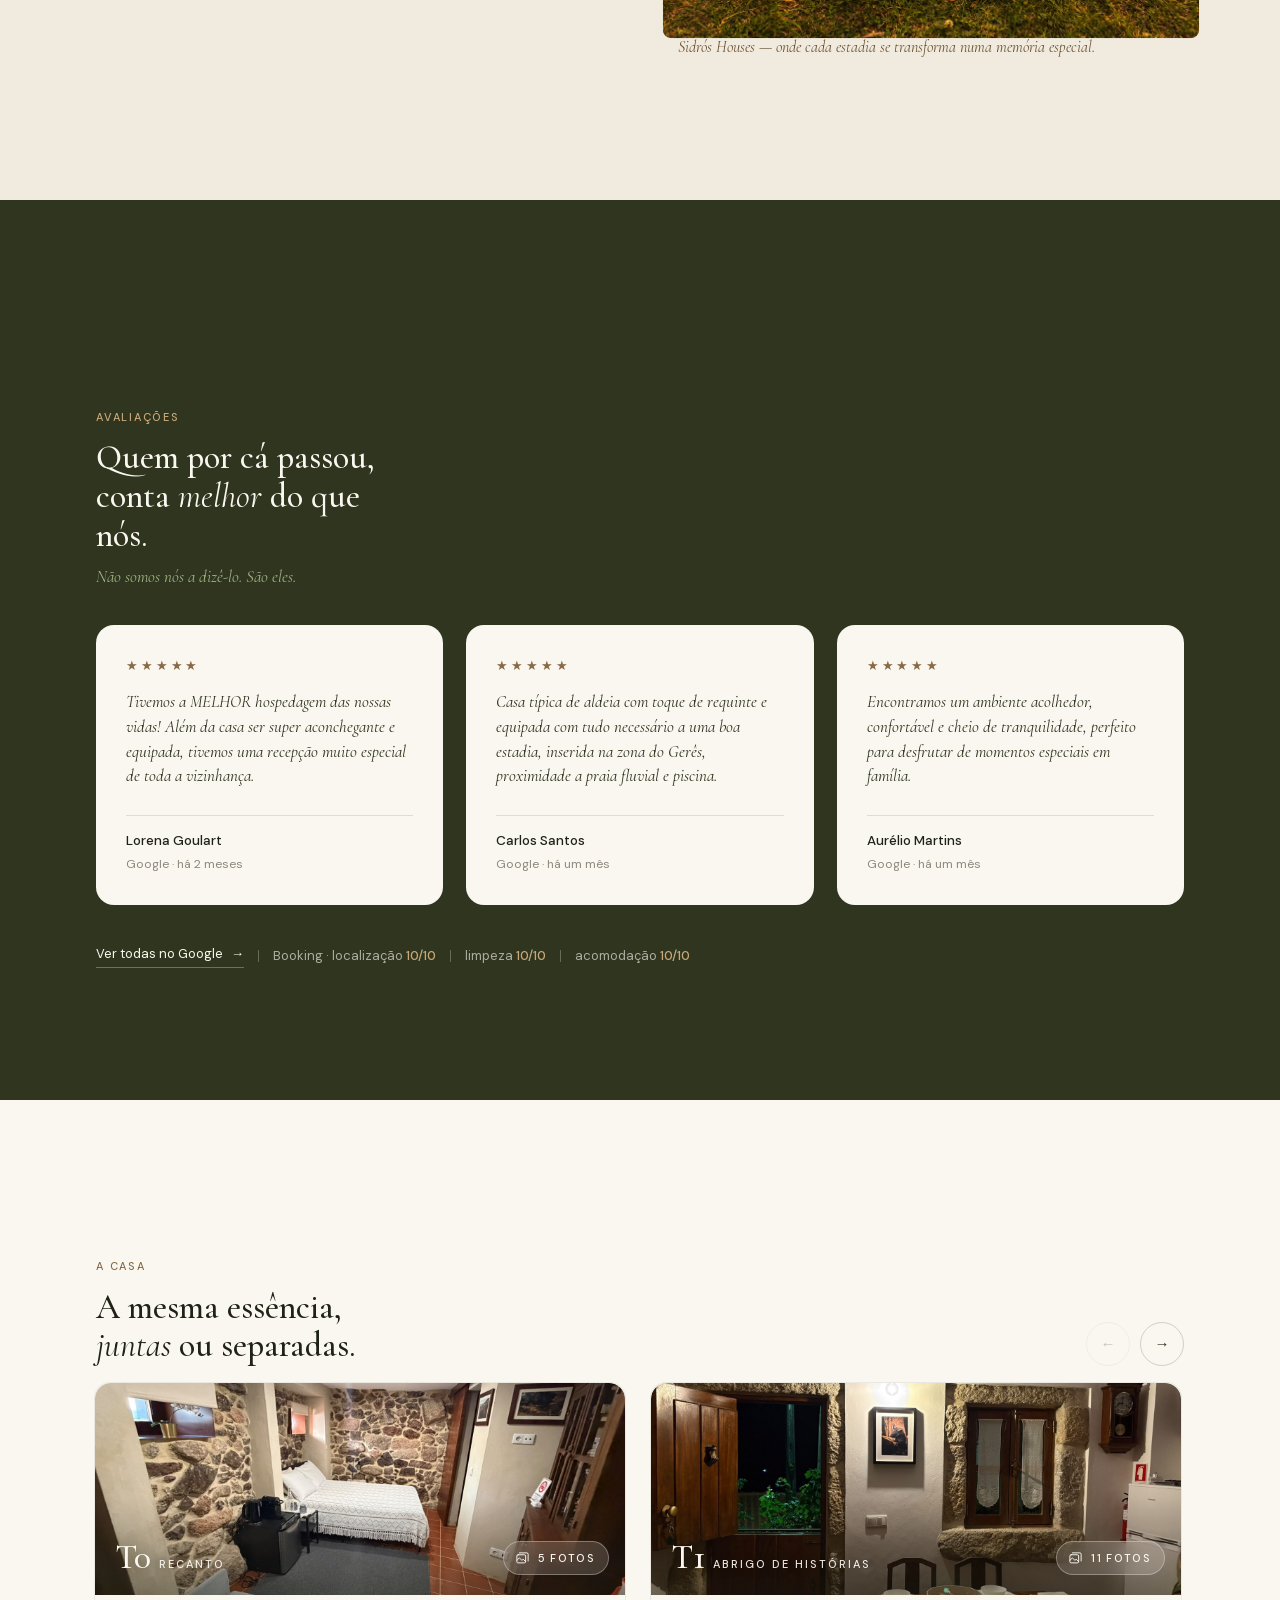
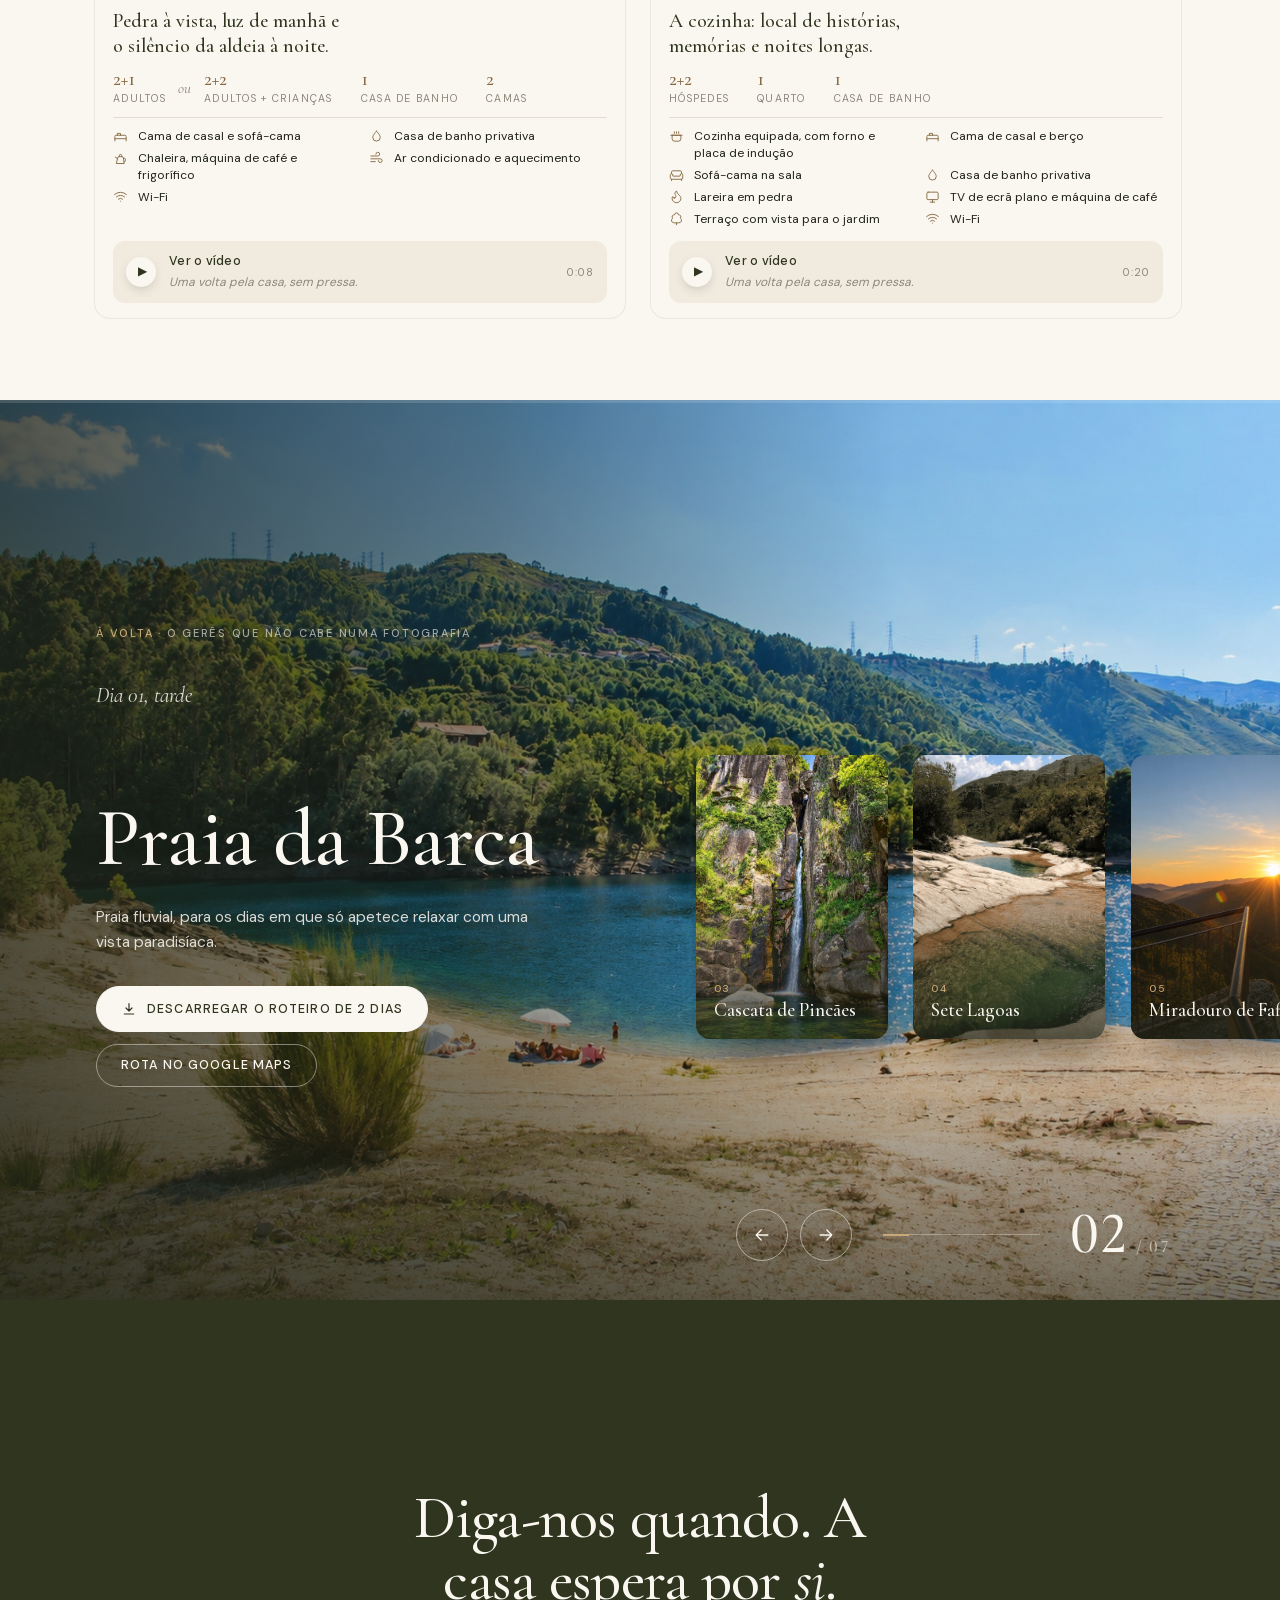
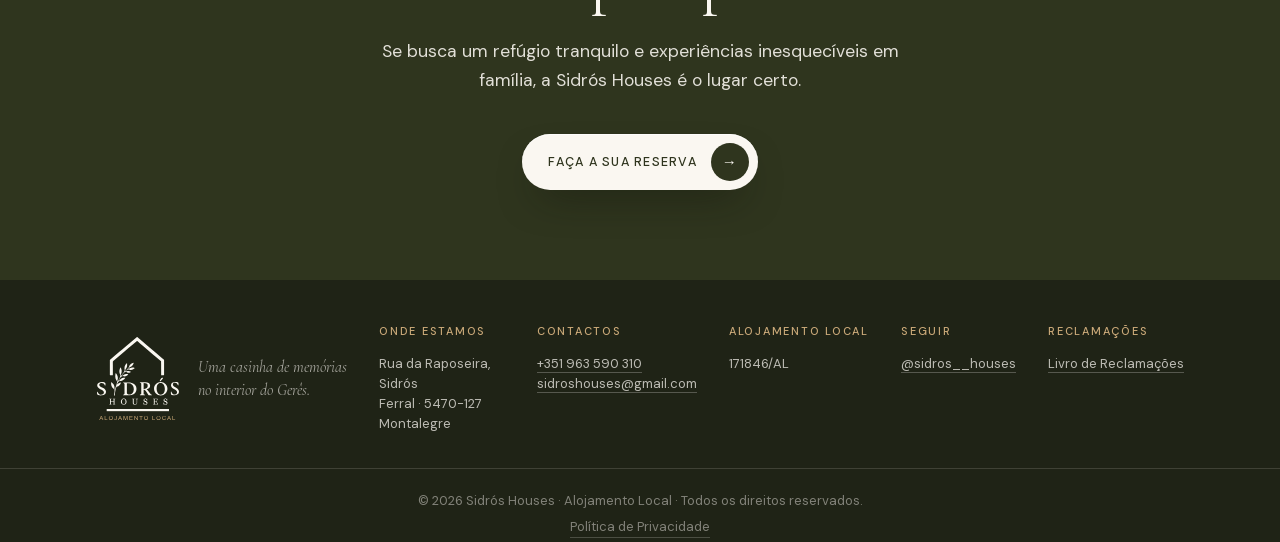
==== commit 080a110a: "Favicon a partir do logótipo oficial (favicon-sidros.png) Co-Authored-By: Claude Opus 5.5 <noreply@a" ====
--- a/index.html
+++ b/index.html
@@ -5,9 +5,9 @@
 <meta name="viewport" content="width=device-width, initial-scale=1">
 <title>Sidrós Houses · Uma casinha de memórias no interior do Gerês</title>
 <meta name="description" content="Duas casas de pedra em Sidrós, Ferral, Montalegre. Trilhos, cascatas e as 7 lagoas à porta. Um refúgio onde o relógio para e só os pássaros contam os minutos.">
-<link rel="icon" href="favicon.ico" sizes="any">
-<link rel="icon" type="image/png" sizes="32x32" href="favicon-32.png">
-<link rel="apple-touch-icon" href="apple-touch-icon.png">
+<link rel="icon" href="favicon.ico?v=2" sizes="any">
+<link rel="icon" type="image/png" sizes="32x32" href="favicon-32.png?v=2">
+<link rel="apple-touch-icon" href="apple-touch-icon.png?v=2">
 <link rel="manifest" href="site.webmanifest">
 <meta name="theme-color" content="#2F351E">
 <link rel="stylesheet" href="css/fonts.css?v=20261006">
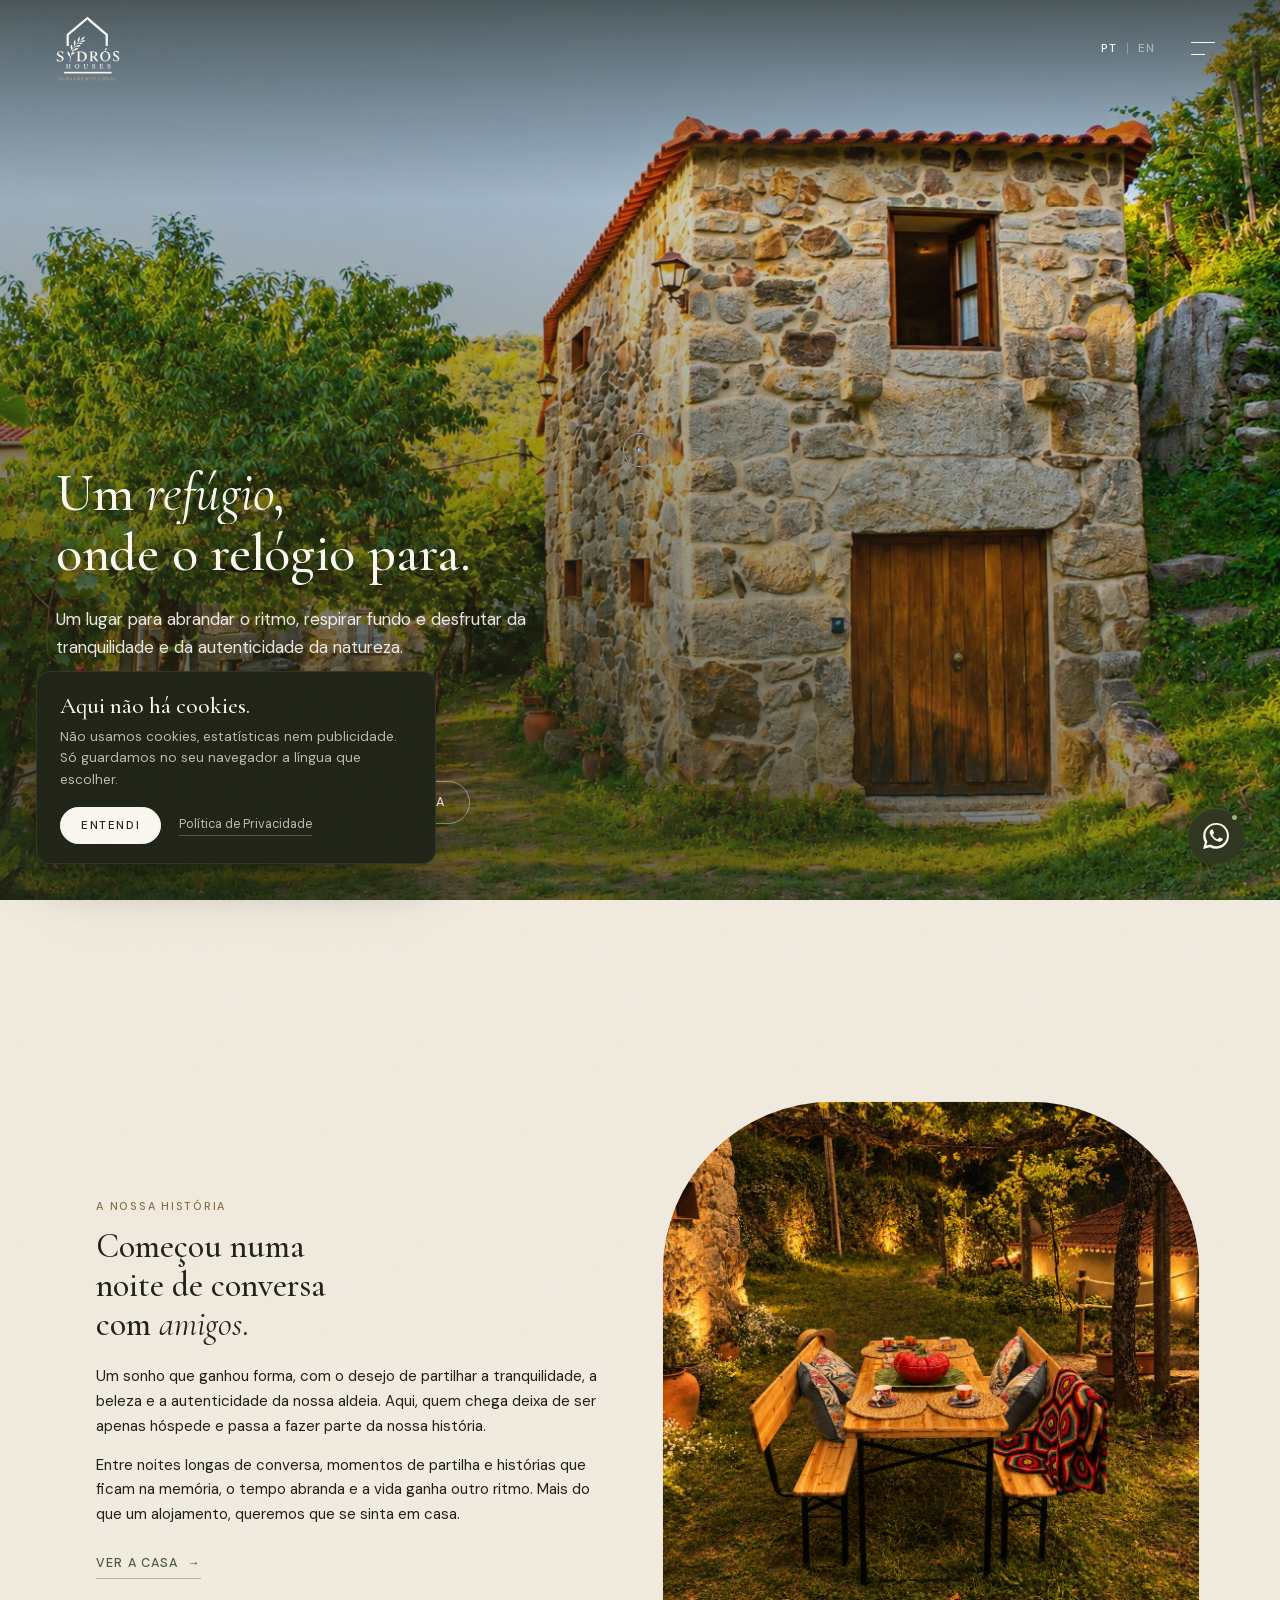
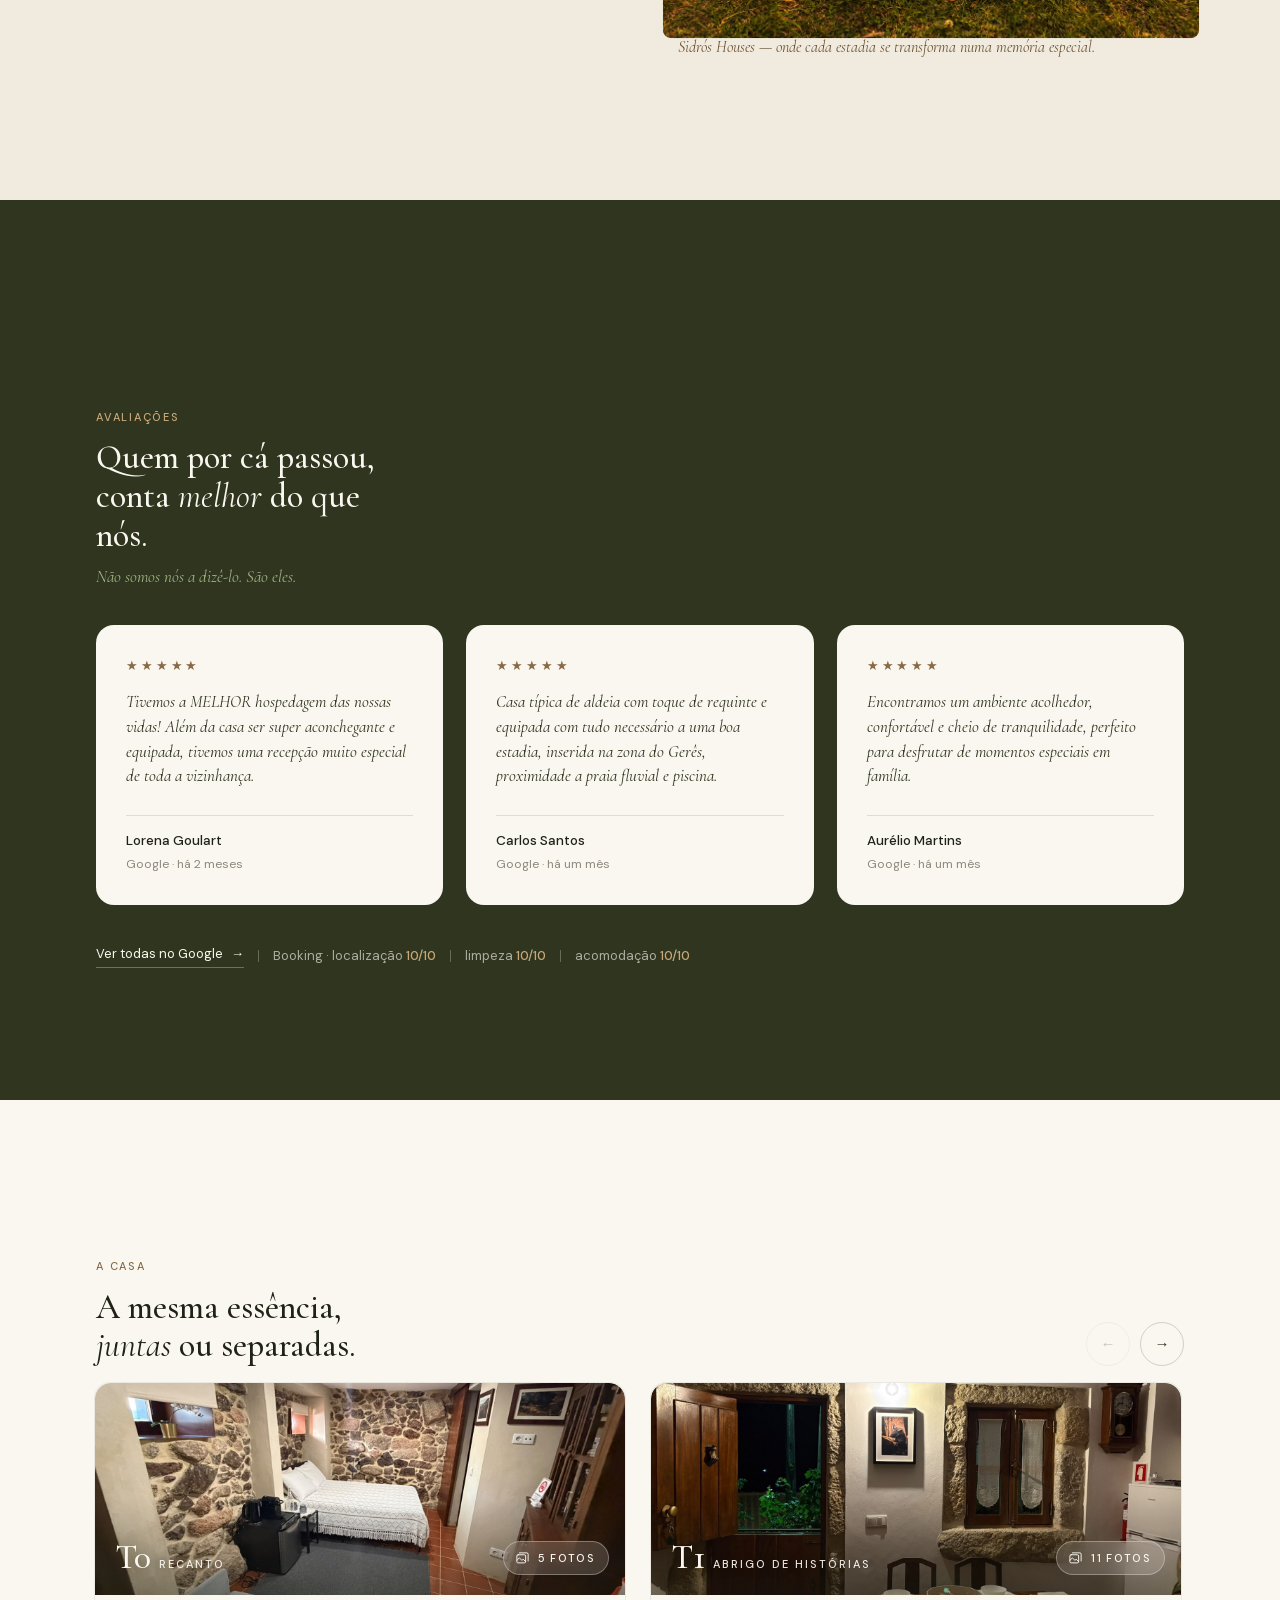
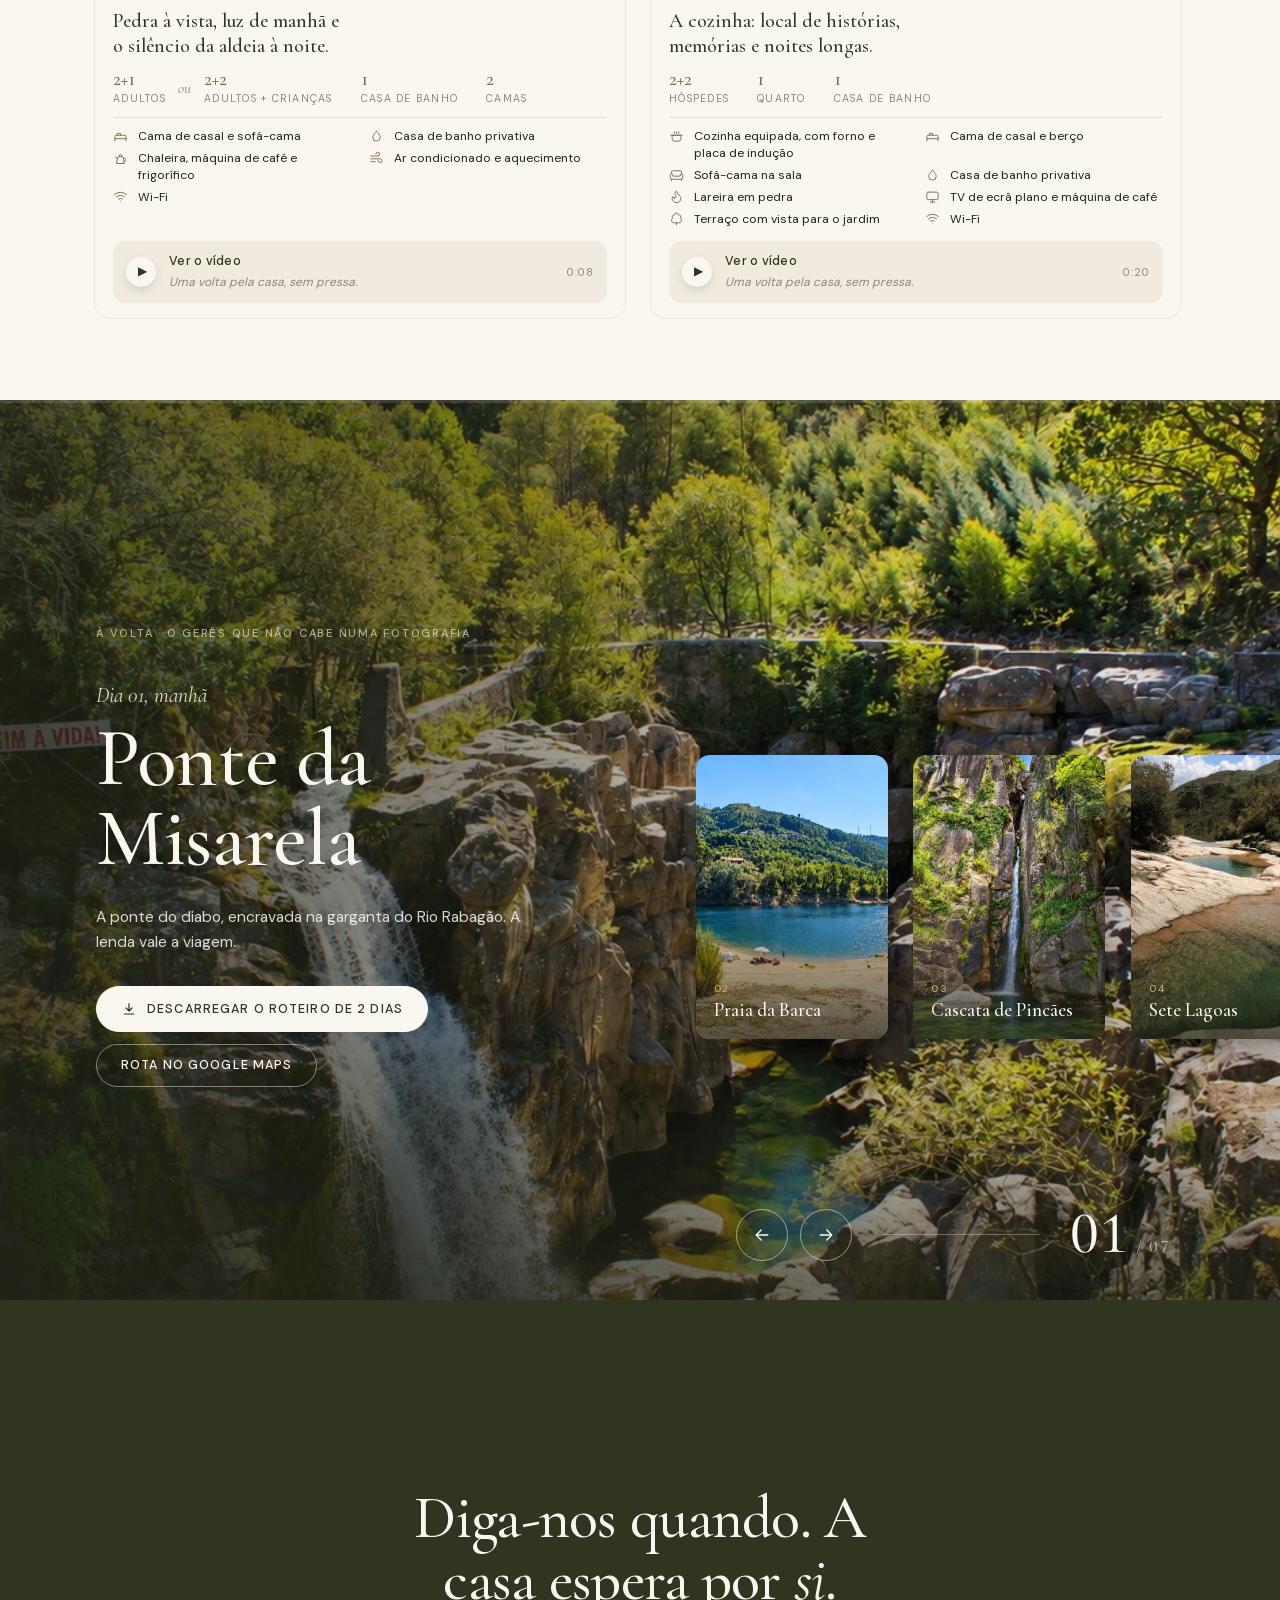
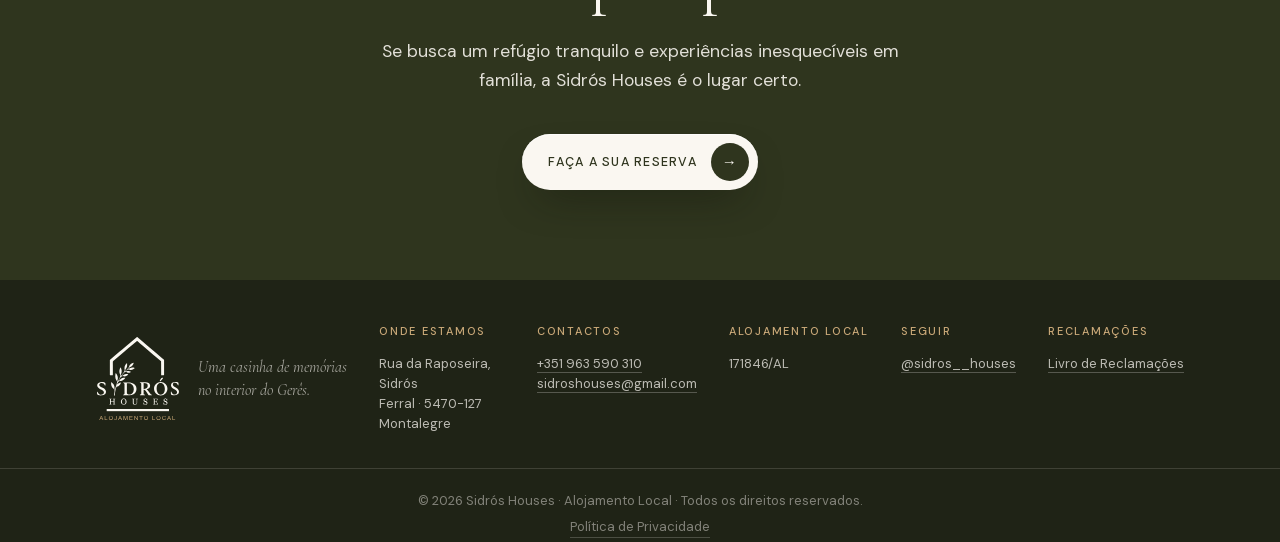
==== commit eda0c983: "Telemóvel: botões partem a linha em vez de sair do ecrã (À volta em EN) Co-Authored-By: Claude Opus " ====
--- a/index.html
+++ b/index.html
@@ -11,7 +11,7 @@
 <link rel="manifest" href="site.webmanifest">
 <meta name="theme-color" content="#2F351E">
 <link rel="stylesheet" href="css/fonts.css?v=20261006">
-<link rel="stylesheet" href="css/style.css?v=20261006d">
+<link rel="stylesheet" href="css/style.css?v=20261006e">
 </head>
 <body>
 
--- a/css/style.css
+++ b/css/style.css
@@ -954,12 +954,14 @@
 /* telemóvel: como na referência, a fila some; fica a fotografia, o texto e o controlo */
 @media (max-width:760px){
   .volta{align-content:end;grid-template-rows:auto auto}
-  .volta__palco{grid-template-columns:1fr;padding-inline:var(--gutter);align-self:end}
+  .volta__palco{grid-template-columns:minmax(0,1fr);padding-inline:var(--gutter);align-self:end}
   .volta__fila{display:none}
   .volta__veu{background:linear-gradient(0deg,rgba(31,35,22,.88) 0%,rgba(31,35,22,.55) 48%,rgba(31,35,22,.15) 100%)}
   .volta__rotulo span{display:none}
   .volta__desc{font-size:14.5px}
   .volta__acoes .btn{flex:1 1 100%;justify-content:center}
+  /* textos longos (EN) partem em duas linhas em vez de saírem do ecrã */
+  .btn{white-space:normal;text-align:center;line-height:1.3;padding-block:12px}
   .volta__controlo{padding-left:var(--gutter);padding-right:88px;margin-top:26px;gap:16px}
   .volta__contador{font-size:40px}
   .volta__nome{min-height:0}
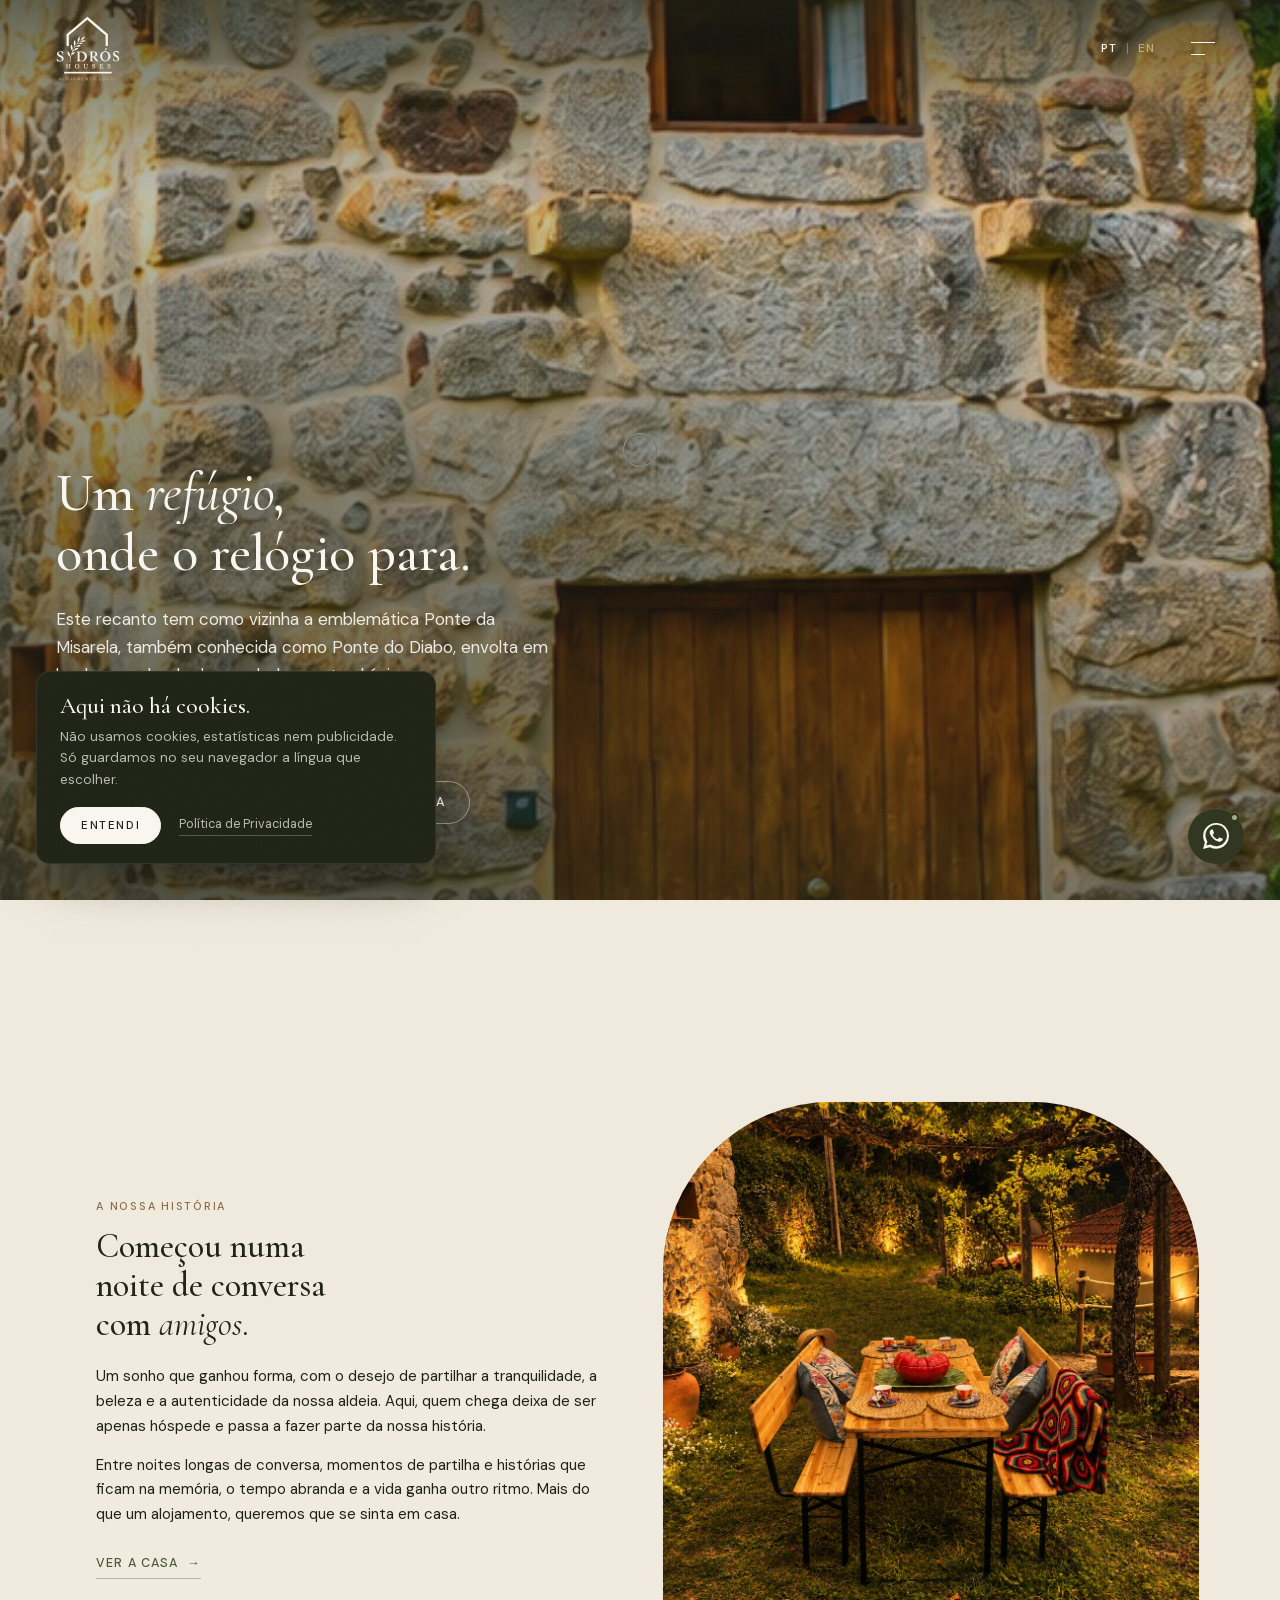
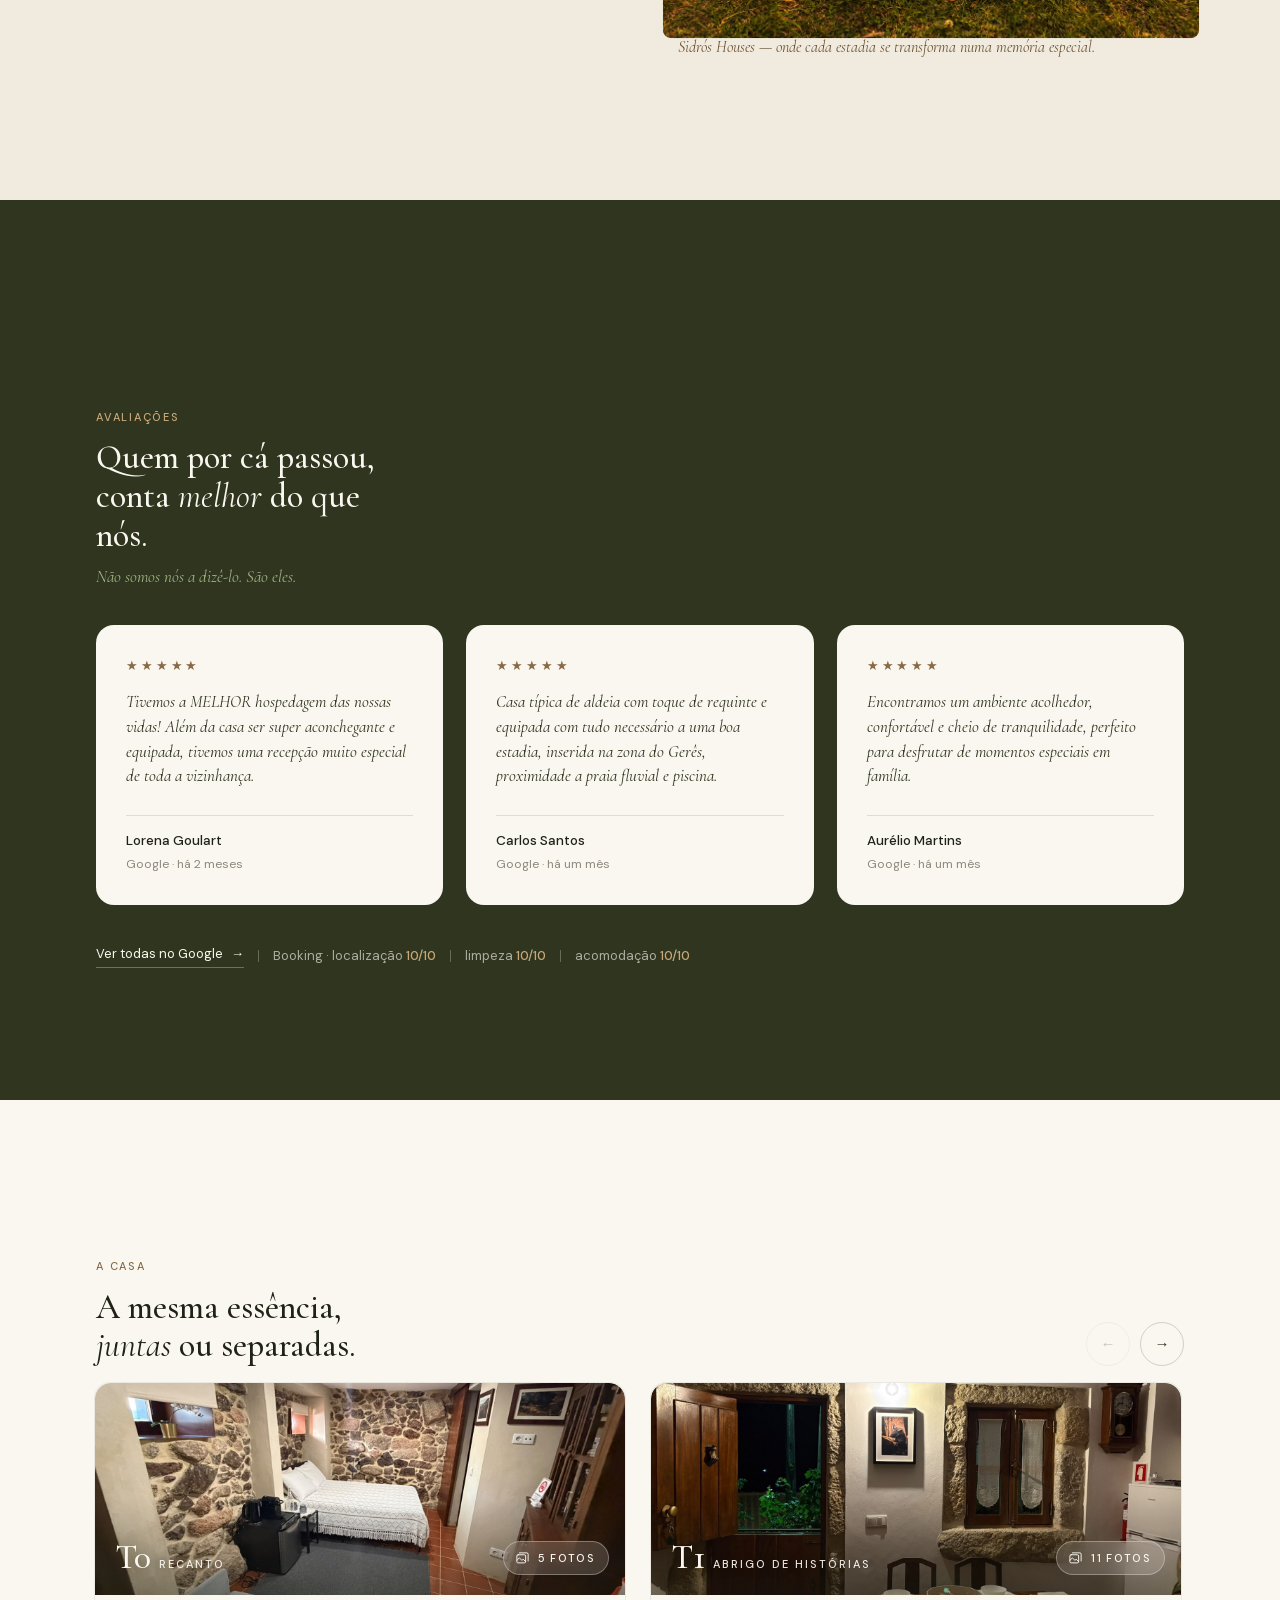
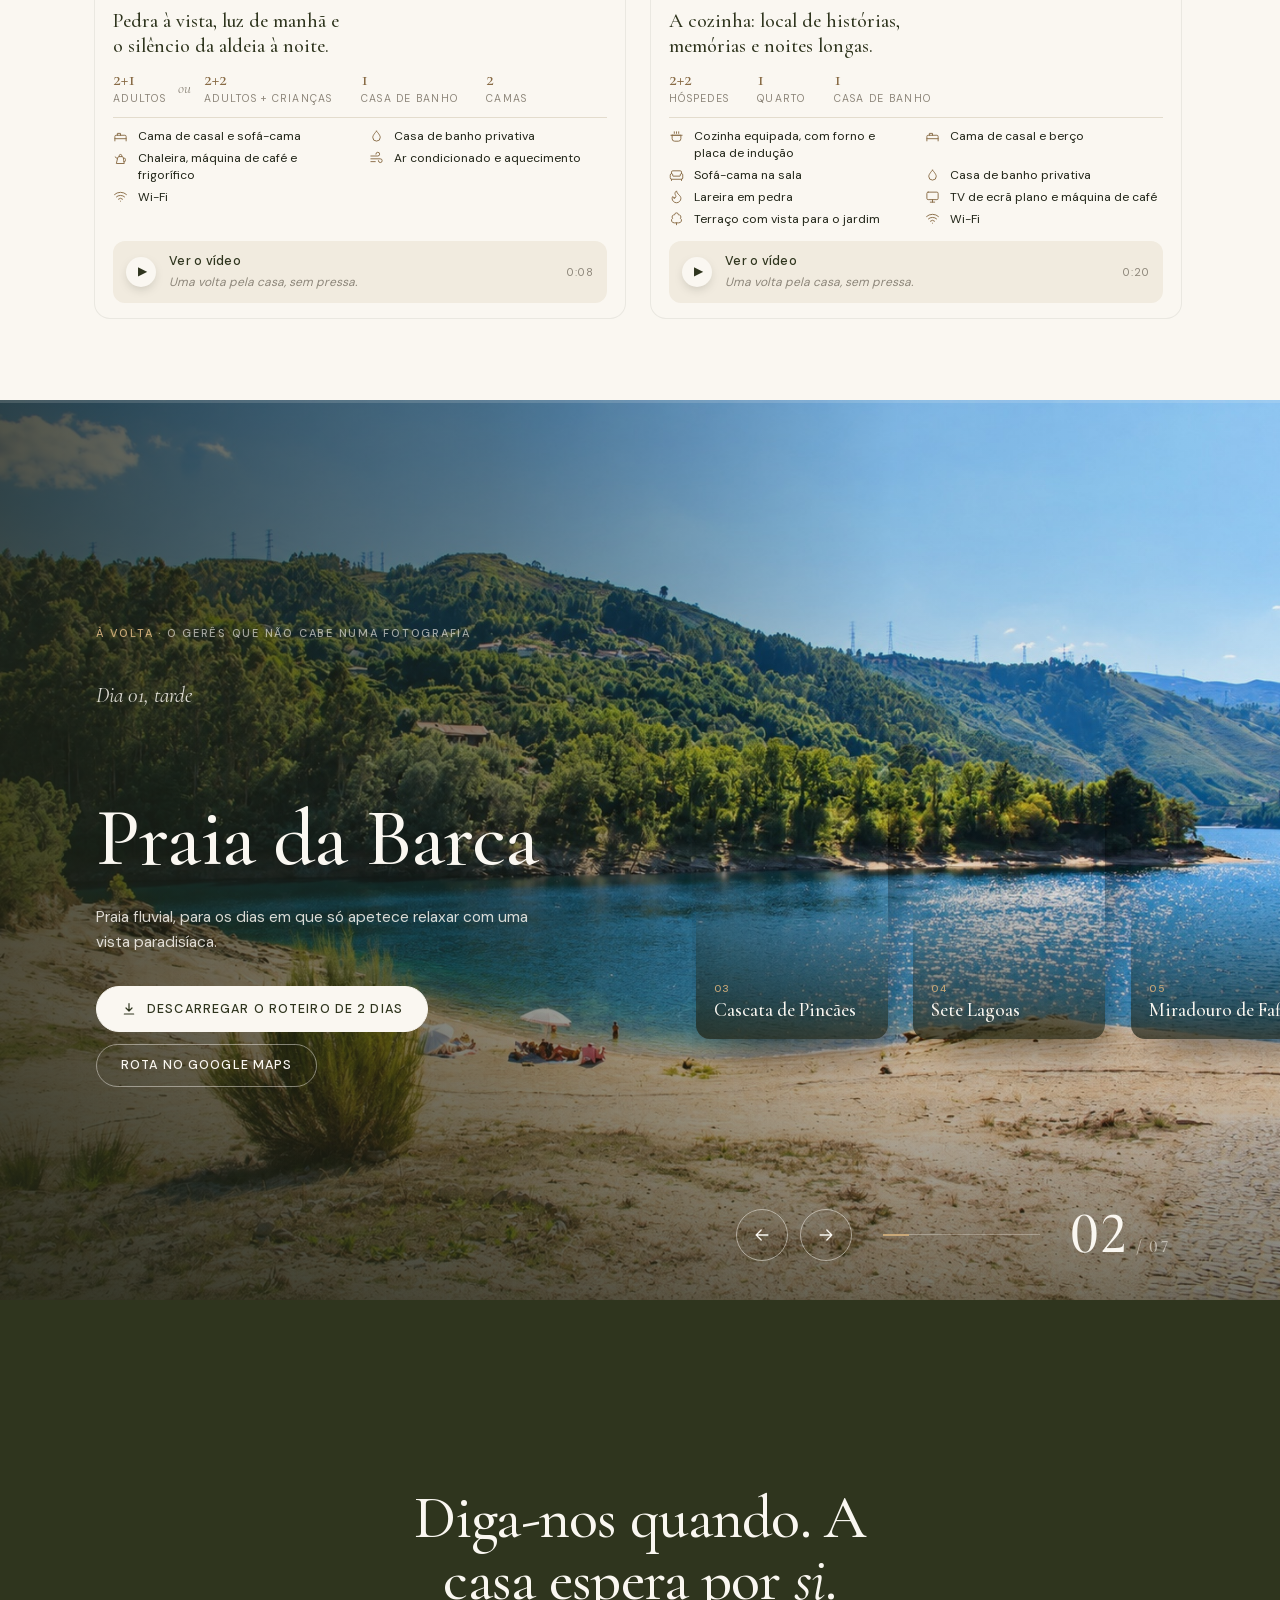
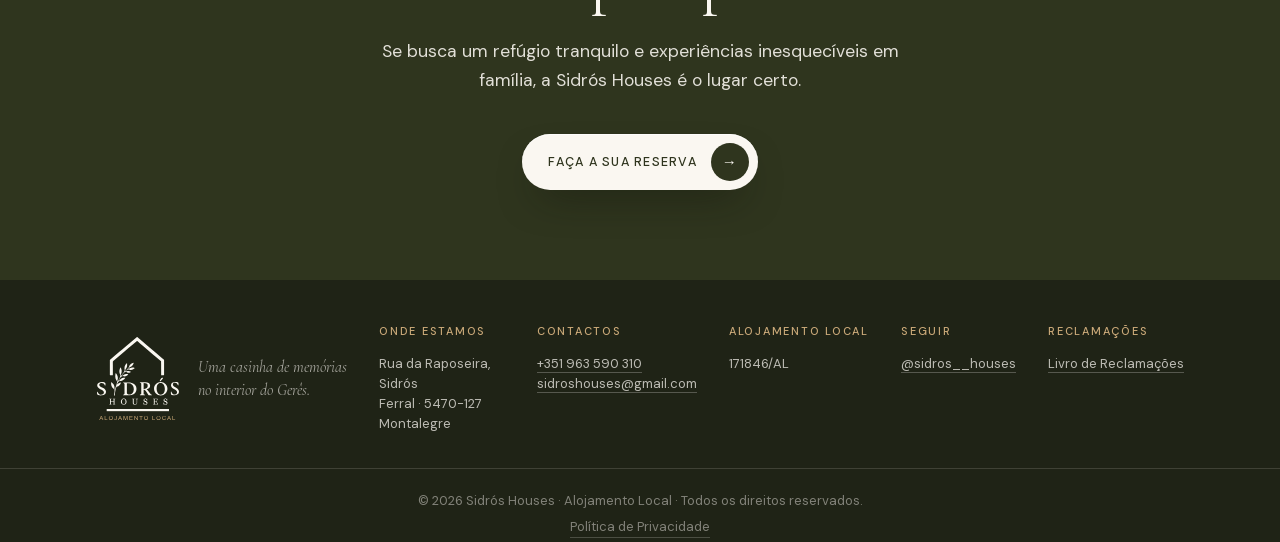
==== commit 8a9a568b: "Tablet: rodapé em 3 colunas (1001–1200px), secção final a ecrã inteiro e botões do À volta partem a " ====
--- a/index.html
+++ b/index.html
@@ -11,7 +11,7 @@
 <link rel="manifest" href="site.webmanifest">
 <meta name="theme-color" content="#2F351E">
 <link rel="stylesheet" href="css/fonts.css?v=20261006">
-<link rel="stylesheet" href="css/style.css?v=20261006e">
+<link rel="stylesheet" href="css/style.css?v=20261006g">
 </head>
 <body>
 
--- a/css/style.css
+++ b/css/style.css
@@ -948,6 +948,8 @@
 .volta__contador small{font-size:.3em;color:rgba(250,247,241,.55);letter-spacing:.08em}
 
 @media (max-width:1100px){
+  /* coluna de texto estreita: botões longos (EN) partem a linha */
+  .volta__acoes .btn{white-space:normal;line-height:1.3;padding-block:12px}
   .volta__palco{grid-template-columns:minmax(0,48%) minmax(0,1fr)}
   .volta__controlo{padding-left:var(--railpad)}
 }
@@ -1195,8 +1197,17 @@
 @media (min-width:1001px) and (max-height:800px){
   .aloj__foto{aspect-ratio:3/1}
 }
+/* Tablet na horizontal / portáteis pequenos: as 6 colunas do rodapé não
+   cabem (em EN os rótulos colavam-se) — marca numa linha, colunas em 3 */
+@media (min-width:1001px) and (max-width:1200px){
+  .rodape__grid{grid-template-columns:repeat(3,minmax(0,1fr));gap:28px 36px}
+  .rodape__marca{grid-column:1 / -1}
+}
 @media (max-width:1000px){
   .historia__grid{grid-template-columns:1fr}
+  /* Secção final a ecrã inteiro também no tablet (ver nota no ≤640px) */
+  .tela.fecho{min-height:100svh;min-height:100dvh;grid-template-rows:1fr auto;align-content:stretch;gap:0}
+  .fecho__corpo{align-self:center;padding-bottom:40px}
   .historia__media{order:-1}
   .historia__media img{aspect-ratio:4/3;border-radius:160px 160px 10px 10px}
   /* um cartão à vista, com a ponta do seguinte a espreitar */
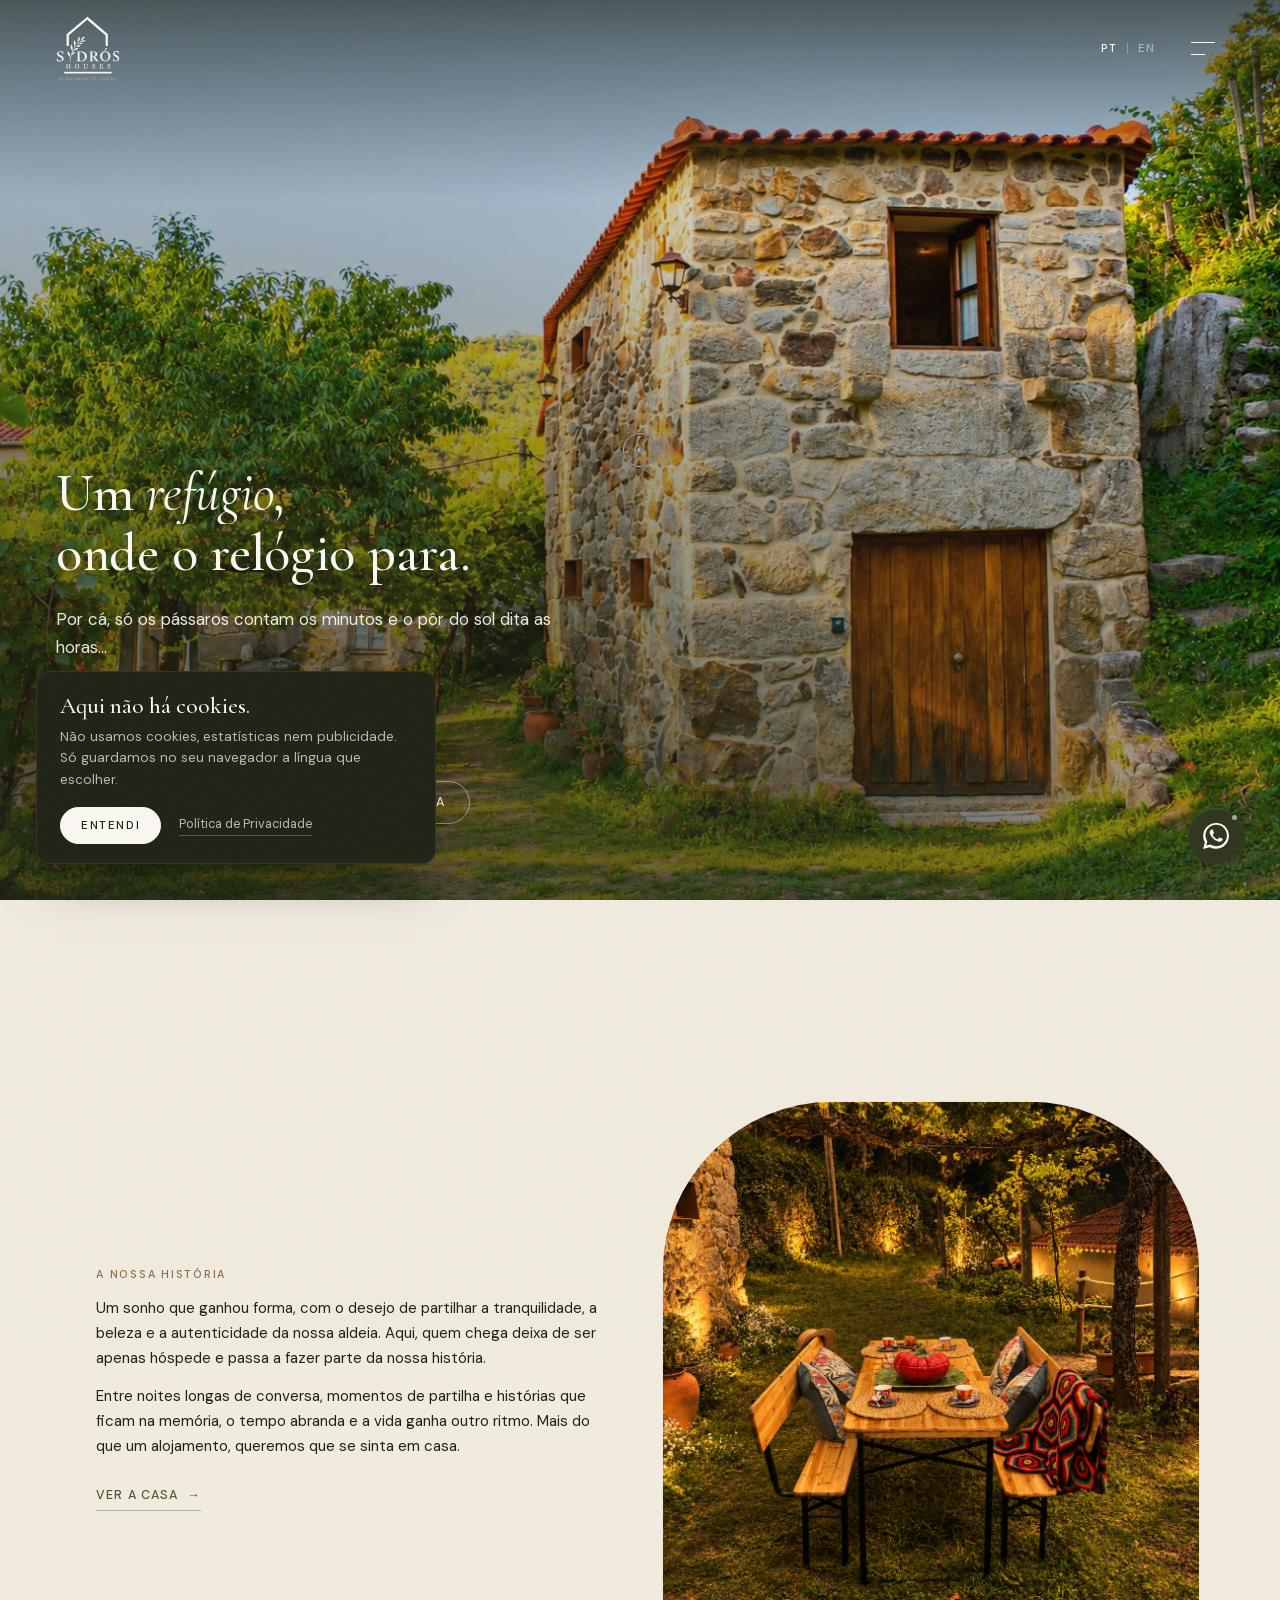
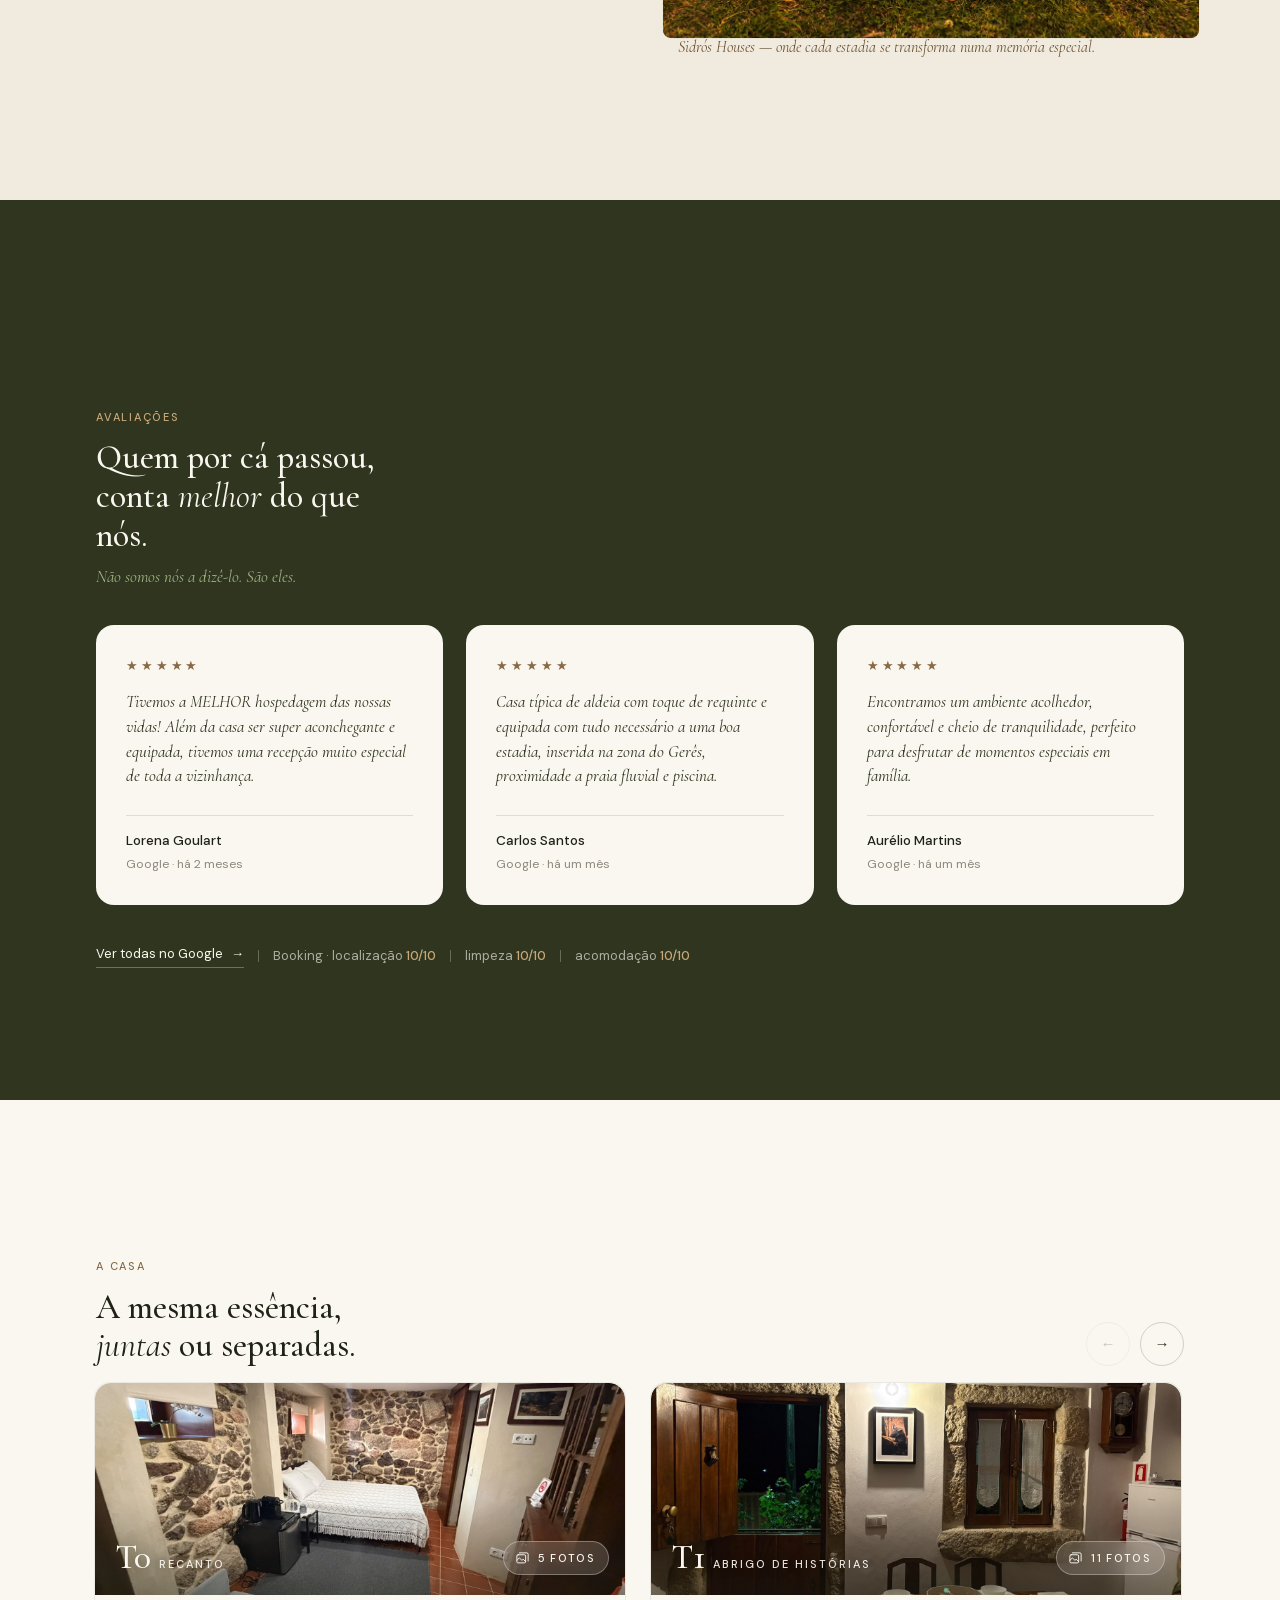
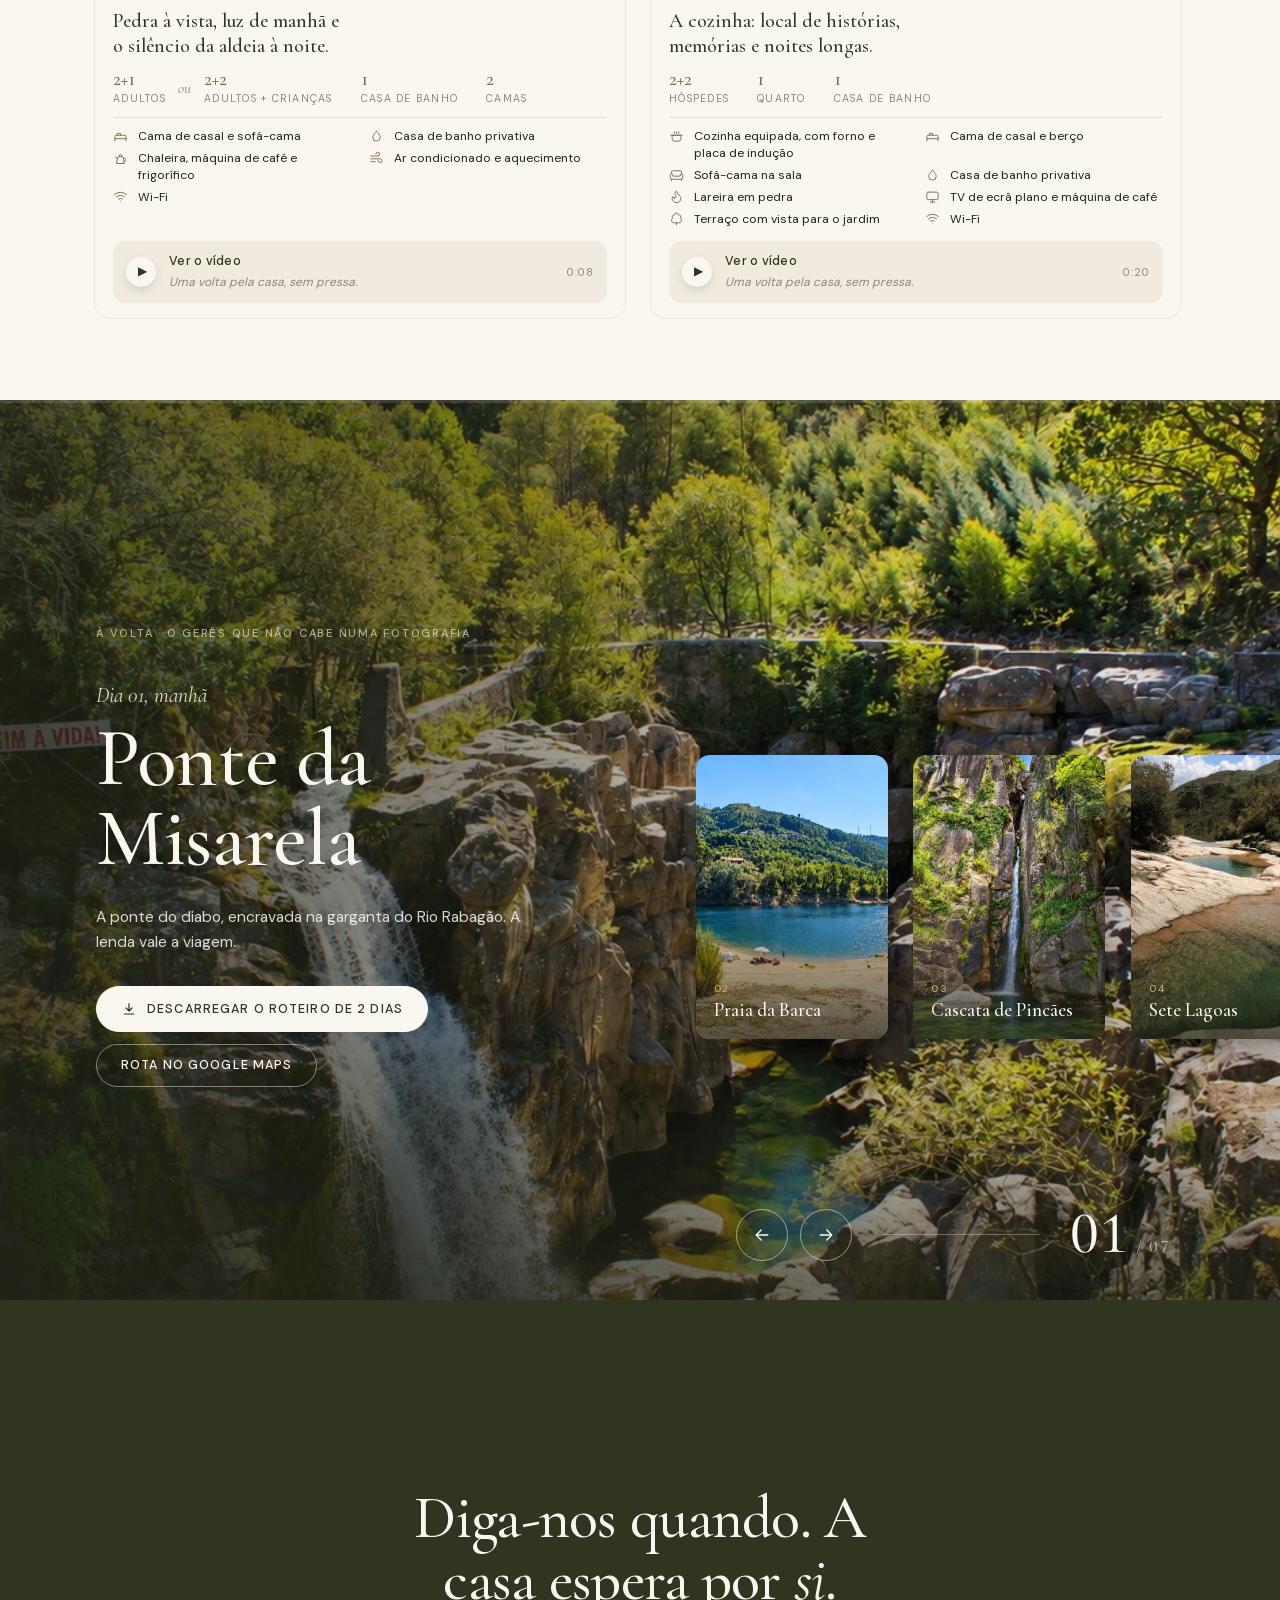
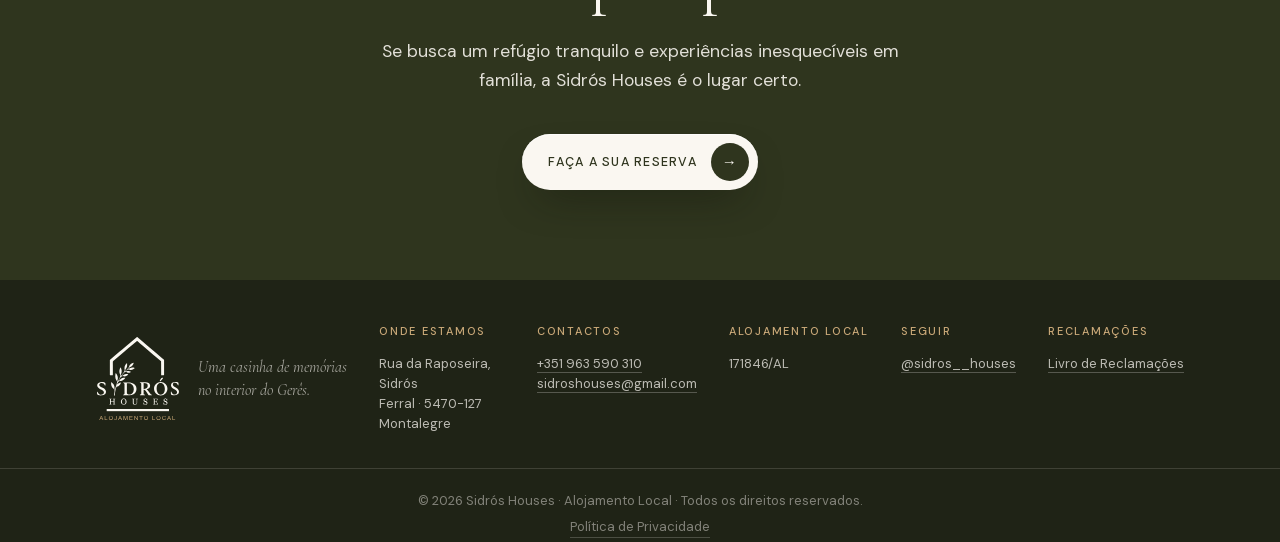
==== commit 7667fa52: "A nossa história: remove o título "Começou numa noite…" para uma secção mais limpa Co-Authored-By: C" ====
--- a/index.html
+++ b/index.html
@@ -124,9 +124,6 @@
   <div class="historia__grid wrap">
     <div class="historia__text">
       <p class="rotulo reveal">A nossa história</p>
-      <h2 class="titulo-seccao reveal" style="--d:.08s">
-        Começou numa noite de conversa com <em>amigos</em>.
-      </h2>
       <p class="texto medida reveal" style="--d:.22s">
         Um sonho que ganhou forma, com o desejo de partilhar a tranquilidade, a beleza e a autenticidade da nossa aldeia.
         Aqui, quem chega deixa de ser apenas hóspede e passa a fazer parte da nossa história.
